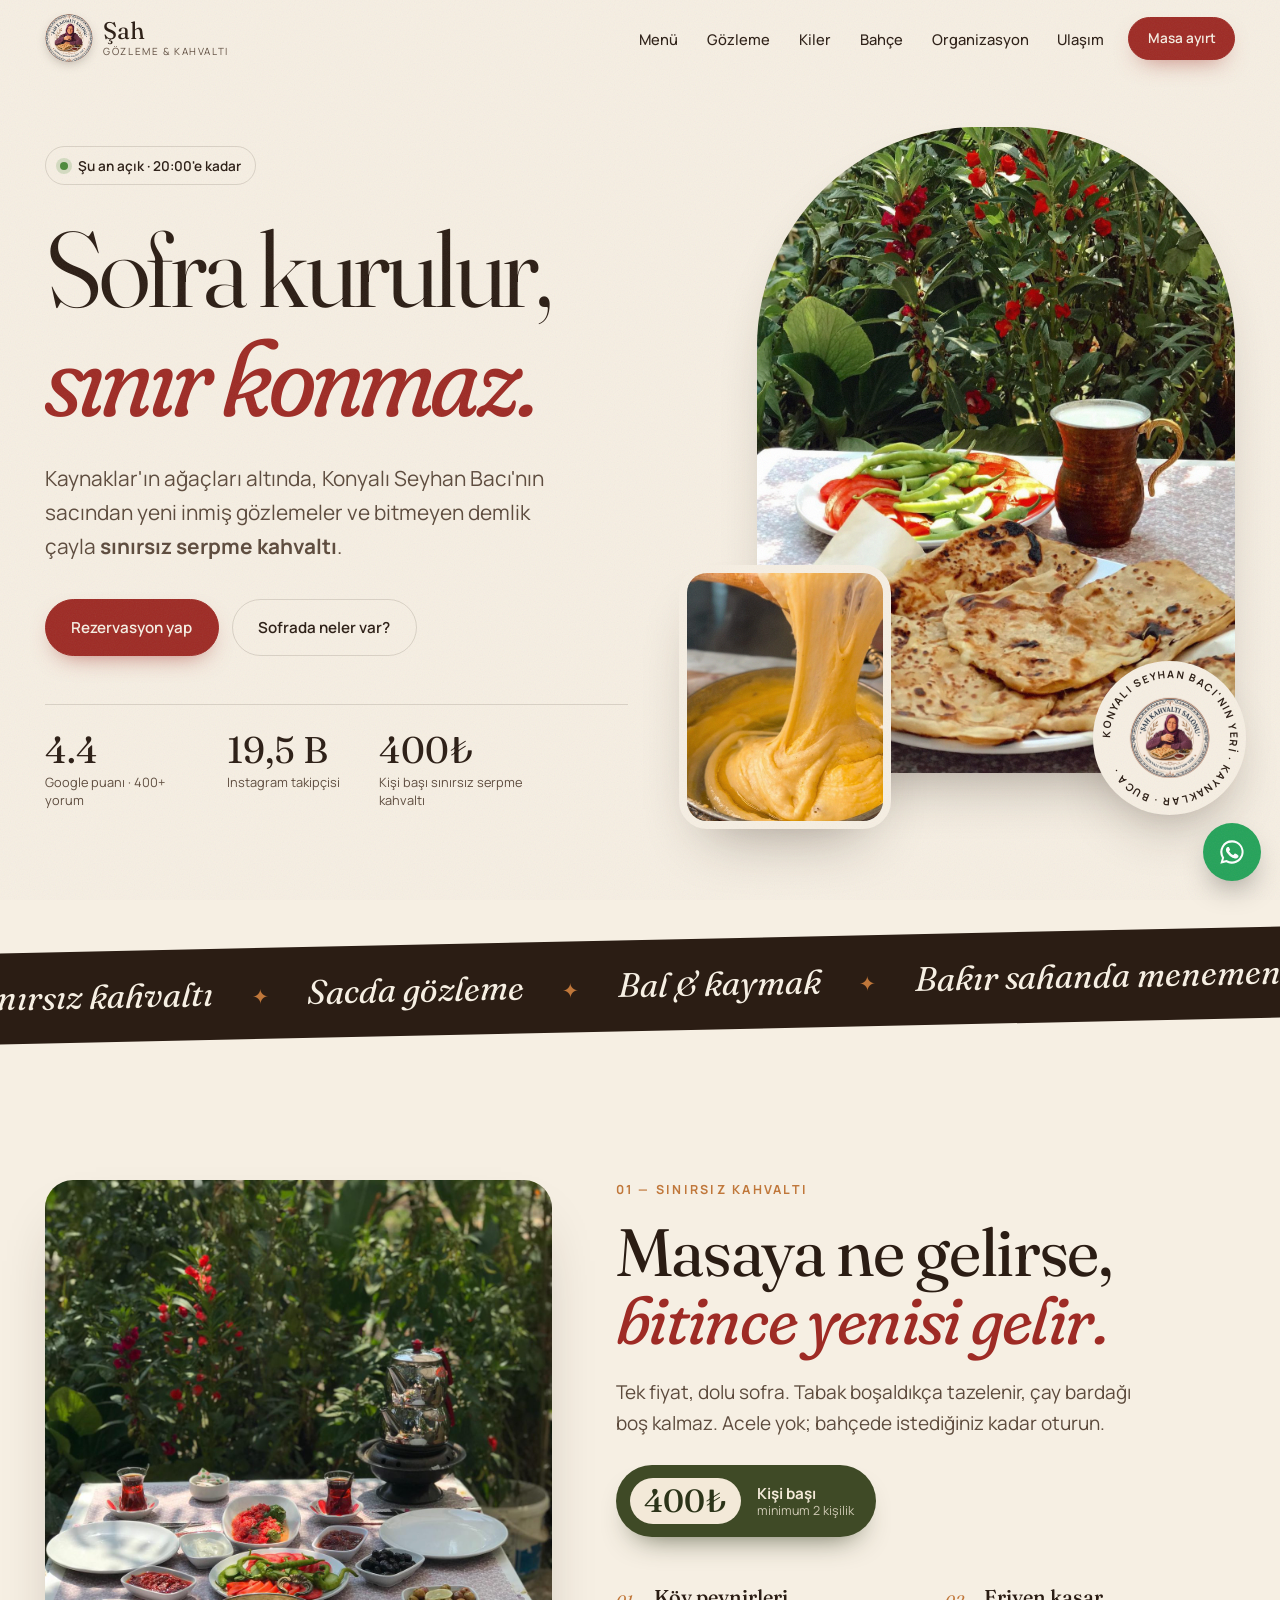
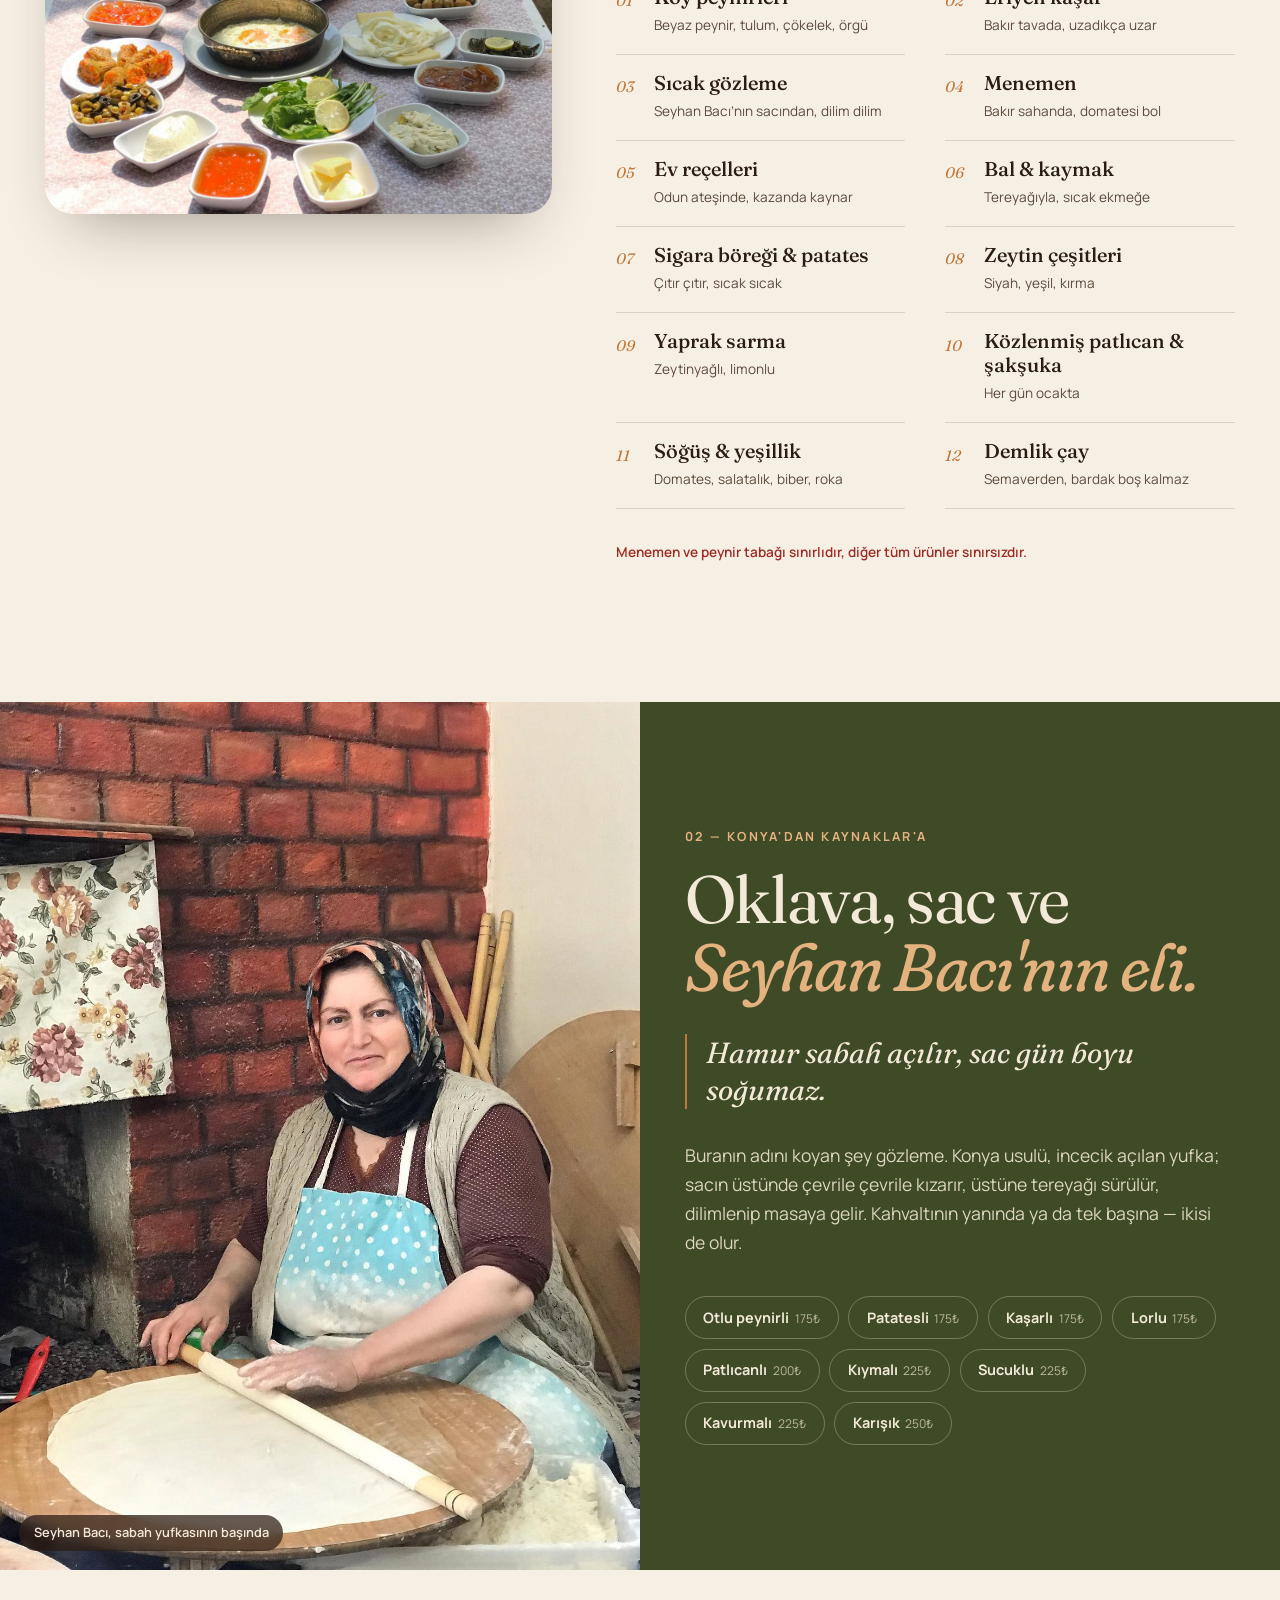
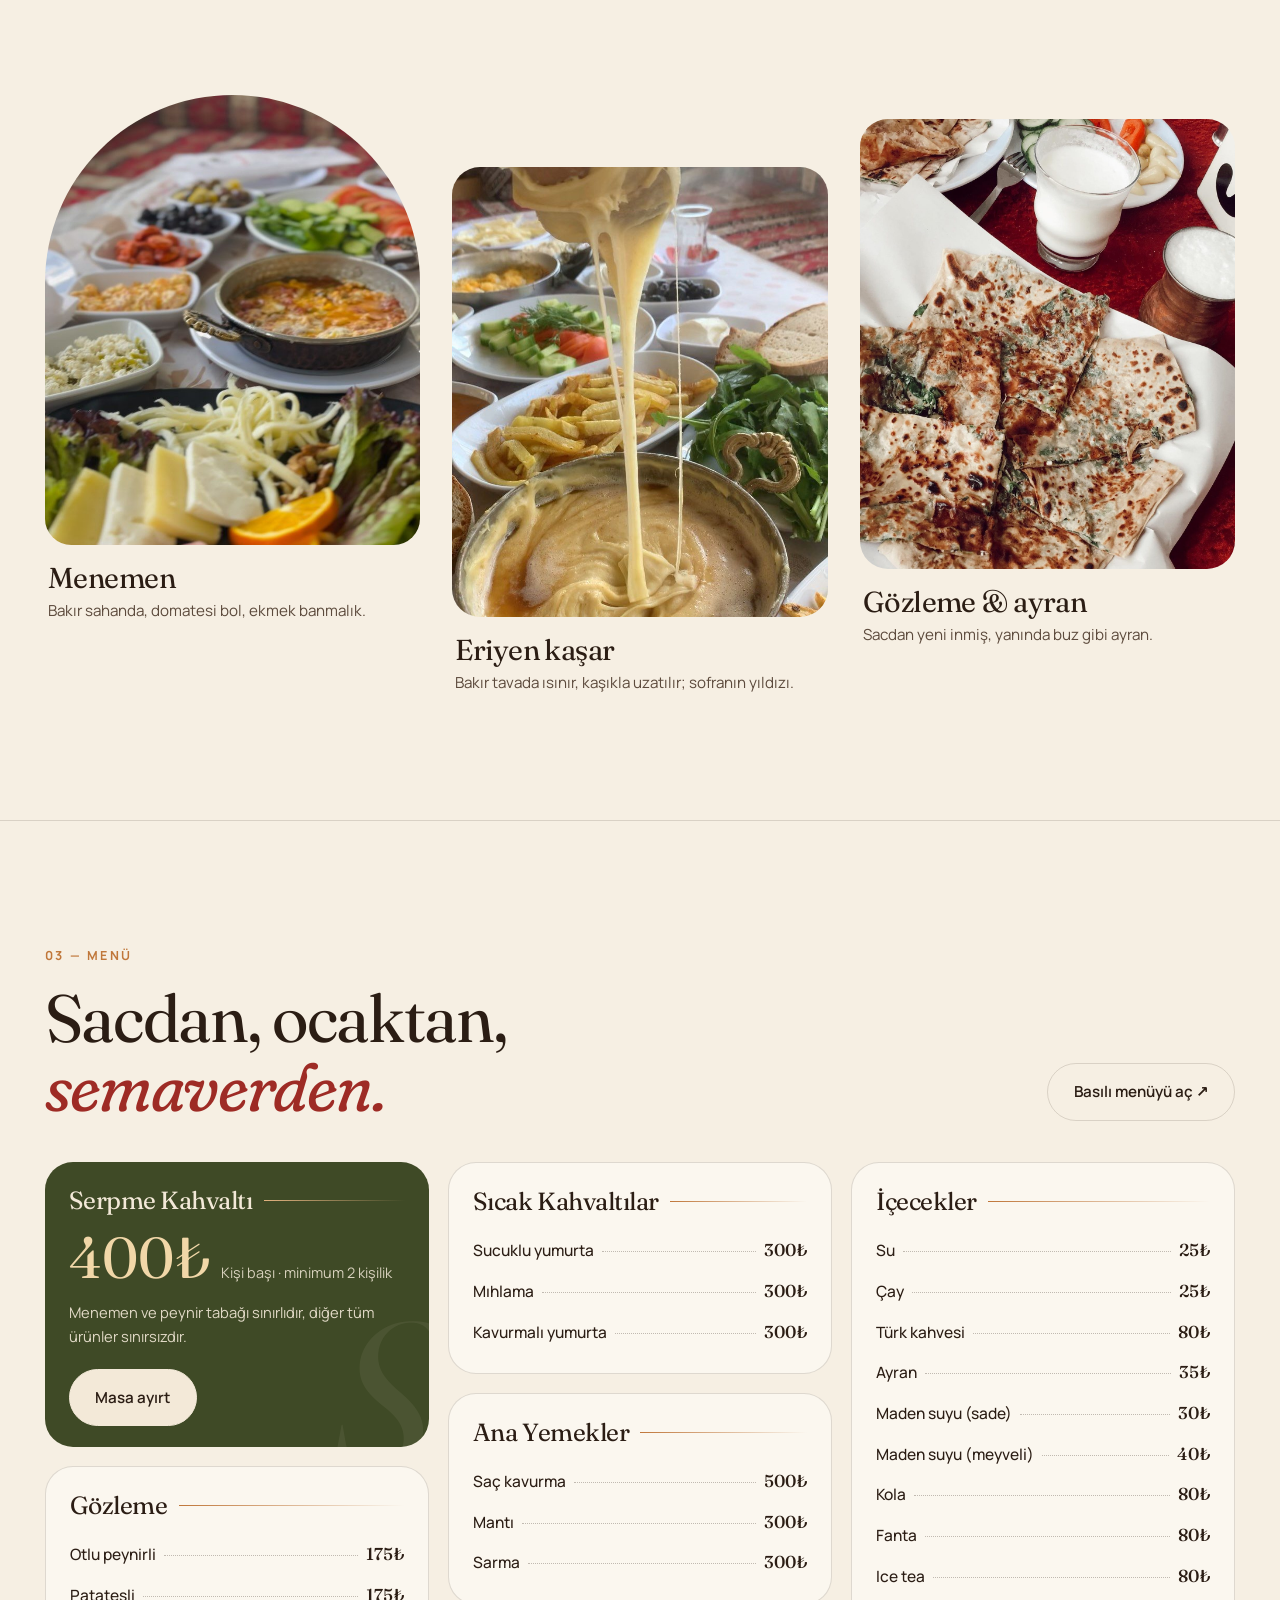
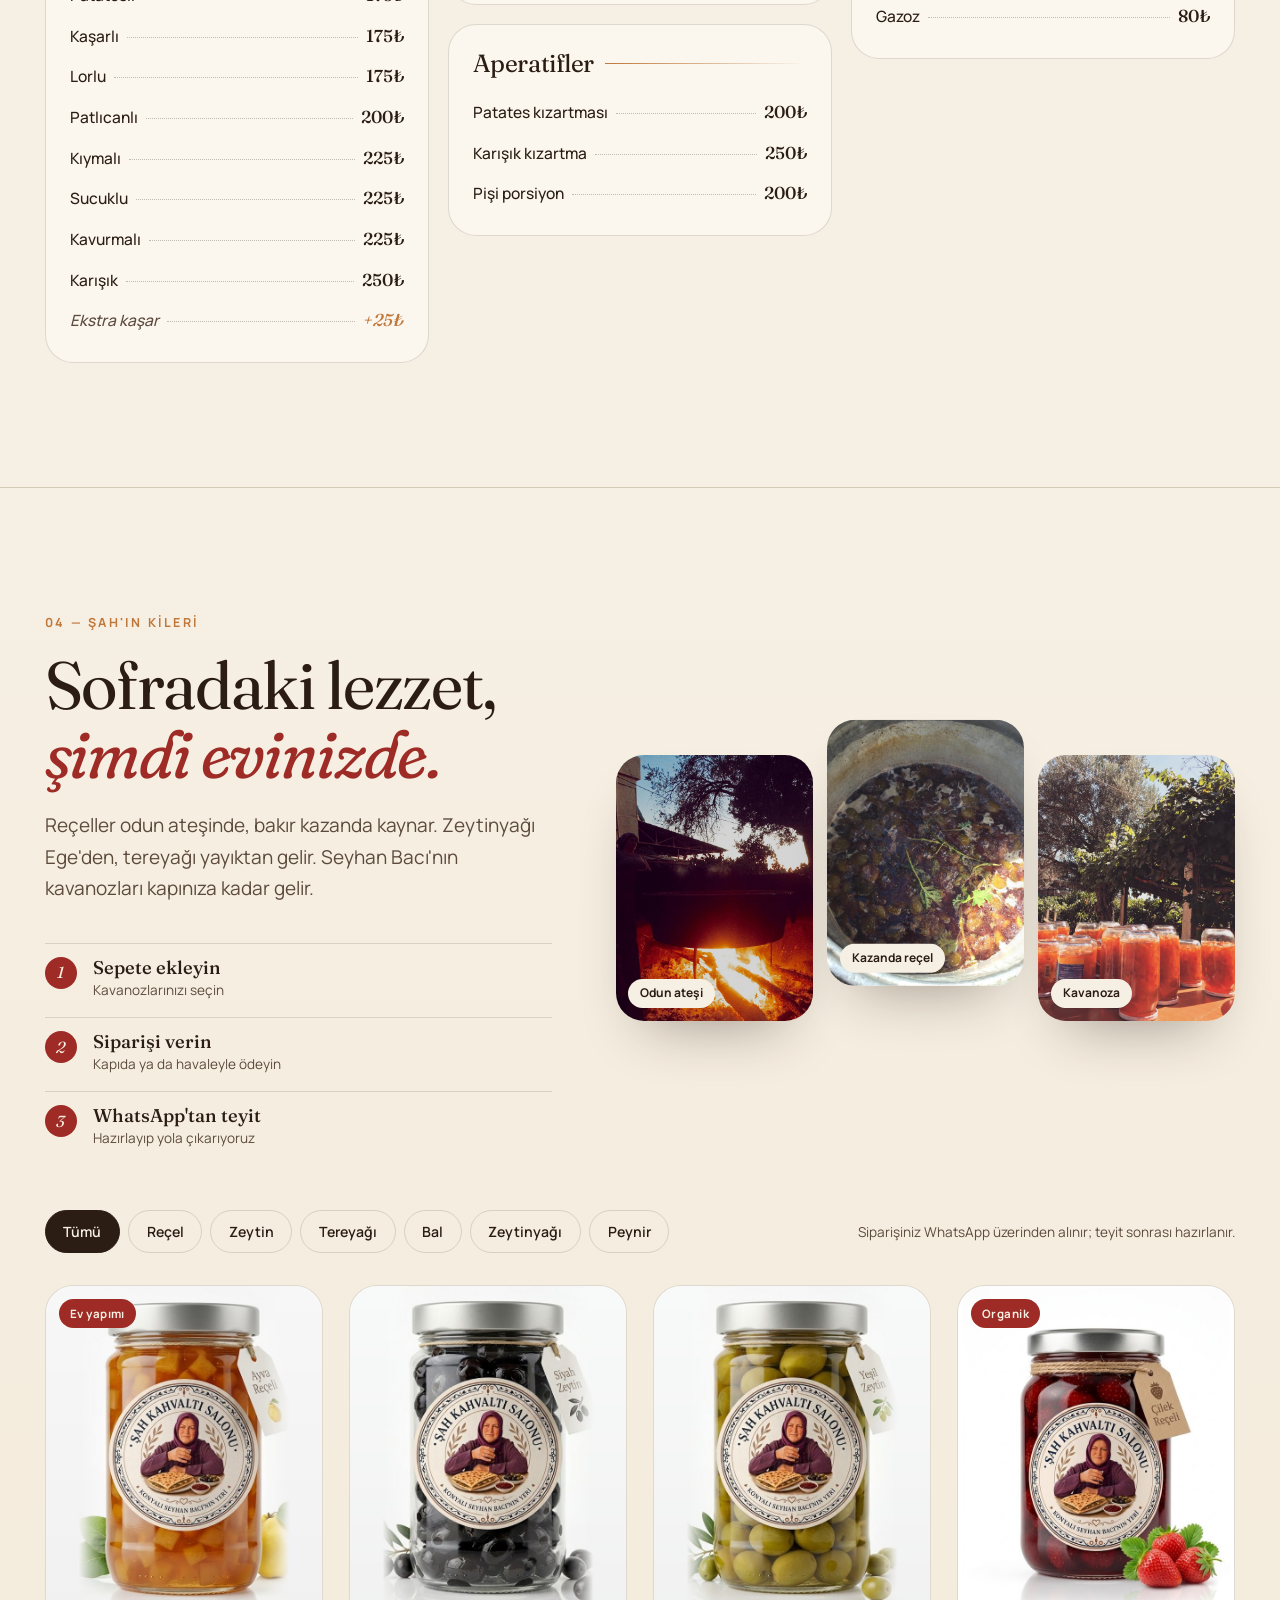
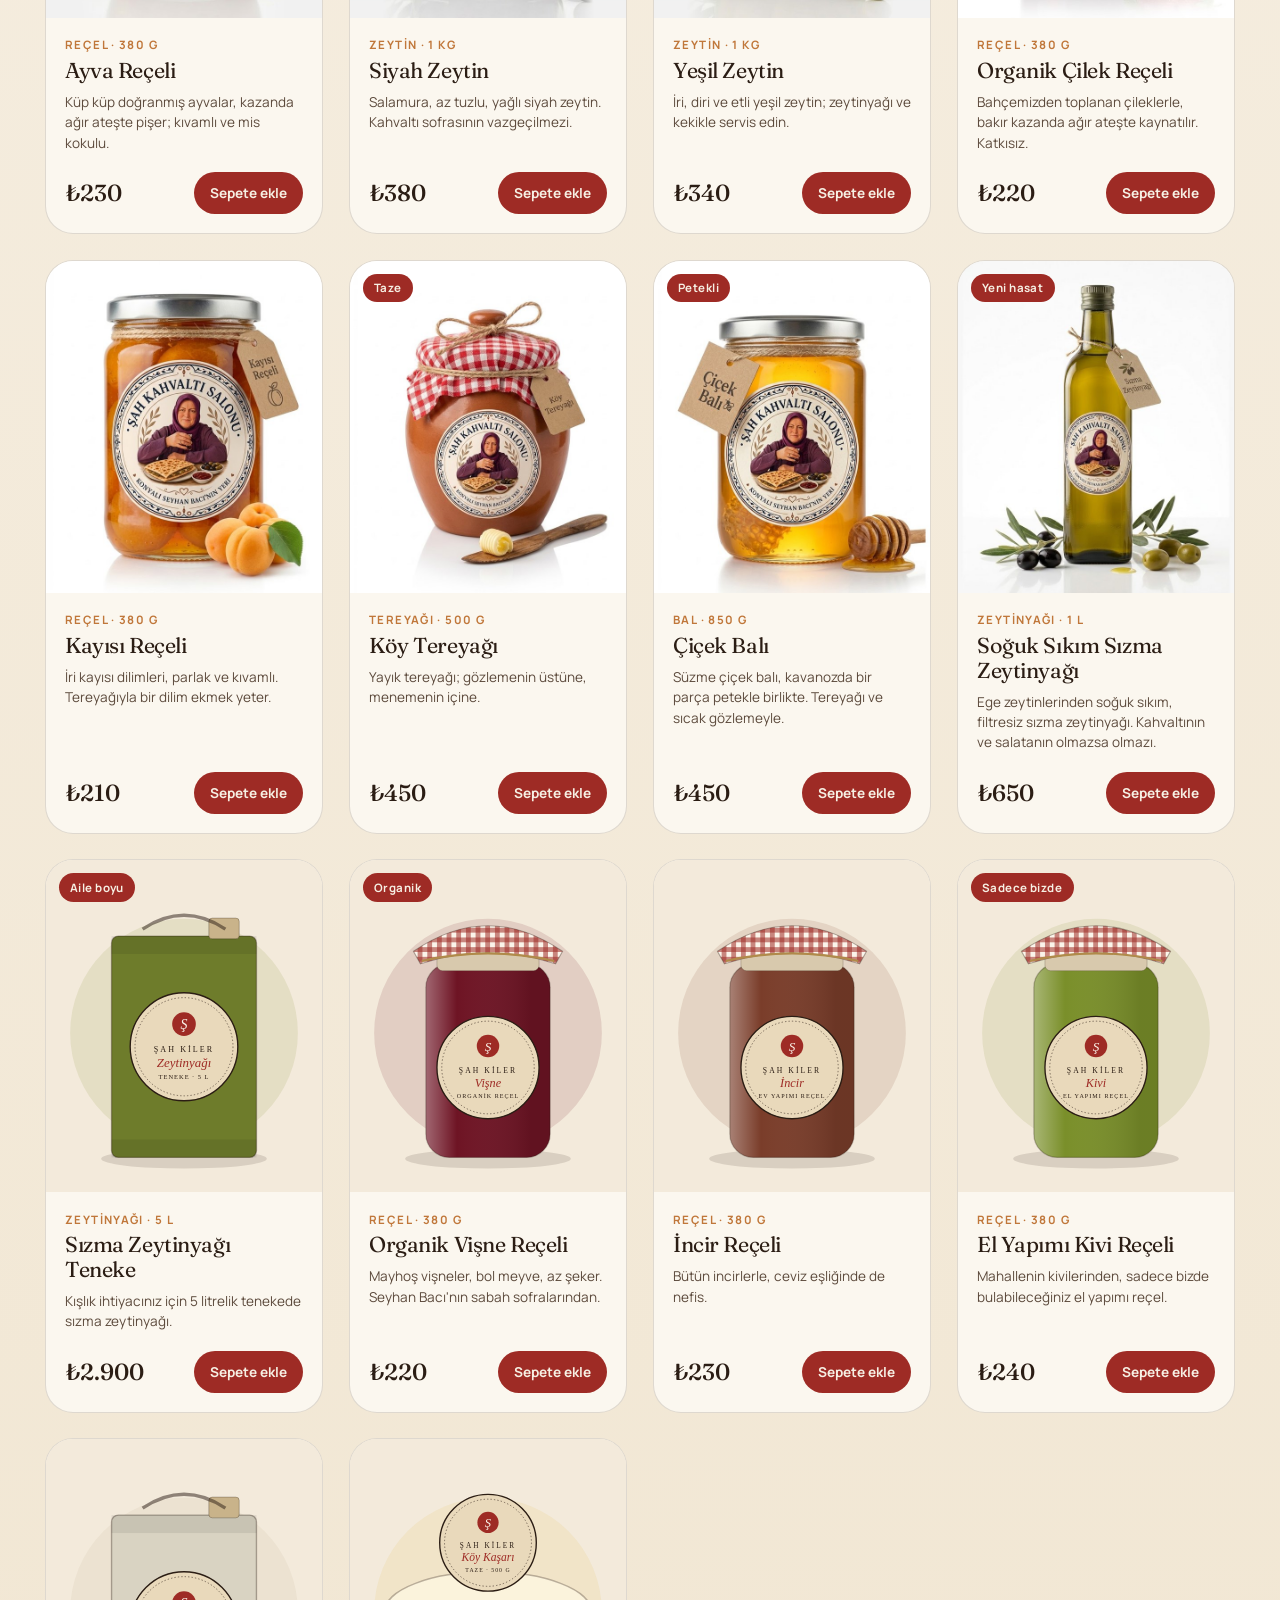
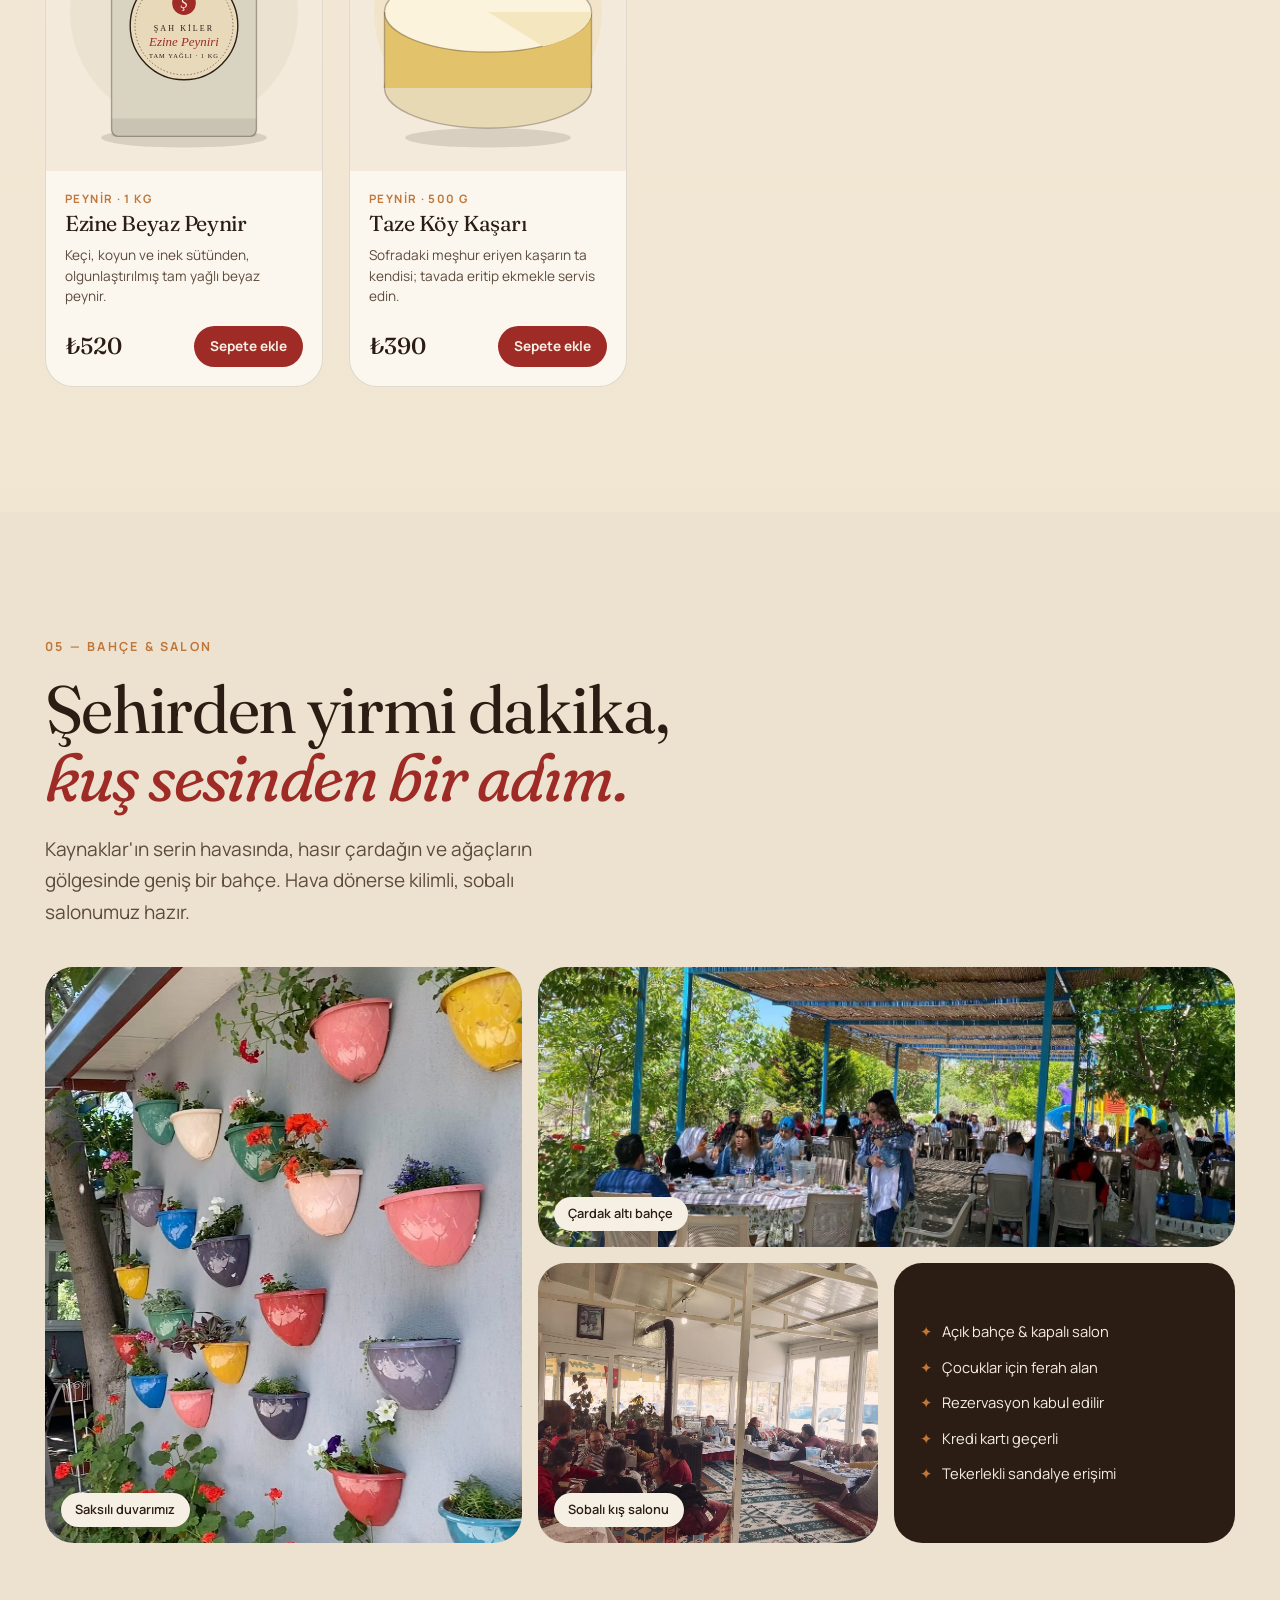
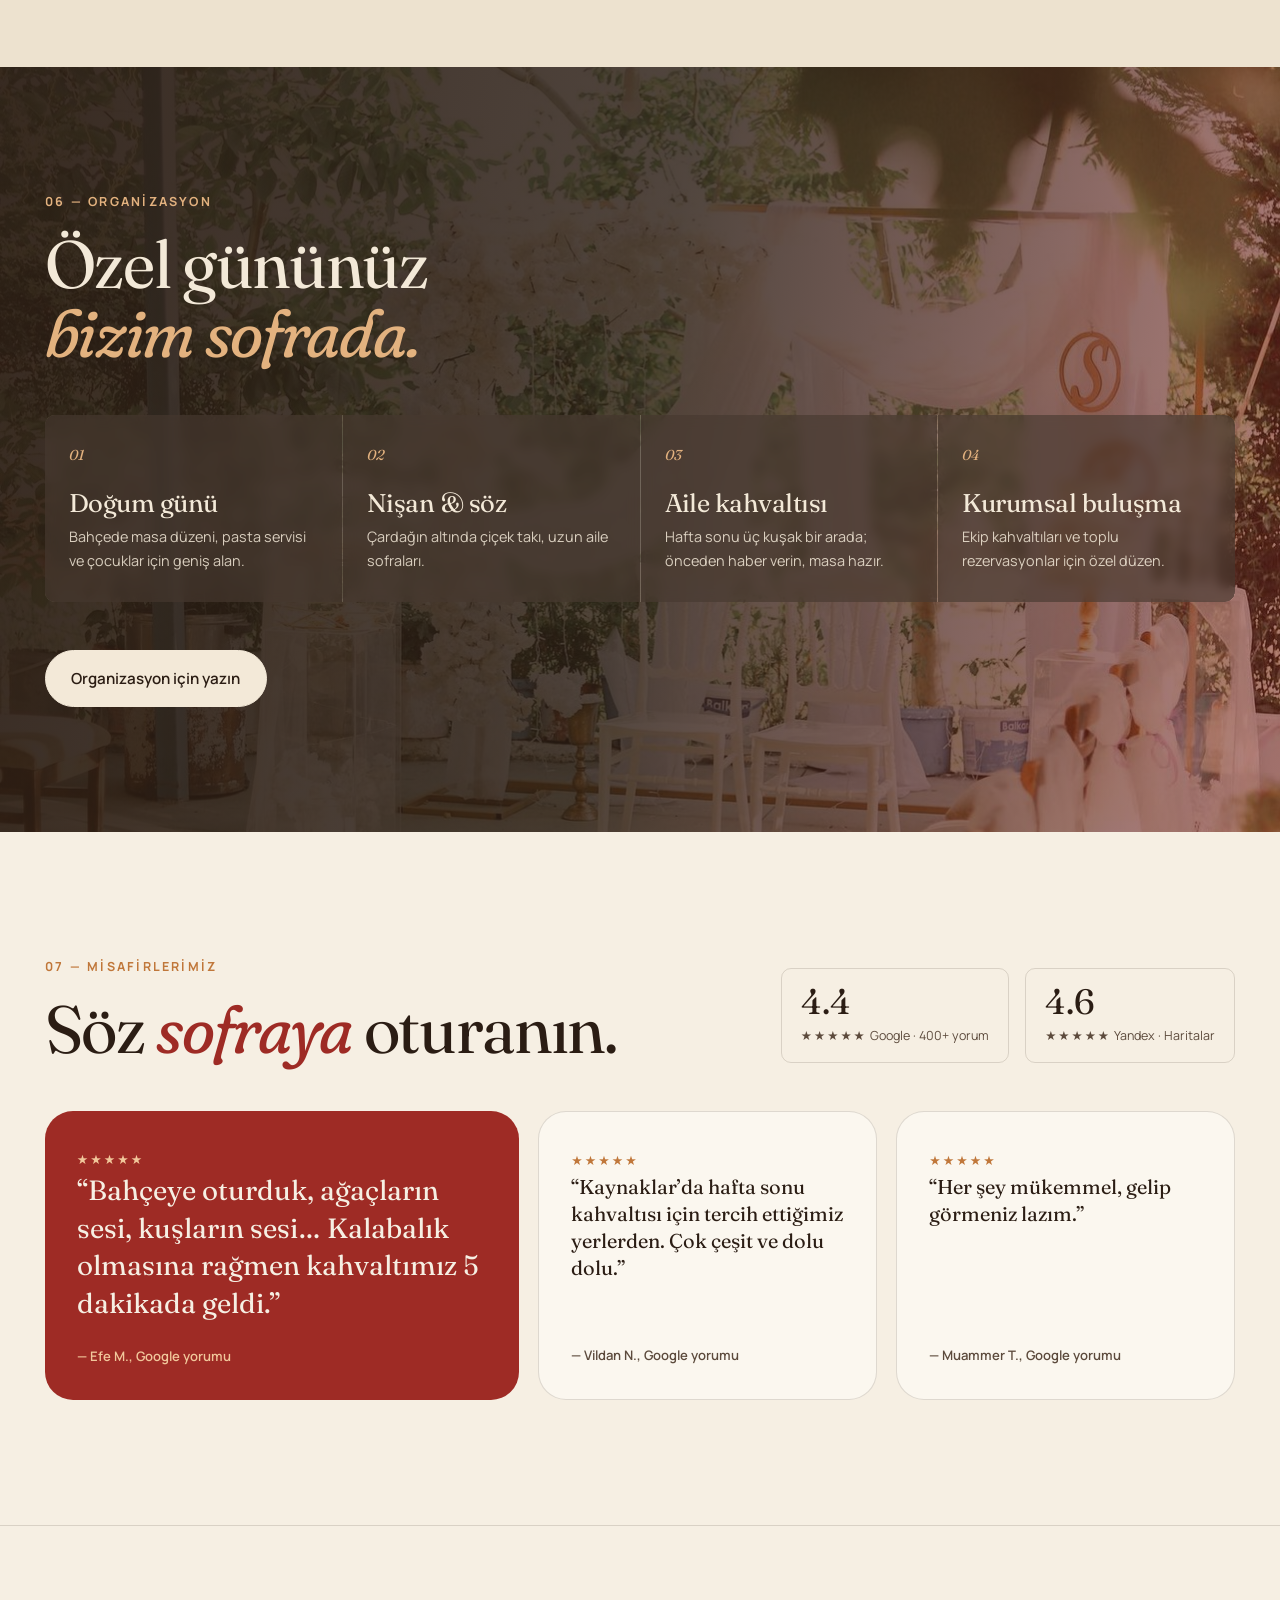
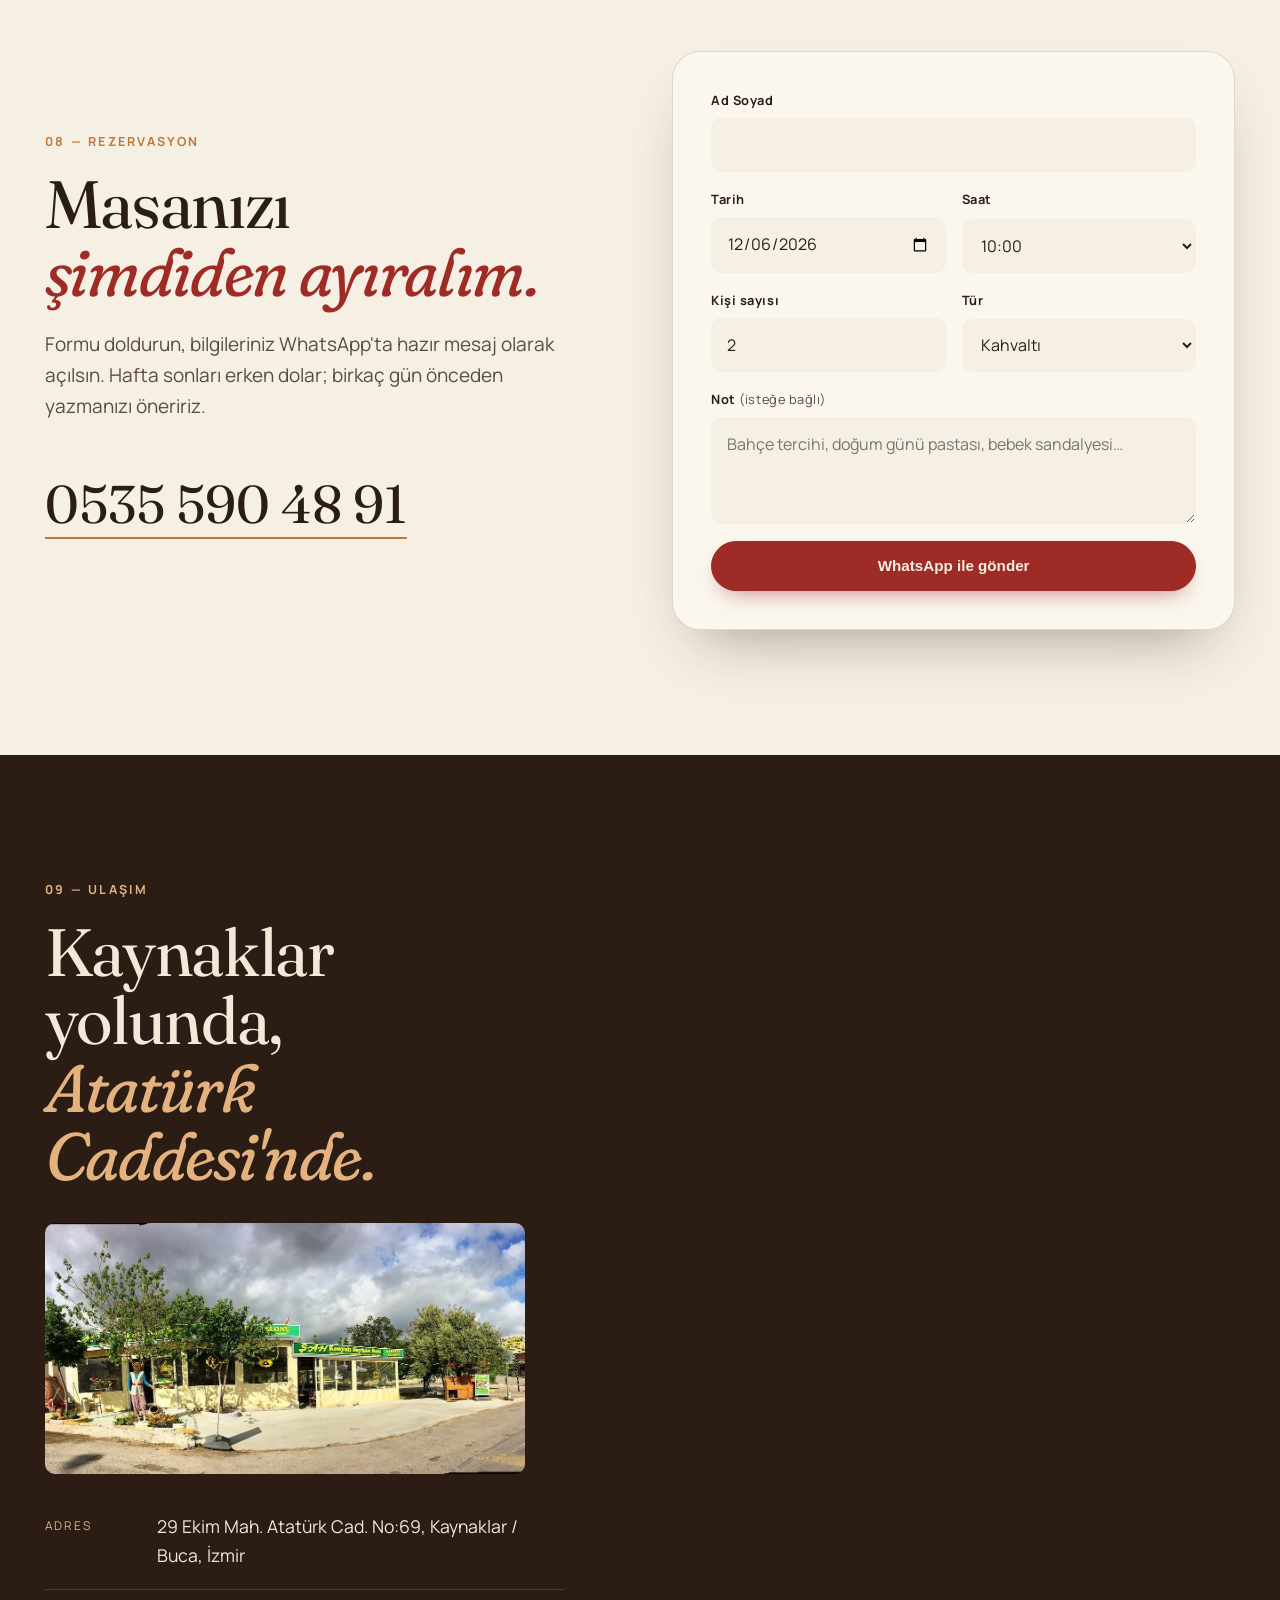
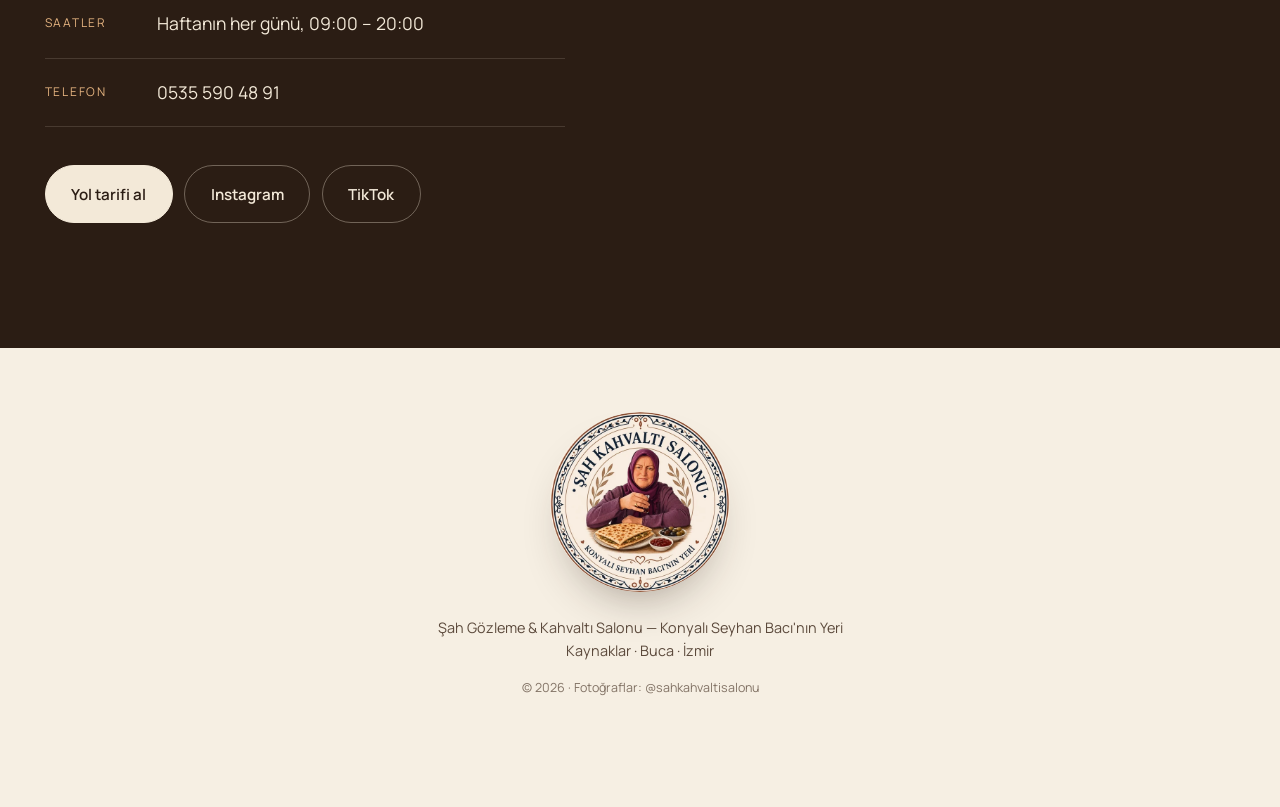
==== index.html @ fd02ea4e "feat: Şah Kahvaltı sitesi, Kiler mağazası ve yönetim paneli - Instagram'dan seçilmiş gerçek fotoğraf" ====
<!doctype html>
<html lang="tr">
<head>
  <meta charset="utf-8">
  <meta name="viewport" content="width=device-width, initial-scale=1">
  <title>Şah Gözleme & Kahvaltı Salonu — Konyalı Seyhan Bacı'nın Yeri | Kaynaklar, Buca</title>
  <meta name="description" content="Kaynaklar'da ağaçların gölgesinde sınırsız serpme kahvaltı ve Konyalı Seyhan Bacı'nın sacından sıcak gözleme. Her gün 09.00–20.00. Rezervasyon: 0535 590 48 91.">
  <meta name="theme-color" content="#2b1d14">
  <meta property="og:title" content="Şah Gözleme & Kahvaltı Salonu">
  <meta property="og:description" content="Sınırsız kahvaltı · Sacda gözleme · Bahçe · Organizasyon — Kaynaklar, Buca / İzmir">
  <meta property="og:type" content="restaurant">
  <meta property="og:url" content="https://emirhanerdgn.github.io/sah-kahvalti/">
  <meta property="og:image" content="https://emirhanerdgn.github.io/sah-kahvalti/assets/brand/og-image.jpg">
  <meta property="og:locale" content="tr_TR">
  <meta name="twitter:card" content="summary_large_image">
  <link rel="icon" type="image/png" sizes="64x64" href="assets/brand/favicon-64.png">
  <link rel="apple-touch-icon" href="assets/brand/apple-touch-icon.png">
  <link rel="preconnect" href="https://fonts.googleapis.com">
  <link rel="preconnect" href="https://fonts.gstatic.com" crossorigin>
  <link href="https://fonts.googleapis.com/css2?family=Fraunces:ital,opsz,wght,SOFT@0,9..144,300..800,50;1,9..144,300..800,50&family=Manrope:wght@400;500;600;700&display=swap" rel="stylesheet">
  <link rel="stylesheet" href="css/style.css">
  <link rel="stylesheet" href="css/shop.css">
  <link rel="stylesheet" href="css/menu.css">
  <script type="application/ld+json">
  {
    "@context": "https://schema.org",
    "@type": "Restaurant",
    "name": "Şah Gözleme ve Kahvaltı Salonu — Konyalı Seyhan Bacı'nın Yeri",
    "servesCuisine": ["Türk kahvaltısı", "Gözleme"],
    "logo": "https://emirhanerdgn.github.io/sah-kahvalti/assets/brand/logo-512.png",
    "image": "https://emirhanerdgn.github.io/sah-kahvalti/assets/brand/og-image.jpg",
    "priceRange": "₺₺",
    "telephone": "+905355904891",
    "address": {
      "@type": "PostalAddress",
      "streetAddress": "29 Ekim Mah. Atatürk Cad. No:69",
      "addressLocality": "Buca",
      "addressRegion": "İzmir",
      "addressCountry": "TR"
    },
    "openingHours": "Mo-Su 09:00-20:00",
    "acceptsReservations": true,
    "sameAs": ["https://www.instagram.com/sahkahvaltisalonu/", "https://www.tiktok.com/@sahkahvaltisalonu"]
  }
  </script>
</head>
<body>
  <a class="skip" href="#main">İçeriğe geç</a>

  <header class="nav" id="nav">
    <a class="brand" href="#top" aria-label="Şah Kahvaltı ana sayfa">
      <img class="brand-logo" src="assets/brand/logo-160.png" alt="" width="48" height="48">
      <span class="brand-text">Şah<small>Gözleme &amp; Kahvaltı</small></span>
    </a>
    <nav aria-label="Ana menü">
      <ul class="nav-links" id="navLinks">
        <li><a href="#menu">Menü</a></li>
        <li><a href="#gozleme">Gözleme</a></li>
        <li><a href="#kiler">Kiler</a></li>
        <li><a href="#bahce">Bahçe</a></li>
        <li><a href="#organizasyon">Organizasyon</a></li>
        <li><a href="#ulasim">Ulaşım</a></li>
      </ul>
    </nav>
    <a class="btn btn-small" href="#rezervasyon">Masa ayırt</a>
    <button class="burger" id="burger" aria-label="Menüyü aç" aria-expanded="false" aria-controls="navLinks"><span></span><span></span></button>
  </header>

  <main id="main">
    <!-- HERO -->
    <section class="hero" id="top" aria-labelledby="hero-title">
      <div class="hero-copy">
        <p class="eyebrow"><span class="dot" id="openDot"></span><span id="openStatus">Her gün 09.00 – 20.00</span></p>
        <h1 id="hero-title" class="reveal">Sofra kurulur,<br><em>sınır konmaz.</em></h1>
        <p class="lead reveal">Kaynaklar'ın ağaçları altında, Konyalı Seyhan Bacı'nın sacından yeni inmiş gözlemeler ve bitmeyen demlik çayla <strong>sınırsız serpme kahvaltı</strong>.</p>
        <div class="hero-cta reveal">
          <a class="btn" href="#rezervasyon">Rezervasyon yap</a>
          <a class="btn btn-ghost" href="#sofra">Sofrada neler var?</a>
        </div>
        <dl class="hero-facts reveal">
          <div><dt>4.4</dt><dd>Google puanı · 400+ yorum</dd></div>
          <div><dt>19,5 B</dt><dd>Instagram takipçisi</dd></div>
          <div><dt id="heroPrice">400₺</dt><dd>Kişi başı sınırsız serpme kahvaltı</dd></div>
        </dl>
      </div>

      <div class="hero-visual">
        <figure class="hero-img hero-img-main"><img data-img="hero" alt="Çiçeklerin önünde gözleme, domates, biber ve bakır maşrapada ayran" width="900" height="1100" fetchpriority="high"></figure>
        <figure class="hero-img hero-img-small"><img data-img="heroSmall" alt="Bakır tavada uzayan eritilmiş kaşar" width="360" height="440" loading="lazy"></figure>
        <svg class="stamp" viewBox="0 0 200 200" aria-hidden="true">
          <defs><path id="circ" d="M100,100 m-78,0 a78,78 0 1,1 156,0 a78,78 0 1,1 -156,0"/></defs>
          <text><textPath href="#circ">KONYALI SEYHAN BACI'NIN YERİ · KAYNAKLAR · BUCA · </textPath></text>
          <image href="assets/brand/logo-160.png" x="48" y="48" width="104" height="104"/>
        </svg>
      </div>
    </section>

    <!-- MARQUEE -->
    <div class="marquee-wrap" aria-hidden="true">
      <div class="marquee">
        <div class="marquee-track" id="marquee"></div>
      </div>
    </div>

    <!-- SOFRA -->
    <section class="sofra section" id="sofra" aria-labelledby="sofra-title">
      <div class="sofra-media">
        <figure class="sticky-img"><img data-img="tray" alt="Bahçede semaverli, çeşit çeşit kahvaltı sofrası" width="800" height="1000" loading="lazy"></figure>
      </div>
      <div class="sofra-body">
        <p class="kicker">01 — Sınırsız kahvaltı</p>
        <h2 id="sofra-title">Masaya ne gelirse,<br><em>bitince yenisi gelir.</em></h2>
        <p class="section-lead">Tek fiyat, dolu sofra. Tabak boşaldıkça tazelenir, çay bardağı boş kalmaz. Acele yok; bahçede istediğiniz kadar oturun.</p>
        <div class="serpme-price">
          <b id="serpmePrice">400₺</b>
          <span><strong>Kişi başı</strong><small id="serpmeNote">Minimum 2 kişilik</small></span>
        </div>
        <ol class="spread-list" id="spreadList"></ol>
        <p class="fine" id="serpmeDetail">Menemen ve peynir tabağı sınırlıdır, diğer tüm ürünler sınırsızdır.</p>
      </div>
    </section>

    <!-- GÖZLEME / HİKAYE -->
    <section class="story" id="gozleme" aria-labelledby="story-title">
      <figure class="story-img"><img data-img="gozleme" alt="Seyhan Bacı taş fırının önünde oklavayla yufka açıyor" width="1280" height="1600" loading="lazy"><figcaption>Seyhan Bacı, sabah yufkasının başında</figcaption></figure>
      <div class="story-body">
        <p class="kicker kicker-light">02 — Konya'dan Kaynaklar'a</p>
        <h2 id="story-title">Oklava, sac ve<br><em>Seyhan Bacı'nın eli.</em></h2>
        <p class="motto">Hamur sabah açılır, sac gün boyu soğumaz.</p>
        <p>Buranın adını koyan şey gözleme. Konya usulü, incecik açılan yufka; sacın üstünde çevrile çevrile kızarır, üstüne tereyağı sürülür, dilimlenip masaya gelir. Kahvaltının yanında ya da tek başına — ikisi de olur.</p>
        <ul class="gozleme-list" id="gozlemeList"></ul>
      </div>
    </section>

    <!-- LEZZETLER BANDI -->
    <section class="plates section" aria-label="Öne çıkan lezzetler">
      <article class="plate plate-a">
        <img data-img="menemen" alt="Salonda menemen, peynir, zeytin ve reçellerle kurulmuş sofra" width="720" height="1280" loading="lazy">
        <div><h3>Menemen</h3><p>Bakır sahanda, domatesi bol, ekmek banmalık.</p></div>
      </article>
      <article class="plate plate-b">
        <img data-img="kasar" alt="Eritilmiş kaşar patates kızartmasının üstüne dökülüyor" width="720" height="1280" loading="lazy">
        <div><h3>Eriyen kaşar</h3><p>Bakır tavada ısınır, kaşıkla uzatılır; sofranın yıldızı.</p></div>
      </article>
      <article class="plate plate-c">
        <img data-img="gozleme2" alt="Ispanaklı gözleme dilimleri ve ayran" width="1280" height="1600" loading="lazy">
        <div><h3>Gözleme &amp; ayran</h3><p>Sacdan yeni inmiş, yanında buz gibi ayran.</p></div>
      </article>
    </section>

    <!-- MENÜ -->
    <section class="menu section" id="menu" aria-labelledby="menu-title">
      <header class="menu-head">
        <div>
          <p class="kicker">03 — Menü</p>
          <h2 id="menu-title">Sacdan, ocaktan,<br><em>semaverden.</em></h2>
        </div>
        <a class="btn btn-ghost" href="assets/img/menu.jpg" target="_blank" rel="noopener">Basılı menüyü aç ↗</a>
      </header>
      <div class="menu-board" id="menuBoard"></div>
      <p class="shop-state" id="menuState">Menü yükleniyor…</p>
    </section>

    <!-- KİLER -->
    <section class="kiler" id="kiler" aria-labelledby="kiler-title">
      <div class="kiler-intro section">
        <div class="kiler-copy">
          <p class="kicker">04 — Şah'ın Kileri</p>
          <h2 id="kiler-title">Sofradaki lezzet,<br><em>şimdi evinizde.</em></h2>
          <p class="section-lead">Reçeller odun ateşinde, bakır kazanda kaynar. Zeytinyağı Ege'den, tereyağı yayıktan gelir. Seyhan Bacı'nın kavanozları kapınıza kadar gelir.</p>
          <ol class="kiler-steps">
            <li><b>Sepete ekleyin</b><span>Kavanozlarınızı seçin</span></li>
            <li><b>Siparişi verin</b><span>Kapıda ya da havaleyle ödeyin</span></li>
            <li><b>WhatsApp'tan teyit</b><span>Hazırlayıp yola çıkarıyoruz</span></li>
          </ol>
        </div>
        <div class="fire-strip">
          <figure><img data-img="ates" alt="Gün batımında kazanın altında yanan odun ateşi" width="1280" height="1600" loading="lazy"><figcaption>Odun ateşi</figcaption></figure>
          <figure><img data-img="recelKazan" alt="Kazanda kaynayan ev reçeli" width="1280" height="1600" loading="lazy"><figcaption>Kazanda reçel</figcaption></figure>
          <figure><img data-img="kavanozlar" alt="Bahçede güneşte dizilmiş dolu kavanozlar" width="1280" height="1600" loading="lazy"><figcaption>Kavanoza</figcaption></figure>
        </div>
      </div>

      <div class="shop section" aria-label="Kiler ürünleri">
        <div class="shop-bar">
          <div class="chips" id="shopFilters" aria-label="Kategoriler"></div>
          <p class="shop-notice" id="shopNotice"></p>
        </div>
        <div class="product-grid" id="productGrid" aria-live="polite"></div>
        <p class="shop-state" id="shopState">Ürünler yükleniyor…</p>
      </div>
    </section>

    <!-- BAHÇE -->
    <section class="garden section" id="bahce" aria-labelledby="garden-title">
      <header class="garden-head">
        <p class="kicker">05 — Bahçe &amp; salon</p>
        <h2 id="garden-title">Şehirden yirmi dakika,<br><em>kuş sesinden bir adım.</em></h2>
        <p class="section-lead">Kaynaklar'ın serin havasında, hasır çardağın ve ağaçların gölgesinde geniş bir bahçe. Hava dönerse kilimli, sobalı salonumuz hazır.</p>
      </header>
      <div class="bento">
        <figure class="b1"><img data-img="saksilar" alt="Duvarda rengarenk saksılarda sardunyalar" width="900" height="1600" loading="lazy"><figcaption>Saksılı duvarımız</figcaption></figure>
        <figure class="b2"><img data-img="cardak" alt="Hasır çardak altında ağaçların gölgesindeki bahçe masaları" width="1440" height="1080" loading="lazy"><figcaption>Çardak altı bahçe</figcaption></figure>
        <figure class="b3"><img data-img="salon" alt="Kilimli, sobalı kapalı salon" width="1440" height="1080" loading="lazy"><figcaption>Sobalı kış salonu</figcaption></figure>
        <ul class="b4 amenities">
          <li><span aria-hidden="true">✦</span>Açık bahçe &amp; kapalı salon</li>
          <li><span aria-hidden="true">✦</span>Çocuklar için ferah alan</li>
          <li><span aria-hidden="true">✦</span>Rezervasyon kabul edilir</li>
          <li><span aria-hidden="true">✦</span>Kredi kartı geçerli</li>
          <li><span aria-hidden="true">✦</span>Tekerlekli sandalye erişimi</li>
        </ul>
      </div>
    </section>

    <!-- ORGANİZASYON -->
    <section class="events" id="organizasyon" aria-labelledby="events-title">
      <div class="events-bg"><img data-img="event" alt="" width="1280" height="1600" loading="lazy"></div>
      <div class="events-inner">
        <p class="kicker kicker-light">06 — Organizasyon</p>
        <h2 id="events-title">Özel gününüz<br><em>bizim sofrada.</em></h2>
        <div class="event-grid" id="eventGrid"></div>
        <a class="btn btn-light" href="#rezervasyon" data-type="Organizasyon">Organizasyon için yazın</a>
      </div>
    </section>

    <!-- YORUMLAR -->
    <section class="reviews section" aria-labelledby="reviews-title">
      <div class="reviews-head">
        <div>
          <p class="kicker">07 — Misafirlerimiz</p>
          <h2 id="reviews-title">Söz <em>sofraya</em> oturanın.</h2>
        </div>
        <div class="scores" id="scores"></div>
      </div>
      <div class="review-list" id="reviewList"></div>
    </section>

    <!-- REZERVASYON -->
    <section class="reserve section" id="rezervasyon" aria-labelledby="reserve-title">
      <div class="reserve-copy">
        <p class="kicker">08 — Rezervasyon</p>
        <h2 id="reserve-title">Masanızı<br><em>şimdiden ayıralım.</em></h2>
        <p class="section-lead">Formu doldurun, bilgileriniz WhatsApp'ta hazır mesaj olarak açılsın. Hafta sonları erken dolar; birkaç gün önceden yazmanızı öneririz.</p>
        <a class="phone-big" href="tel:+905355904891">0535 590 48 91</a>
      </div>
      <form class="reserve-form" id="reserveForm" novalidate>
        <div class="field">
          <label for="fName">Ad Soyad</label>
          <input id="fName" name="name" type="text" autocomplete="name" maxlength="60" required>
        </div>
        <div class="field-row">
          <div class="field">
            <label for="fDate">Tarih</label>
            <input id="fDate" name="date" type="date" required>
          </div>
          <div class="field">
            <label for="fTime">Saat</label>
            <select id="fTime" name="time" required></select>
          </div>
        </div>
        <div class="field-row">
          <div class="field">
            <label for="fPeople">Kişi sayısı</label>
            <input id="fPeople" name="people" type="number" min="1" max="200" value="2" inputmode="numeric" required>
          </div>
          <div class="field">
            <label for="fType">Tür</label>
            <select id="fType" name="type">
              <option>Kahvaltı</option>
              <option>Gözleme</option>
              <option>Organizasyon</option>
            </select>
          </div>
        </div>
        <div class="field">
          <label for="fNote">Not <span class="opt">(isteğe bağlı)</span></label>
          <textarea id="fNote" name="note" rows="3" maxlength="300" placeholder="Bahçe tercihi, doğum günü pastası, bebek sandalyesi…"></textarea>
        </div>
        <p class="form-error" id="formError" role="alert" hidden></p>
        <button class="btn btn-wide" type="submit">WhatsApp ile gönder</button>
      </form>
    </section>

    <!-- ULAŞIM -->
    <section class="visit" id="ulasim" aria-labelledby="visit-title">
      <div class="visit-info">
        <p class="kicker kicker-light">09 — Ulaşım</p>
        <h2 id="visit-title">Kaynaklar yolunda,<br><em>Atatürk Caddesi'nde.</em></h2>
        <figure class="shopfront"><img data-img="dukkan" alt="Şah Kahvaltı Salonu'nun yeşil tabelalı dış cephesi" width="1080" height="565" loading="lazy"></figure>
        <dl class="visit-list">
          <div><dt>Adres</dt><dd id="addr"></dd></div>
          <div><dt>Saatler</dt><dd id="hours"></dd></div>
          <div><dt>Telefon</dt><dd><a href="tel:+905355904891">0535 590 48 91</a></dd></div>
        </dl>
        <div class="visit-cta">
          <a class="btn btn-light" id="directions" target="_blank" rel="noopener">Yol tarifi al</a>
          <a class="btn btn-ghost-light" href="https://www.instagram.com/sahkahvaltisalonu/" target="_blank" rel="noopener">Instagram</a>
          <a class="btn btn-ghost-light" href="https://www.tiktok.com/@sahkahvaltisalonu" target="_blank" rel="noopener">TikTok</a>
        </div>
      </div>
      <div class="map-wrap">
        <iframe id="map" title="Şah Kahvaltı Salonu harita konumu" loading="lazy" referrerpolicy="no-referrer-when-downgrade"></iframe>
      </div>
    </section>
  </main>

  <footer class="footer">
    <img class="footer-logo" src="assets/brand/logo-512.webp" alt="Şah Kahvaltı Salonu — Konyalı Seyhan Bacı'nın Yeri logosu" width="220" height="220" loading="lazy">
    <p>Şah Gözleme &amp; Kahvaltı Salonu — Konyalı Seyhan Bacı'nın Yeri<br>Kaynaklar · Buca · İzmir</p>
    <p class="footer-small">© <span id="year"></span> · Fotoğraflar: @sahkahvaltisalonu</p>
  </footer>

  <button class="cart-fab" id="cartFab" type="button" aria-controls="cart" aria-expanded="false" hidden>
    <svg viewBox="0 0 24 24" aria-hidden="true"><path fill="none" stroke="currentColor" stroke-width="1.8" stroke-linecap="round" stroke-linejoin="round" d="M6 7h12l-1 13H7L6 7Zm3 0a3 3 0 0 1 6 0"/></svg>
    <span>Sepet</span><b id="cartCount">0</b>
  </button>

  <div class="cart-scrim" id="cartScrim" hidden></div>
  <aside class="cart" id="cart" aria-label="Sepet" aria-hidden="true" inert>
    <header class="cart-head">
      <h2>Sepetiniz</h2>
      <button class="icon-btn" id="cartClose" type="button" aria-label="Sepeti kapat">✕</button>
    </header>
    <ul class="cart-lines" id="cartLines"></ul>
    <p class="cart-empty" id="cartEmpty">Sepetiniz boş. Kilerden bir kavanoz seçin.</p>
    <footer class="cart-foot">
      <p class="free-ship" id="freeShip"></p>
      <dl class="totals" id="cartTotals"></dl>
      <button class="btn btn-wide" id="checkoutBtn" type="button">Siparişi tamamla</button>
    </footer>
  </aside>

  <dialog class="checkout" id="checkout" aria-labelledby="checkout-title">
    <form id="checkoutForm" novalidate>
      <header class="checkout-head">
        <h2 id="checkout-title">Teslimat bilgileri</h2>
        <button class="icon-btn" type="button" data-close aria-label="Kapat">✕</button>
      </header>
      <div class="checkout-body">
        <div class="field"><label for="cName">Ad Soyad</label><input id="cName" name="name" autocomplete="name" maxlength="60" required></div>
        <div class="field"><label for="cPhone">Cep telefonu</label><input id="cPhone" name="phone" type="tel" autocomplete="tel" inputmode="tel" placeholder="05xx xxx xx xx" maxlength="20" required></div>
        <div class="field"><label for="cCity">İl / İlçe</label><input id="cCity" name="city" autocomplete="address-level2" maxlength="60" required></div>
        <div class="field"><label for="cAddress">Açık adres</label><textarea id="cAddress" name="address" rows="3" autocomplete="street-address" maxlength="300" required></textarea></div>
        <fieldset class="pay">
          <legend>Ödeme</legend>
          <label class="radio"><input type="radio" name="payment" value="kapida" checked><span>Kapıda ödeme</span></label>
          <label class="radio"><input type="radio" name="payment" value="havale"><span>Havale / EFT</span></label>
        </fieldset>
        <div class="field"><label for="cNote">Not <span class="opt">(isteğe bağlı)</span></label><input id="cNote" name="note" maxlength="300"></div>
        <label class="consent"><input type="checkbox" name="consent"><span>Siparişimin hazırlanması ve teslimi için bilgilerimin işlenmesini ve WhatsApp'tan benimle iletişime geçilmesini kabul ediyorum.</span></label>
        <dl class="totals" id="checkoutTotals"></dl>
        <p class="form-error" id="checkoutError" role="alert" hidden></p>
      </div>
      <footer class="checkout-foot">
        <button class="btn btn-wide" type="submit" id="placeOrder">Siparişi gönder</button>
      </footer>
    </form>
    <div class="checkout-done" id="checkoutDone" hidden>
      <p class="kicker">Siparişiniz alındı</p>
      <h2 id="doneId"></h2>
      <p id="doneText"></p>
      <pre class="bank" id="doneBank" hidden></pre>
      <a class="btn btn-wide" id="doneWa" href="https://wa.me/905355904891" target="_blank" rel="noopener">WhatsApp'tan teyit et</a>
      <button class="btn btn-ghost btn-wide" type="button" data-close>Kapat</button>
    </div>
  </dialog>

  <a class="fab" id="fab" href="https://wa.me/905355904891" target="_blank" rel="noopener" aria-label="WhatsApp ile yazın">
    <svg viewBox="0 0 24 24" aria-hidden="true"><path fill="currentColor" d="M12 2a10 10 0 0 0-8.6 15.1L2 22l5-1.3A10 10 0 1 0 12 2Zm0 18.2a8.2 8.2 0 0 1-4.2-1.2l-.3-.2-3 .8.8-2.9-.2-.3A8.2 8.2 0 1 1 12 20.2Zm4.5-6.1c-.2-.1-1.5-.7-1.7-.8-.2-.1-.4-.1-.6.1l-.8 1c-.1.2-.3.2-.5.1a6.7 6.7 0 0 1-3.3-2.9c-.3-.4.3-.4.7-1.3.1-.2 0-.3 0-.4l-.8-1.8c-.2-.5-.4-.4-.6-.4h-.5a1 1 0 0 0-.7.3 3 3 0 0 0-.9 2.2 5.2 5.2 0 0 0 1.1 2.7 11.8 11.8 0 0 0 4.5 4c1.7.7 2.3.8 3.2.6a2.7 2.7 0 0 0 1.8-1.2 2.2 2.2 0 0 0 .1-1.3c0-.1-.2-.2-.5-.3Z"/></svg>
  </a>

  <script src="js/config.js"></script>
  <script src="js/main.js"></script>
  <script src="js/shop.js"></script>
  <script src="js/menu.js"></script>
</body>
</html>
---- css/style.css ----
/* Şah Kahvaltı — "Anadolu sofrası" editoryal tema */
:root {
  --paper: #f6efe3;
  --paper-2: #ede2cf;
  --ink: #2b1d14;
  --ink-soft: #5c4a3c;
  --pomegranate: #9e2b25;
  --pomegranate-deep: #7a1f1a;
  --copper: #c0773a;
  --olive: #3f4a26;
  --olive-deep: #2c3419;
  --cream-on-dark: #f3e9d8;
  --line: rgba(43, 29, 20, 0.14);

  --font-display: 'Fraunces', Georgia, serif;
  --font-body: 'Manrope', system-ui, sans-serif;

  --text-base: clamp(1rem, 0.95rem + 0.25vw, 1.1rem);
  --text-hero: clamp(3rem, 1.4rem + 6.6vw, 7.4rem);
  --text-h2: clamp(2.2rem, 1.3rem + 3.6vw, 4.6rem);
  --space-section: clamp(4.5rem, 3rem + 6vw, 9rem);
  --gutter: clamp(1rem, 0.4rem + 3vw, 3.5rem);

  --radius-lg: 28px;
  --radius-sm: 10px;
  --ease: cubic-bezier(0.16, 1, 0.3, 1);
  --shadow: 0 30px 60px -30px rgba(43, 29, 20, 0.45);
}

*, *::before, *::after { box-sizing: border-box; }
html { scroll-behavior: smooth; -webkit-text-size-adjust: 100%; overflow-x: clip; }
body {
  margin: 0;
  font-family: var(--font-body);
  font-size: var(--text-base);
  line-height: 1.65;
  color: var(--ink);
  background: var(--paper);
  overflow-x: clip;
}
/* kağıt dokusu */
body::before {
  content: '';
  position: fixed; inset: 0;
  pointer-events: none; z-index: 100;
  opacity: 0.07;
  background-image: url("data:image/svg+xml,%3Csvg xmlns='http://www.w3.org/2000/svg' width='160' height='160'%3E%3Cfilter id='n'%3E%3CfeTurbulence type='fractalNoise' baseFrequency='.85' numOctaves='3' stitchTiles='stitch'/%3E%3C/filter%3E%3Crect width='100%25' height='100%25' filter='url(%23n)'/%3E%3C/svg%3E");
}
img { display: block; max-width: 100%; height: auto; }
a { color: inherit; }
h1, h2, h3 { font-family: var(--font-display); font-weight: 400; line-height: 1.02; margin: 0; letter-spacing: -0.02em; }
h2 { font-size: var(--text-h2); }
em { font-style: italic; color: var(--pomegranate); font-variation-settings: 'SOFT' 100; }
:focus-visible { outline: 2px solid var(--copper); outline-offset: 3px; border-radius: 4px; }

.skip { position: absolute; left: -999px; top: 8px; background: var(--ink); color: var(--paper); padding: 8px 14px; z-index: 200; }
.skip:focus { left: 8px; }

.section { padding: var(--space-section) var(--gutter); }
.kicker { font-size: 0.78rem; letter-spacing: 0.18em; text-transform: uppercase; font-weight: 700; color: var(--copper); margin: 0 0 1.1rem; }
.kicker-light { color: #e3b27f; }
.section-lead { max-width: 34rem; color: var(--ink-soft); font-size: 1.08em; margin: 1.4rem 0 2.4rem; }
.fine { font-size: 0.85rem; color: var(--ink-soft); margin-top: 2rem; }

/* Buttons */
.btn {
  display: inline-flex; align-items: center; justify-content: center; gap: 0.5rem;
  padding: 0.95rem 1.6rem;
  border-radius: 999px;
  background: var(--pomegranate); color: var(--paper);
  font-weight: 600; font-size: 0.95rem; text-decoration: none;
  border: 1.5px solid var(--pomegranate);
  cursor: pointer;
  transition: transform 300ms var(--ease), background 200ms, box-shadow 300ms var(--ease);
  box-shadow: 0 10px 24px -12px rgba(158, 43, 37, 0.7);
}
.btn:hover { transform: translateY(-2px); background: var(--pomegranate-deep); }
.btn:active { transform: translateY(0) scale(0.98); }
.btn-small { padding: 0.6rem 1.15rem; font-size: 0.85rem; }
.btn-ghost { background: transparent; color: var(--ink); border-color: var(--line); box-shadow: none; }
.btn-ghost:hover { background: var(--paper-2); border-color: var(--ink); }
.btn-light { background: var(--cream-on-dark); color: var(--ink); border-color: var(--cream-on-dark); box-shadow: none; }
.btn-light:hover { background: #fff; }
.btn-ghost-light { background: transparent; color: var(--cream-on-dark); border-color: rgba(243, 233, 216, 0.35); box-shadow: none; }
.btn-ghost-light:hover { background: rgba(243, 233, 216, 0.1); border-color: var(--cream-on-dark); }
.btn-wide { width: 100%; }

/* NAV */
.nav {
  position: fixed; inset: 0 0 auto; z-index: 50;
  display: flex; align-items: center; gap: 1.5rem;
  padding: 0.9rem var(--gutter);
  transition: background 300ms, box-shadow 300ms, padding 300ms var(--ease);
}
.nav.scrolled { background: rgba(246, 239, 227, 0.88); backdrop-filter: blur(14px); -webkit-backdrop-filter: blur(14px); box-shadow: 0 1px 0 var(--line); padding-block: 0.6rem; }
.brand { display: flex; align-items: center; gap: 0.65rem; text-decoration: none; margin-right: auto; }
.brand-mark {
  width: 42px; height: 42px; border-radius: 50%;
  display: grid; place-items: center;
  background: var(--pomegranate); color: var(--paper);
  font-family: var(--font-display); font-size: 1.45rem; font-style: italic;
}
.brand-logo { width: 48px; height: 48px; border-radius: 50%; flex: none; box-shadow: 0 4px 12px -4px rgba(43, 29, 20, 0.35); transition: transform 400ms var(--ease); }
.brand:hover .brand-logo { transform: rotate(-8deg) scale(1.05); }
.footer-logo { width: 180px; height: 180px; border-radius: 50%; margin: 0 auto 1.5rem; box-shadow: 0 24px 48px -24px rgba(43, 29, 20, 0.45); }
.brand-text { font-family: var(--font-display); font-size: 1.5rem; line-height: 1; display: flex; flex-direction: column; }
.brand-text small { font-family: var(--font-body); font-size: 0.62rem; letter-spacing: 0.16em; text-transform: uppercase; color: var(--ink-soft); margin-top: 4px; }
.nav-links { list-style: none; display: flex; gap: 1.8rem; margin: 0; padding: 0; }
.nav-links a { text-decoration: none; font-weight: 500; font-size: 0.92rem; position: relative; }
.nav-links a::after { content: ''; position: absolute; left: 0; bottom: -4px; height: 1.5px; width: 100%; background: var(--pomegranate); transform: scaleX(0); transform-origin: right; transition: transform 350ms var(--ease); }
.nav-links a:hover::after { transform: scaleX(1); transform-origin: left; }
.burger { display: none; background: none; border: 0; width: 42px; height: 42px; cursor: pointer; position: relative; }
.burger span { position: absolute; left: 10px; right: 10px; height: 2px; background: var(--ink); transition: transform 300ms var(--ease); }
.burger span:first-child { top: 16px; }
.burger span:last-child { top: 25px; }
.burger[aria-expanded='true'] span:first-child { transform: translateY(4.5px) rotate(45deg); }
.burger[aria-expanded='true'] span:last-child { transform: translateY(-4.5px) rotate(-45deg); }

/* HERO */
.hero {
  min-height: 100svh;
  display: grid; grid-template-columns: 1.05fr 1fr; gap: clamp(2rem, 4vw, 5rem);
  align-items: center;
  padding: 7.5rem var(--gutter) 4rem;
}
.eyebrow { display: inline-flex; align-items: center; gap: 0.6rem; font-size: 0.85rem; font-weight: 600; padding: 0.45rem 0.9rem; border: 1px solid var(--line); border-radius: 999px; margin: 0 0 1.8rem; }
.dot { width: 8px; height: 8px; border-radius: 50%; background: var(--copper); }
.dot.open { background: #4c8a3a; box-shadow: 0 0 0 4px rgba(76, 138, 58, 0.2); animation: pulse 2s infinite; }
@keyframes pulse { 50% { box-shadow: 0 0 0 8px rgba(76, 138, 58, 0); } }
.hero h1 { font-size: var(--text-hero); font-weight: 350; letter-spacing: -0.035em; }
.hero h1 em { display: inline-block; font-weight: 400; }
.lead { font-size: clamp(1.05rem, 1rem + 0.4vw, 1.3rem); max-width: 32rem; color: var(--ink-soft); margin: 1.8rem 0 2.2rem; }
.hero-cta { display: flex; flex-wrap: wrap; gap: 0.8rem; }
.hero-facts { display: flex; gap: clamp(1.2rem, 3vw, 2.8rem); margin: 3rem 0 0; padding-top: 1.6rem; border-top: 1px solid var(--line); }
.hero-facts dt { font-family: var(--font-display); font-size: clamp(1.7rem, 1.2rem + 1.4vw, 2.5rem); line-height: 1; }
.hero-facts dd { margin: 0.35rem 0 0; font-size: 0.8rem; color: var(--ink-soft); max-width: 9rem; line-height: 1.4; }

.hero-visual { position: relative; height: min(78vh, 720px); }
.hero-img { margin: 0; position: absolute; overflow: hidden; border-radius: var(--radius-lg); box-shadow: var(--shadow); background: var(--paper-2); }
.hero-img img { width: 100%; height: 100%; object-fit: cover; }
.hero-img-main { inset: 0 0 8% 14%; border-radius: 220px 220px var(--radius-lg) var(--radius-lg); }
.hero-img-small { width: 38%; aspect-ratio: 4 / 5; left: 0; bottom: 0; border: 8px solid var(--paper); border-radius: var(--radius-lg); }
.stamp { position: absolute; width: clamp(110px, 12vw, 160px); right: -2%; bottom: 2%; animation: spin 28s linear infinite; }
.stamp text { font-family: var(--font-body); font-size: 13.5px; font-weight: 700; letter-spacing: 0.16em; fill: var(--ink); }
.stamp circle { fill: var(--paper); }
.stamp { background: var(--paper); border-radius: 50%; box-shadow: var(--shadow); }
.stamp image { transform-origin: 100px 100px; animation: spin 28s linear infinite reverse; }
.stamp .stamp-mid { font-family: var(--font-display); font-size: 44px; font-style: italic; fill: var(--pomegranate); letter-spacing: 0; }
@keyframes spin { to { transform: rotate(360deg); } }

/* MARQUEE */
.marquee-wrap { overflow: hidden; padding: 1.5rem 0; }
.marquee { background: var(--ink); color: var(--paper); overflow: hidden; padding: 1.1rem 0; transform: rotate(-1.2deg); margin: 1rem -2rem 0; }
.marquee-track { display: flex; gap: 2.4rem; width: max-content; animation: slide 40s linear infinite; font-family: var(--font-display); font-size: clamp(1.4rem, 1rem + 1.4vw, 2.2rem); font-style: italic; white-space: nowrap; }
.marquee-track span::after { content: '✦'; font-style: normal; color: var(--copper); margin-left: 2.4rem; font-size: 0.6em; vertical-align: middle; }
@keyframes slide { to { transform: translateX(-50%); } }

/* SOFRA */
.sofra { display: grid; grid-template-columns: 0.9fr 1.1fr; gap: clamp(2rem, 5vw, 6rem); align-items: start; }
.sticky-img { position: sticky; top: 6rem; margin: 0; border-radius: var(--radius-lg); overflow: hidden; aspect-ratio: 4 / 5; box-shadow: var(--shadow); }
.sticky-img img { width: 100%; height: 100%; object-fit: cover; }
.spread-list { list-style: none; counter-reset: s; padding: 0; margin: 0; display: grid; grid-template-columns: 1fr 1fr; column-gap: 2.5rem; }
.spread-list li { counter-increment: s; display: grid; grid-template-columns: 2.4rem 1fr; padding: 1rem 0; border-bottom: 1px solid var(--line); transition: padding 300ms var(--ease); }
.spread-list li::before { content: counter(s, decimal-leading-zero); font-family: var(--font-display); font-style: italic; color: var(--copper); font-size: 0.95rem; padding-top: 0.2rem; }
.spread-list li:hover { padding-left: 0.4rem; }
.spread-list b { font-family: var(--font-display); font-weight: 500; font-size: 1.25rem; display: block; line-height: 1.2; }
.spread-list small { color: var(--ink-soft); font-size: 0.85rem; }

/* STORY */
.story { display: grid; grid-template-columns: 1fr 1fr; background: var(--olive); color: var(--cream-on-dark); }
.story-img { margin: 0; min-height: 520px; position: relative; overflow: hidden; }
.story-img img { position: absolute; inset: 0; width: 100%; height: 100%; object-fit: cover; }
.story-body { padding: var(--space-section) var(--gutter); }
.story em, .events em, .visit em { color: #e3b27f; }
.motto { font-family: var(--font-display); font-style: italic; font-size: clamp(1.35rem, 1.1rem + 0.9vw, 1.9rem); line-height: 1.3; margin: 2rem 0; padding-left: 1.2rem; border-left: 2px solid var(--copper); }
.story-body > p:not(.kicker):not(.motto) { max-width: 34rem; opacity: 0.88; }
.gozleme-list { list-style: none; padding: 0; margin: 2.4rem 0 0; display: flex; flex-wrap: wrap; gap: 0.6rem; }
.gozleme-list li { border: 1px solid rgba(243, 233, 216, 0.3); border-radius: 999px; padding: 0.55rem 1.1rem; font-size: 0.9rem; transition: background 250ms, color 250ms; cursor: default; }
.gozleme-list li:hover { background: var(--cream-on-dark); color: var(--olive-deep); }
.gozleme-list b { font-weight: 700; }
.gozleme-list small { opacity: 0.7; margin-left: 0.35rem; }

/* PLATES */
.plates { display: grid; grid-template-columns: repeat(3, 1fr); gap: clamp(1rem, 2.5vw, 2.2rem); align-items: start; }
.plate { position: relative; }
.plate img { width: 100%; aspect-ratio: 5 / 6; object-fit: cover; border-radius: var(--radius-lg); transition: transform 600ms var(--ease); }
.plate:hover img { transform: scale(1.02) rotate(-0.6deg); }
.plate div { padding: 1.1rem 0.2rem 0; }
.plate h3 { font-size: 1.8rem; }
.plate p { margin: 0.4rem 0 0; color: var(--ink-soft); font-size: 0.95rem; }
.plate-b { margin-top: 4.5rem; }
.plate-c { margin-top: 1.5rem; }
.plate-a img { border-radius: 200px 200px var(--radius-lg) var(--radius-lg); }

/* GARDEN */
.garden { background: var(--paper-2); }
.garden-head { max-width: 46rem; }
.bento { display: grid; grid-template-columns: 1.4fr 1fr 1fr; grid-template-rows: 280px 280px; gap: 1rem; }
.bento figure { margin: 0; position: relative; overflow: hidden; border-radius: var(--radius-lg); }
.bento img { width: 100%; height: 100%; object-fit: cover; transition: transform 800ms var(--ease); }
.bento figure:hover img { transform: scale(1.05); }
.bento figcaption { position: absolute; left: 1rem; bottom: 1rem; background: var(--paper); padding: 0.4rem 0.9rem; border-radius: 999px; font-size: 0.8rem; font-weight: 600; }
.b1 { grid-row: 1 / 3; }
.b2 { grid-column: 2 / 4; }
.b4 { list-style: none; margin: 0; padding: 1.6rem; background: var(--ink); color: var(--paper); border-radius: var(--radius-lg); display: flex; flex-direction: column; justify-content: center; gap: 0.7rem; font-size: 0.92rem; }
.amenities span { color: var(--copper); margin-right: 0.6rem; }

/* EVENTS */
.events { position: relative; color: var(--cream-on-dark); overflow: hidden; }
.events-bg { position: absolute; inset: 0; }
.events-bg img { width: 100%; height: 100%; object-fit: cover; }
.events-bg::after { content: ''; position: absolute; inset: 0; background: linear-gradient(100deg, rgba(43, 29, 20, 0.94) 0%, rgba(43, 29, 20, 0.82) 50%, rgba(122, 31, 26, 0.55) 100%); }
.events-inner { position: relative; padding: var(--space-section) var(--gutter); }
.event-grid { display: grid; grid-template-columns: repeat(4, 1fr); gap: 1px; background: rgba(243, 233, 216, 0.2); margin: 3rem 0; border-radius: var(--radius-sm); overflow: hidden; }
.event { background: rgba(43, 29, 20, 0.55); backdrop-filter: blur(6px); -webkit-backdrop-filter: blur(6px); padding: 1.8rem 1.5rem; transition: background 300ms; }
.event:hover { background: rgba(158, 43, 37, 0.55); }
.event h3 { font-size: 1.6rem; margin-bottom: 0.6rem; }
.event p { margin: 0; font-size: 0.9rem; opacity: 0.85; }
.event-num { font-family: var(--font-display); font-style: italic; color: #e3b27f; font-size: 0.9rem; display: block; margin-bottom: 1.4rem; }

/* REVIEWS */
.reviews-head { display: grid; grid-template-columns: 1fr auto; align-items: end; gap: 2rem; margin-bottom: 3rem; }
.scores { display: flex; gap: 1rem; }
.score { border: 1px solid var(--line); border-radius: var(--radius-sm); padding: 0.9rem 1.2rem; min-width: 170px; }
.score b { font-family: var(--font-display); font-size: 2.2rem; font-weight: 400; line-height: 1; display: block; }
.score span { font-size: 0.78rem; color: var(--ink-soft); }
.stars { color: var(--copper); letter-spacing: 2px; font-size: 0.8rem; }
.review-list { display: grid; grid-template-columns: 1.4fr 1fr 1fr; gap: 1.2rem; }
.review { margin: 0; padding: 2rem; background: #fbf7ef; border-radius: var(--radius-lg); border: 1px solid var(--line); display: flex; flex-direction: column; justify-content: space-between; gap: 1.5rem; transition: transform 400ms var(--ease), box-shadow 400ms var(--ease); }
.review:hover { transform: translateY(-4px); box-shadow: var(--shadow); }
.review:first-child { background: var(--pomegranate); color: var(--paper); border: 0; }
.review:first-child .stars, .review:first-child figcaption { color: #f1c79b; }
.review blockquote { margin: 0; font-family: var(--font-display); font-size: 1.25rem; line-height: 1.35; }
.review:first-child blockquote { font-size: clamp(1.4rem, 1.1rem + 0.8vw, 1.85rem); }
.review figcaption { font-size: 0.82rem; color: var(--ink-soft); font-weight: 600; }

/* RESERVE */
.reserve { display: grid; grid-template-columns: 1fr 1fr; gap: clamp(2rem, 5vw, 6rem); align-items: center; border-top: 1px solid var(--line); }
.phone-big { font-family: var(--font-display); font-size: clamp(2rem, 1.4rem + 2.4vw, 3.4rem); text-decoration: none; border-bottom: 2px solid var(--copper); transition: color 200ms; }
.phone-big:hover { color: var(--pomegranate); }
.reserve-form { background: #fbf7ef; border: 1px solid var(--line); border-radius: var(--radius-lg); padding: clamp(1.4rem, 3vw, 2.6rem); box-shadow: var(--shadow); display: grid; gap: 1.1rem; }
.field { display: grid; gap: 0.4rem; min-width: 0; }
.field-row { display: grid; grid-template-columns: 1fr 1fr; gap: 1rem; }
.field label { font-size: 0.8rem; font-weight: 700; letter-spacing: 0.04em; }
.opt { font-weight: 400; color: var(--ink-soft); }
.field input, .field select, .field textarea {
  font: inherit; font-size: 1rem; color: var(--ink);
  background: var(--paper); border: 1.5px solid transparent; border-radius: var(--radius-sm);
  padding: 0.8rem 0.9rem; width: 100%; min-width: 0;
  transition: border-color 200ms, background 200ms;
}
.field input:focus, .field select:focus, .field textarea:focus { outline: none; border-color: var(--copper); background: #fff; }
.field [aria-invalid='true'] { border-color: var(--pomegranate); }
.form-error { margin: 0; color: var(--pomegranate); font-size: 0.88rem; font-weight: 600; }

/* VISIT */
.visit { display: grid; grid-template-columns: 1fr 1.1fr; background: var(--ink); color: var(--cream-on-dark); }
.visit-info { padding: var(--space-section) var(--gutter); }
.visit-list { margin: 2.4rem 0; display: grid; gap: 1.2rem; }
.visit-list div { display: grid; grid-template-columns: 6rem 1fr; gap: 1rem; padding-bottom: 1.2rem; border-bottom: 1px solid rgba(243, 233, 216, 0.14); }
.visit-list dt { font-size: 0.75rem; letter-spacing: 0.14em; text-transform: uppercase; color: #e3b27f; padding-top: 0.25rem; }
.visit-list dd { margin: 0; }
.visit-list a { text-decoration: none; }
.visit-cta { display: flex; flex-wrap: wrap; gap: 0.7rem; }
.map-wrap { min-height: 420px; position: relative; }
.map-wrap iframe { position: absolute; inset: 0; width: 100%; height: 100%; border: 0; filter: sepia(0.35) saturate(0.85) contrast(1.02); }

/* FOOTER */
.footer { padding: 4rem var(--gutter) 6rem; text-align: center; color: var(--ink-soft); font-size: 0.9rem; }
.footer-big { font-family: var(--font-display); font-size: clamp(5rem, 3rem + 10vw, 12rem); color: var(--ink); line-height: 0.9; margin: 0 0 1.5rem; letter-spacing: -0.04em; }
.footer-small { font-size: 0.78rem; opacity: 0.75; }

/* FAB */
.fab { position: fixed; right: 1.2rem; bottom: 1.2rem; z-index: 60; width: 58px; height: 58px; border-radius: 50%; background: #25a35a; color: #fff; display: grid; place-items: center; box-shadow: 0 14px 30px -10px rgba(0, 0, 0, 0.45); transition: transform 300ms var(--ease); }
.fab:hover { transform: scale(1.08) rotate(-6deg); }
.fab svg { width: 28px; height: 28px; }

/* Reveal */
.reveal { opacity: 0; transform: translateY(24px); transition: opacity 900ms var(--ease), transform 900ms var(--ease); }
.reveal.in { opacity: 1; transform: none; }
.hero .reveal:nth-child(2) { transition-delay: 60ms; }
.hero .reveal:nth-child(3) { transition-delay: 160ms; }
.hero .reveal:nth-child(4) { transition-delay: 260ms; }
.hero .reveal:nth-child(5) { transition-delay: 360ms; }

/* RESPONSIVE */
@media (max-width: 1024px) {
  .event-grid { grid-template-columns: 1fr 1fr; }
  .review-list { grid-template-columns: 1fr 1fr; }
  .review:first-child { grid-column: 1 / -1; }
}
@media (max-width: 860px) {
  .nav { gap: 0.8rem; }
  .nav .btn-small { display: none; }
  .burger { display: block; }
  .nav-links {
    position: fixed; inset: 0; z-index: -1;
    flex-direction: column; justify-content: center; align-items: center; gap: 1.6rem;
    background: var(--paper);
    clip-path: circle(0 at calc(100% - 40px) 40px);
    transition: clip-path 600ms var(--ease);
  }
  .nav.menu-open { backdrop-filter: none; -webkit-backdrop-filter: none; background: transparent; box-shadow: none; }
  .nav-links.open { clip-path: circle(150% at calc(100% - 40px) 40px); }
  .nav-links a { font-family: var(--font-display); font-size: 2.2rem; }

  .hero { grid-template-columns: 1fr; padding-top: 6.5rem; min-height: auto; }
  .hero-visual { height: 480px; }
  .sofra, .story, .reserve, .visit { grid-template-columns: 1fr; }
  .sticky-img { position: relative; top: 0; aspect-ratio: 16 / 11; }
  .story-img { min-height: 340px; }
  .plates { grid-template-columns: 1fr 1fr; }
  .plate-b { margin-top: 3rem; }
  .plate-c { grid-column: 1 / -1; margin-top: 0; }
  .plate-c img { aspect-ratio: 16 / 9; }
  .bento { grid-template-columns: 1fr 1fr; grid-template-rows: 300px 200px auto; }
  .b1 { grid-row: auto; grid-column: 1 / -1; }
  .b2 { grid-column: auto; }
  .b4 { grid-column: 1 / -1; }
  .reviews-head { grid-template-columns: 1fr; }
  .map-wrap { min-height: 360px; }
}
@media (max-width: 560px) {
  .hero-facts { gap: 1rem; }
  .hero-facts dd { font-size: 0.72rem; }
  .hero-visual { height: 400px; }
  .stamp { right: 0; }
  .spread-list { grid-template-columns: 1fr; }
  .event-grid { grid-template-columns: 1fr; }
  .review-list { grid-template-columns: 1fr; }
  .scores { flex-wrap: wrap; }
  .field-row { grid-template-columns: 1fr; }
  .plates { grid-template-columns: 1fr; }
  .plate-b { margin-top: 0; }
  .visit-list div { grid-template-columns: 1fr; gap: 0.3rem; }
}

@media (prefers-reduced-motion: reduce) {
  *, *::before, *::after { animation: none !important; transition: none !important; }
  .reveal { opacity: 1; transform: none; }
  html { scroll-behavior: auto; }
}
---- css/shop.css ----
/* Şah Kiler — mağaza bölümü, sepet ve ödeme */

/* gerçek fotoğraf ayarları */
.story-img img { object-position: 50% 30%; }
.story-img figcaption {
  position: absolute; left: 1.2rem; bottom: 1.2rem;
  background: rgba(43, 29, 20, 0.72); color: var(--cream-on-dark);
  backdrop-filter: blur(6px); -webkit-backdrop-filter: blur(6px);
  padding: 0.45rem 0.9rem; border-radius: 999px; font-size: 0.8rem; font-weight: 600;
}
.hero-img-main img { object-position: 50% 60%; }
.plate img { object-position: 50% 45%; }
.events-bg img { object-position: 50% 40%; }
.shopfront { margin: 2rem 0 0; border-radius: var(--radius-sm); overflow: hidden; aspect-ratio: 1080 / 565; max-width: 30rem; }
.shopfront img { width: 100%; height: 100%; object-fit: cover; }

/* KİLER GİRİŞ */
.kiler { background: linear-gradient(180deg, var(--paper) 0%, #f1e6d2 100%); border-top: 1px solid var(--line); }
.kiler-intro { display: grid; grid-template-columns: 0.9fr 1.1fr; gap: clamp(2rem, 5vw, 5rem); align-items: center; padding-bottom: 2rem; }
.kiler-steps { list-style: none; counter-reset: k; margin: 0; padding: 0; display: grid; gap: 0.2rem; }
.kiler-steps li { counter-increment: k; display: grid; grid-template-columns: 2.6rem 1fr; grid-template-rows: auto auto; column-gap: 0.4rem; padding: 0.8rem 0; border-top: 1px solid var(--line); }
.kiler-steps li::before {
  content: counter(k); grid-row: 1 / 3; width: 2rem; height: 2rem; border-radius: 50%;
  display: grid; place-items: center; background: var(--pomegranate); color: var(--paper);
  font-family: var(--font-display); font-style: italic; font-size: 1rem;
}
.kiler-steps b { font-family: var(--font-display); font-weight: 500; font-size: 1.15rem; line-height: 1.2; }
.kiler-steps span { font-size: 0.85rem; color: var(--ink-soft); }

.fire-strip { display: grid; grid-template-columns: repeat(3, 1fr); gap: 0.9rem; align-items: end; }
.fire-strip figure { margin: 0; position: relative; border-radius: var(--radius-lg); overflow: hidden; aspect-ratio: 4 / 5.4; box-shadow: var(--shadow); }
.fire-strip figure:nth-child(2) { transform: translateY(-2.2rem); }
.fire-strip img { width: 100%; height: 100%; object-fit: cover; transition: transform 800ms var(--ease); }
.fire-strip figure:hover img { transform: scale(1.05); }
.fire-strip figcaption { position: absolute; left: 0.8rem; bottom: 0.8rem; background: var(--paper); padding: 0.3rem 0.75rem; border-radius: 999px; font-size: 0.75rem; font-weight: 700; }

/* MAĞAZA */
.shop { padding-top: 1rem; }
.shop-bar { display: flex; flex-wrap: wrap; align-items: center; justify-content: space-between; gap: 1rem; margin-bottom: 2rem; }
.chips { display: flex; flex-wrap: wrap; gap: 0.5rem; }
.chip {
  font: inherit; font-size: 0.88rem; font-weight: 600; cursor: pointer;
  padding: 0.55rem 1.1rem; border-radius: 999px; border: 1.5px solid var(--line);
  background: transparent; color: var(--ink); transition: background 200ms, border-color 200ms, color 200ms;
}
.chip:hover { border-color: var(--ink); }
.chip[aria-pressed='true'] { background: var(--ink); color: var(--paper); border-color: var(--ink); }
.shop-notice { margin: 0; font-size: 0.85rem; color: var(--ink-soft); max-width: 28rem; }
.shop-state { text-align: center; color: var(--ink-soft); padding: 2rem 0; margin: 0; }
.shop-state a { color: var(--pomegranate); font-weight: 700; }

.product-grid { display: grid; grid-template-columns: repeat(auto-fill, minmax(min(100%, 250px), 1fr)); gap: clamp(1rem, 2vw, 1.6rem); }
.product {
  background: #fbf7ef; border: 1px solid var(--line); border-radius: var(--radius-lg); overflow: hidden;
  display: flex; flex-direction: column;
  transition: transform 400ms var(--ease), box-shadow 400ms var(--ease);
}
.product:hover { transform: translateY(-4px); box-shadow: var(--shadow); }
.product-media { position: relative; aspect-ratio: 5 / 6; background: #f3eadb; overflow: hidden; }
.product-media img { width: 100%; height: 100%; object-fit: cover; transition: transform 700ms var(--ease); }
.product:hover .product-media img { transform: scale(1.04) rotate(-1deg); }
.badge { position: absolute; top: 0.8rem; left: 0.8rem; background: var(--pomegranate); color: var(--paper); font-size: 0.72rem; font-weight: 700; letter-spacing: 0.04em; padding: 0.3rem 0.7rem; border-radius: 999px; }
.product-body { padding: 1.1rem 1.2rem 1.2rem; display: flex; flex-direction: column; gap: 0.3rem; flex: 1; }
.product-cat { margin: 0; font-size: 0.72rem; letter-spacing: 0.12em; text-transform: uppercase; font-weight: 700; color: var(--copper); }
.product h3 { font-size: 1.35rem; line-height: 1.15; }
.product-desc { margin: 0.2rem 0 0; font-size: 0.85rem; color: var(--ink-soft); line-height: 1.5; display: -webkit-box; -webkit-line-clamp: 3; -webkit-box-orient: vertical; overflow: hidden; }
.product-foot { margin-top: auto; padding-top: 0.9rem; display: flex; align-items: center; justify-content: space-between; gap: 0.6rem; }
.price { font-family: var(--font-display); font-size: 1.45rem; font-weight: 500; }
.product.is-out .product-media img { filter: grayscale(0.7); opacity: 0.7; }

.add-btn {
  font: inherit; font-size: 0.85rem; font-weight: 700; cursor: pointer;
  padding: 0.6rem 1rem; border-radius: 999px; border: 0;
  background: var(--pomegranate); color: var(--paper);
  transition: background 200ms, transform 200ms var(--ease);
}
.add-btn:hover { background: var(--pomegranate-deep); transform: translateY(-1px); }
.add-btn:active { transform: scale(0.96); }
.sold-out { font-size: 0.8rem; font-weight: 700; color: var(--ink-soft); padding: 0.4rem 0.8rem; border: 1px dashed var(--line); border-radius: 999px; }

.stepper { display: inline-flex; align-items: center; border: 1.5px solid var(--ink); border-radius: 999px; overflow: hidden; }
.stepper button { font: inherit; font-size: 1.1rem; width: 2.2rem; height: 2.2rem; border: 0; background: transparent; cursor: pointer; color: var(--ink); }
.stepper button:hover:not(:disabled) { background: var(--paper-2); }
.stepper button:disabled { opacity: 0.3; cursor: not-allowed; }
.stepper output { min-width: 1.6rem; text-align: center; font-weight: 700; font-size: 0.95rem; }

/* SEPET BUTONU & ÇEKMECE */
.cart-fab[hidden], .cart-scrim[hidden] { display: none; }
.cart-fab {
  position: fixed; right: 1.2rem; bottom: 5.4rem; z-index: 60;
  display: inline-flex; align-items: center; gap: 0.5rem;
  font: inherit; font-weight: 700; font-size: 0.9rem; cursor: pointer;
  padding: 0.75rem 1rem 0.75rem 1.1rem; border-radius: 999px; border: 0;
  background: var(--ink); color: var(--paper); box-shadow: 0 14px 30px -10px rgba(0, 0, 0, 0.5);
}
.cart-fab svg { width: 20px; height: 20px; }
.cart-fab b { background: var(--pomegranate); border-radius: 999px; min-width: 1.5rem; height: 1.5rem; display: grid; place-items: center; font-size: 0.78rem; padding: 0 0.4rem; }
.cart-fab.bump { animation: bump 500ms var(--ease); }
@keyframes bump { 30% { transform: scale(1.12); } }

.cart-scrim { position: fixed; inset: 0; z-index: 70; background: rgba(43, 29, 20, 0.45); backdrop-filter: blur(3px); -webkit-backdrop-filter: blur(3px); }
.cart {
  position: fixed; top: 0; right: 0; bottom: 0; z-index: 80;
  width: min(420px, 100%); background: var(--paper);
  display: flex; flex-direction: column;
  transform: translateX(100%); transition: transform 450ms var(--ease);
  box-shadow: -30px 0 60px -30px rgba(43, 29, 20, 0.5);
}
.cart:not(.open) { visibility: hidden; box-shadow: none; transition: transform 450ms var(--ease), visibility 0s 450ms, box-shadow 0s 450ms; }
.cart.open { transform: none; }
body.no-scroll { overflow: hidden; }
.cart-head { display: flex; align-items: center; justify-content: space-between; padding: 1.2rem 1.4rem; border-bottom: 1px solid var(--line); }
.cart-head h2 { font-size: 1.8rem; }
.icon-btn { font: inherit; width: 2.4rem; height: 2.4rem; border-radius: 50%; border: 1px solid var(--line); background: transparent; cursor: pointer; color: var(--ink); }
.icon-btn:hover { background: var(--paper-2); }
.cart-lines { list-style: none; margin: 0; padding: 0.4rem 1.4rem; overflow-y: auto; flex: 1; }
.cart-line { display: grid; grid-template-columns: 64px 1fr auto; gap: 0.9rem; align-items: center; padding: 0.9rem 0; border-bottom: 1px solid var(--line); }
.cart-line img { width: 64px; height: 77px; object-fit: cover; border-radius: 10px; background: #f3eadb; }
.cart-line b { display: block; font-family: var(--font-display); font-weight: 500; font-size: 1.05rem; line-height: 1.2; }
.cart-line small { display: block; color: var(--ink-soft); font-size: 0.8rem; margin: 0.15rem 0 0.45rem; }
.cart-line .stepper button { width: 1.9rem; height: 1.9rem; }
.remove { width: 2rem; height: 2rem; font-size: 0.8rem; }
.cart-empty { padding: 2rem 1.4rem; color: var(--ink-soft); margin: 0; flex: 1; }
.cart-foot { padding: 1.2rem 1.4rem 1.5rem; border-top: 1px solid var(--line); background: #fbf7ef; }
.free-ship { margin: 0 0 0.6rem; font-size: 0.82rem; color: var(--olive); font-weight: 600; }
.free-ship:empty { display: none; }
.totals { display: grid; grid-template-columns: 1fr auto; gap: 0.35rem 1rem; margin: 0 0 1rem; font-size: 0.92rem; }
.totals dd { margin: 0; text-align: right; font-weight: 600; }
.totals .grand { font-family: var(--font-display); font-size: 1.3rem; padding-top: 0.4rem; border-top: 1px solid var(--line); }
.btn:disabled { opacity: 0.45; cursor: not-allowed; transform: none; }

/* ÖDEME PENCERESİ */
.checkout {
  width: min(520px, calc(100% - 2rem)); max-height: calc(100dvh - 2rem);
  padding: 0; border: 0; border-radius: var(--radius-lg);
  background: var(--paper); color: var(--ink); box-shadow: 0 40px 80px -30px rgba(0, 0, 0, 0.6);
}
.checkout::backdrop { background: rgba(43, 29, 20, 0.55); backdrop-filter: blur(4px); }
.checkout form { display: flex; flex-direction: column; max-height: calc(100dvh - 2rem); }
.checkout-head { display: flex; align-items: center; justify-content: space-between; padding: 1.2rem 1.4rem; border-bottom: 1px solid var(--line); }
.checkout-head h2 { font-size: 1.7rem; }
.checkout-body { padding: 1.2rem 1.4rem; overflow-y: auto; display: grid; gap: 0.9rem; }
.checkout .field input, .checkout .field textarea { background: #fff; border: 1.5px solid var(--line); }
.checkout .field input:focus, .checkout .field textarea:focus { border-color: var(--copper); }
.checkout-foot { padding: 1rem 1.4rem 1.4rem; border-top: 1px solid var(--line); }
.pay { border: 0; margin: 0; padding: 0; display: flex; flex-wrap: wrap; gap: 0.6rem; }
.pay legend { font-size: 0.8rem; font-weight: 700; letter-spacing: 0.04em; margin-bottom: 0.4rem; padding: 0; }
.radio { flex: 1 1 10rem; display: flex; align-items: center; gap: 0.6rem; padding: 0.75rem 0.9rem; border: 1.5px solid var(--line); border-radius: var(--radius-sm); cursor: pointer; font-weight: 600; font-size: 0.92rem; background: #fbf7ef; }
.radio:has(input:checked) { border-color: var(--pomegranate); background: #fff; }
.radio input { accent-color: var(--pomegranate); }
.consent { display: flex; gap: 0.6rem; align-items: flex-start; font-size: 0.8rem; color: var(--ink-soft); line-height: 1.45; cursor: pointer; }
.consent input { margin-top: 0.2rem; accent-color: var(--pomegranate); }
.checkout-done { padding: 2rem 1.6rem; display: grid; gap: 0.8rem; text-align: center; }
.checkout-done h2 { font-size: 1.9rem; }
.checkout-done p { margin: 0; color: var(--ink-soft); }
.bank { white-space: pre-wrap; text-align: left; font-family: var(--font-body); font-size: 0.88rem; background: #fbf7ef; border: 1px dashed var(--copper); border-radius: var(--radius-sm); padding: 0.9rem; margin: 0; }

@media (max-width: 860px) {
  .kiler-intro { grid-template-columns: 1fr; }
  .fire-strip figure:nth-child(2) { transform: translateY(-1.2rem); }
}
@media (max-width: 560px) {
  .fire-strip { gap: 0.5rem; }
  .fire-strip figcaption { font-size: 0.65rem; left: 0.4rem; bottom: 0.4rem; padding: 0.2rem 0.5rem; }
  .product-grid { grid-template-columns: 1fr 1fr; gap: 0.7rem; }
  .product-body { padding: 0.8rem; }
  .product h3 { font-size: 1.05rem; }
  .product-desc { display: none; }
  .product-foot { flex-direction: column; align-items: stretch; }
  .price { font-size: 1.2rem; }
  .add-btn { width: 100%; }
  .stepper { justify-content: space-between; }
  .cart-fab span { display: none; }
}
@media (prefers-reduced-motion: reduce) {
  .fire-strip figure:nth-child(2) { transform: none; }
}
---- css/menu.css ----
/* Menü bölümü ve serpme fiyat rozeti */

.serpme-price {
  display: inline-flex; align-items: center; gap: 1rem;
  margin: -0.8rem 0 2rem; padding: 0.8rem 1.4rem 0.8rem 0.9rem;
  background: var(--olive); color: var(--cream-on-dark); border-radius: 999px;
  box-shadow: 0 16px 30px -18px rgba(44, 52, 25, 0.8);
}
.serpme-price b {
  font-family: var(--font-display); font-weight: 500; font-size: 2rem; line-height: 1;
  background: var(--cream-on-dark); color: var(--olive-deep); border-radius: 999px; padding: 0.45rem 0.9rem;
}
.serpme-price span { display: grid; line-height: 1.25; }
.serpme-price strong { font-size: 0.95rem; }
.serpme-price small { font-size: 0.78rem; opacity: 0.8; }
#serpmeDetail { font-weight: 600; color: var(--pomegranate); }

.menu { background: var(--paper); border-top: 1px solid var(--line); }
.menu-head { display: flex; align-items: end; justify-content: space-between; gap: 1.5rem; flex-wrap: wrap; margin-bottom: 2.6rem; }

.menu-board { columns: 3 300px; column-gap: 1.2rem; }
.m-card {
  break-inside: avoid; margin: 0 0 1.2rem;
  background: #fbf7ef; border: 1px solid var(--line); border-radius: var(--radius-lg);
  padding: 1.6rem 1.5rem 1.3rem;
}
.m-card h3 {
  font-size: 1.55rem; display: flex; align-items: center; gap: 0.7rem; margin-bottom: 1rem;
}
.m-card h3::after { content: ''; flex: 1; height: 1px; background: linear-gradient(90deg, var(--copper), transparent); }
.m-list { list-style: none; margin: 0; padding: 0; }
.m-list li { display: flex; align-items: baseline; gap: 0.5rem; padding: 0.38rem 0; font-size: 0.97rem; }
.m-name { font-weight: 500; }
.m-dots { flex: 1; border-bottom: 1.5px dotted rgba(43, 29, 20, 0.28); transform: translateY(-0.25rem); min-width: 1rem; }
.m-price { font-family: var(--font-display); font-weight: 500; font-size: 1.08rem; white-space: nowrap; }
.is-addon { font-style: italic; color: var(--ink-soft); }
.is-addon .m-price { color: var(--copper); }

.m-serpme { background: var(--olive); color: var(--cream-on-dark); border: 0; position: relative; overflow: hidden; }
.m-serpme::before {
  content: 'Ş'; position: absolute; right: -0.6rem; bottom: -3.2rem;
  font-family: var(--font-display); font-style: italic; font-size: 13rem; line-height: 1;
  color: rgba(243, 233, 216, 0.07); pointer-events: none;
}
.m-serpme h3::after { background: linear-gradient(90deg, #e3b27f, transparent); }
.m-big { margin: 0.2rem 0 0.8rem; display: flex; align-items: baseline; gap: 0.7rem; flex-wrap: wrap; }
.m-big b { font-family: var(--font-display); font-weight: 400; font-size: 3.6rem; line-height: 1; color: #f1d7a8; }
.m-big span { font-size: 0.9rem; opacity: 0.85; }
.m-detail { margin: 0 0 1.3rem; font-size: 0.92rem; opacity: 0.9; max-width: 22rem; }

@media (max-width: 560px) {
  .serpme-price { margin-top: -0.4rem; }
  .serpme-price b { font-size: 1.6rem; }
  .m-card { padding: 1.3rem 1.1rem 1rem; }
  .m-big b { font-size: 3rem; }
}
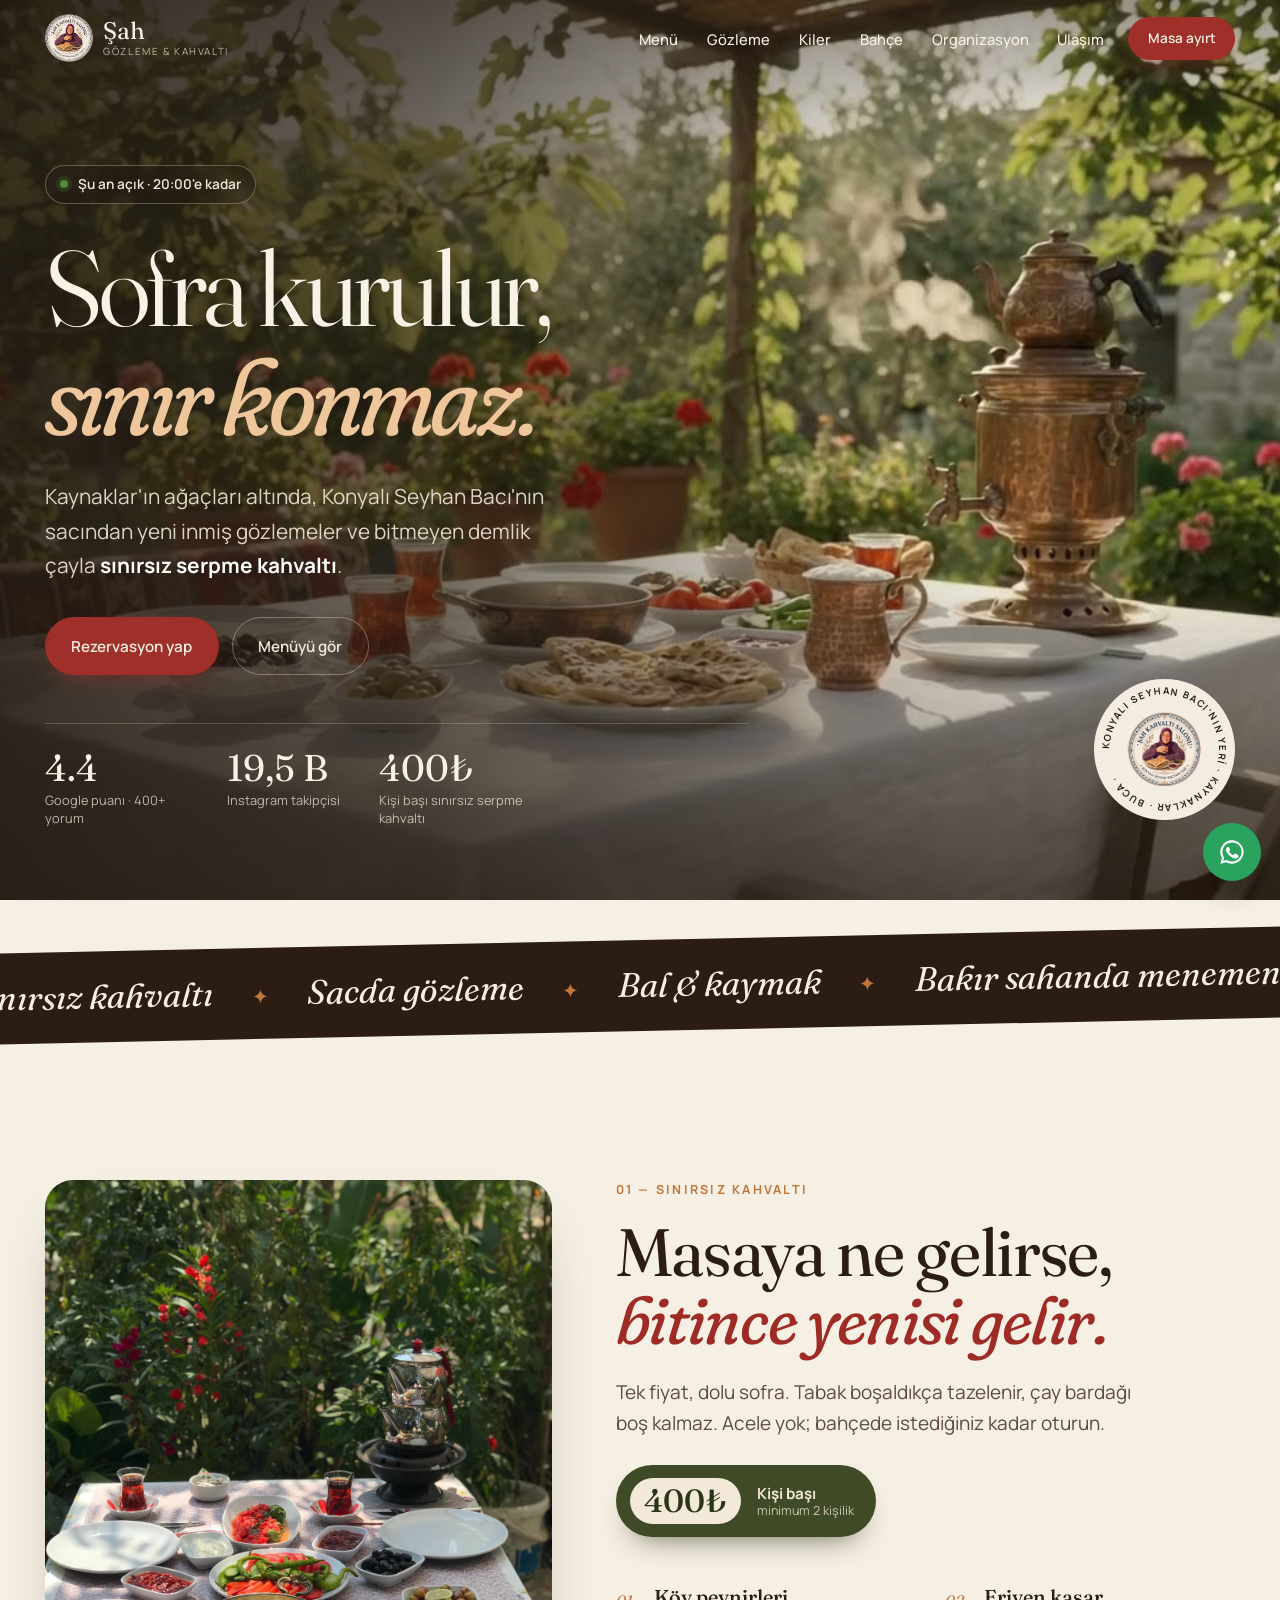
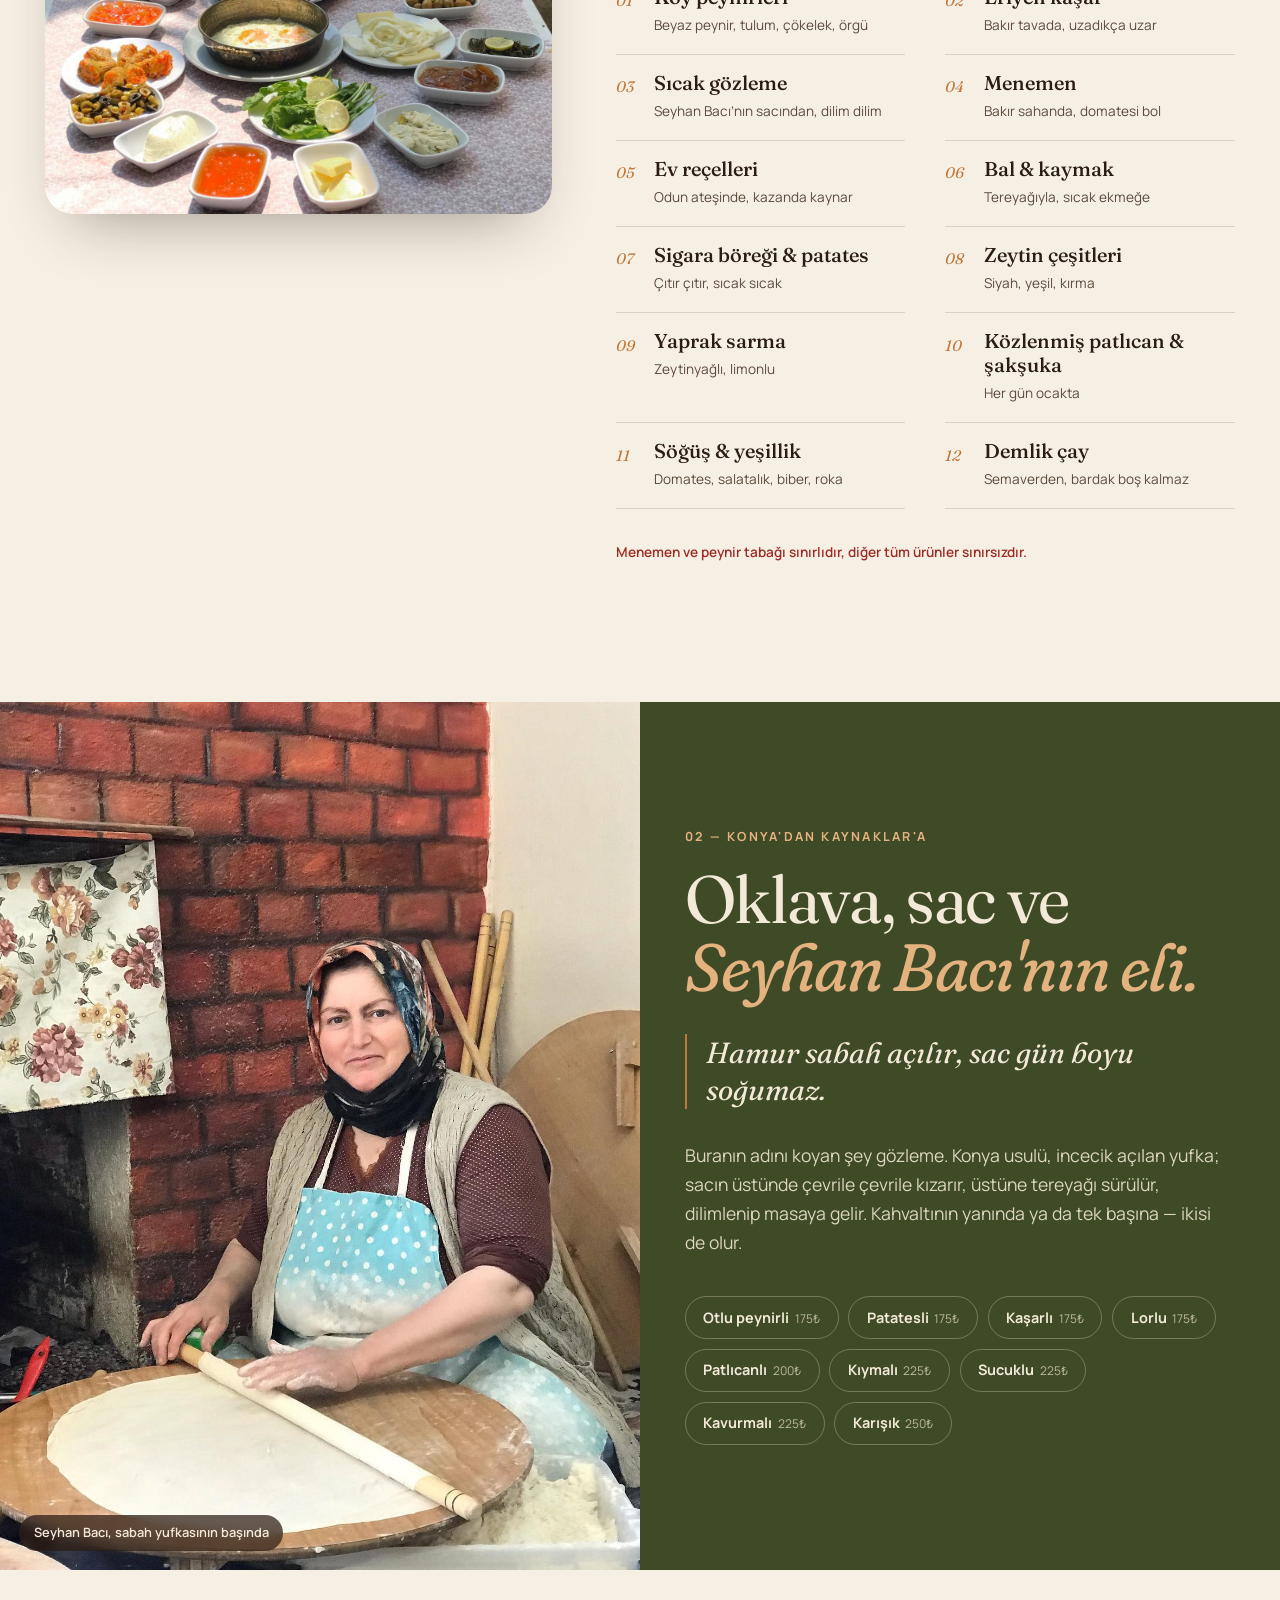
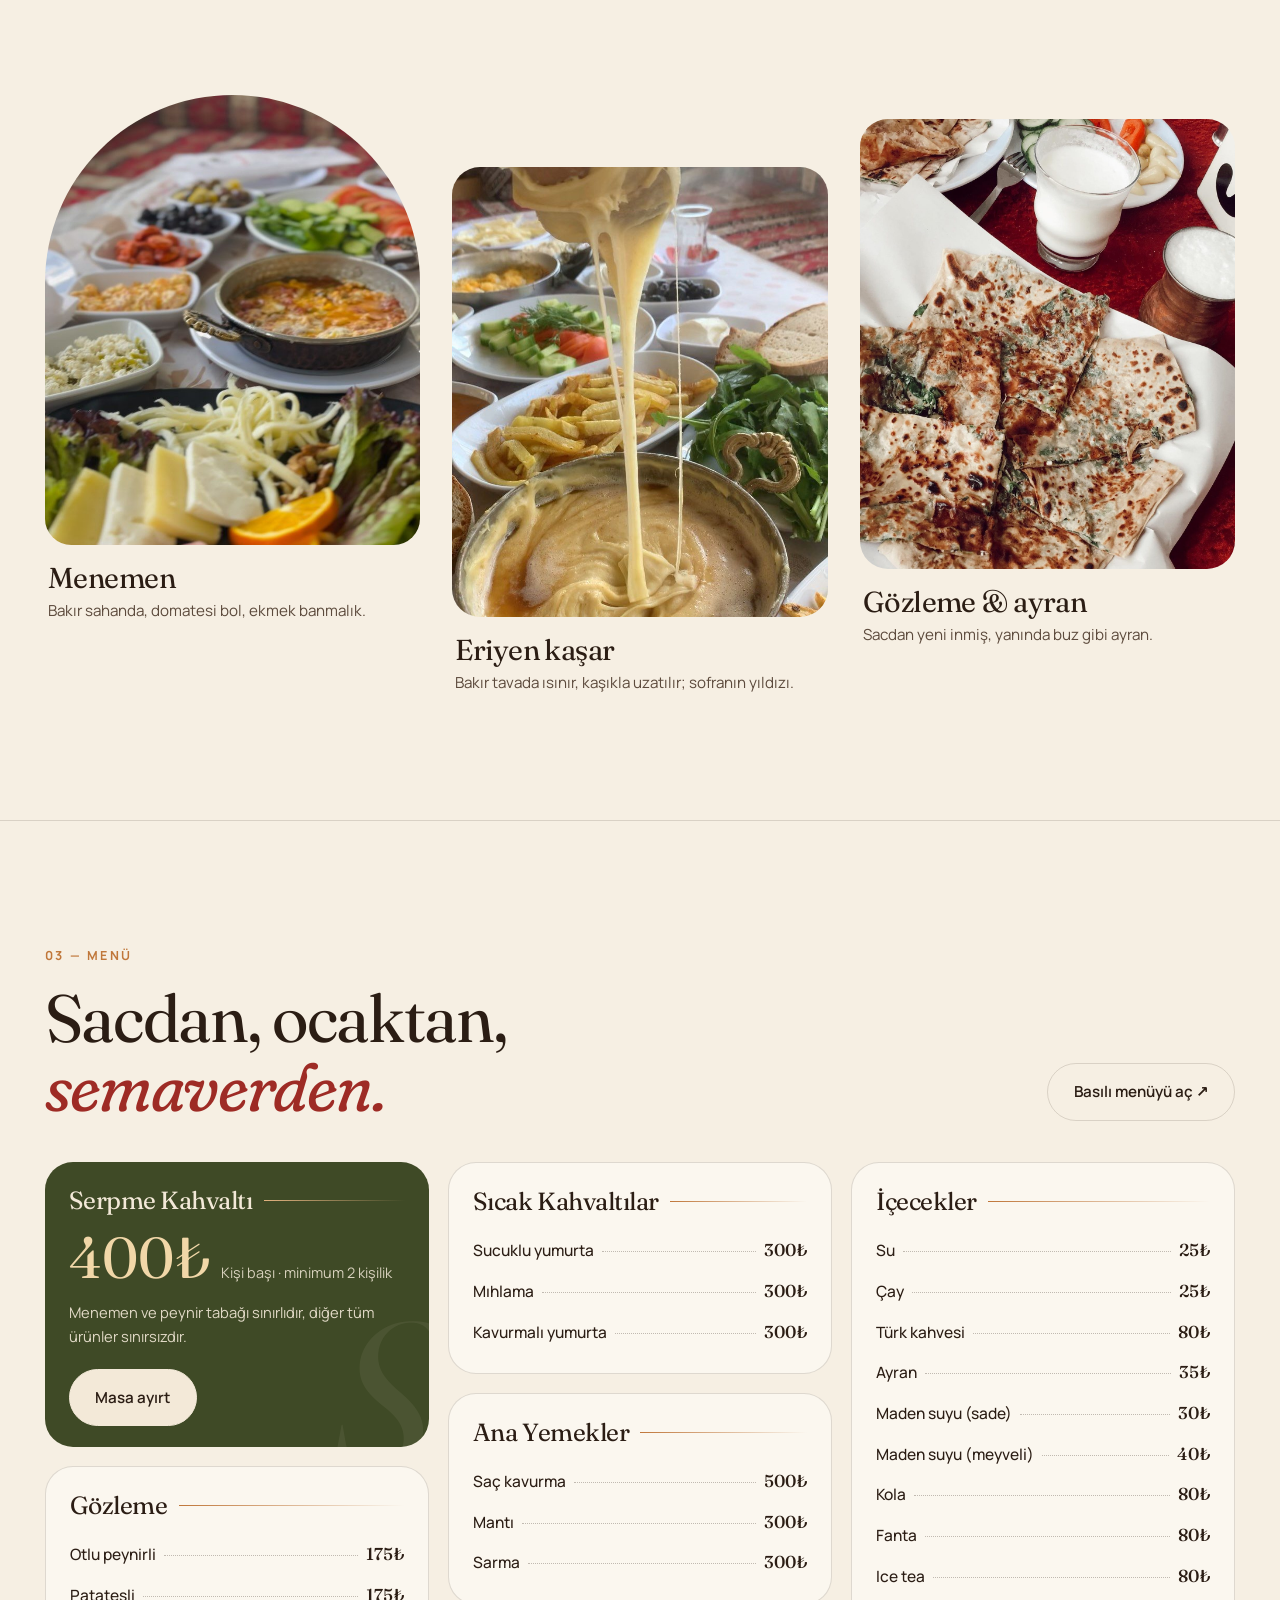
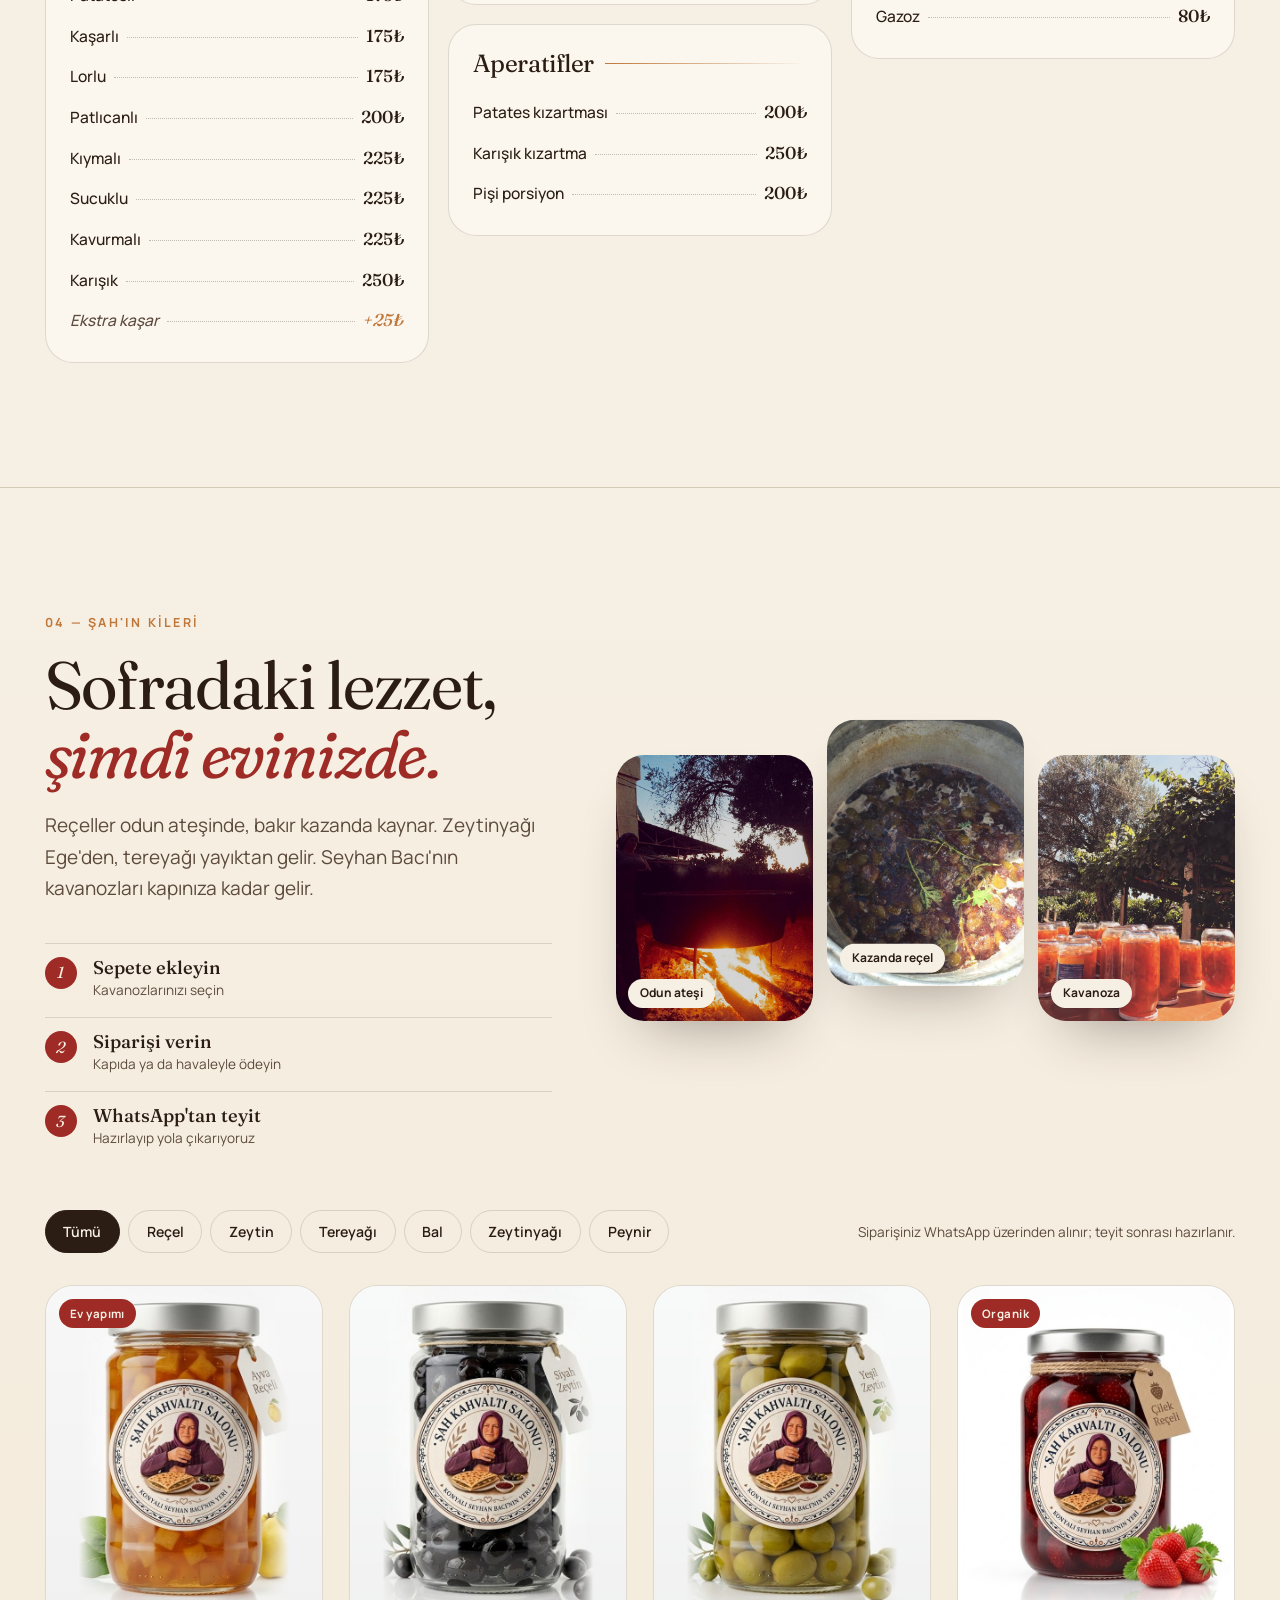
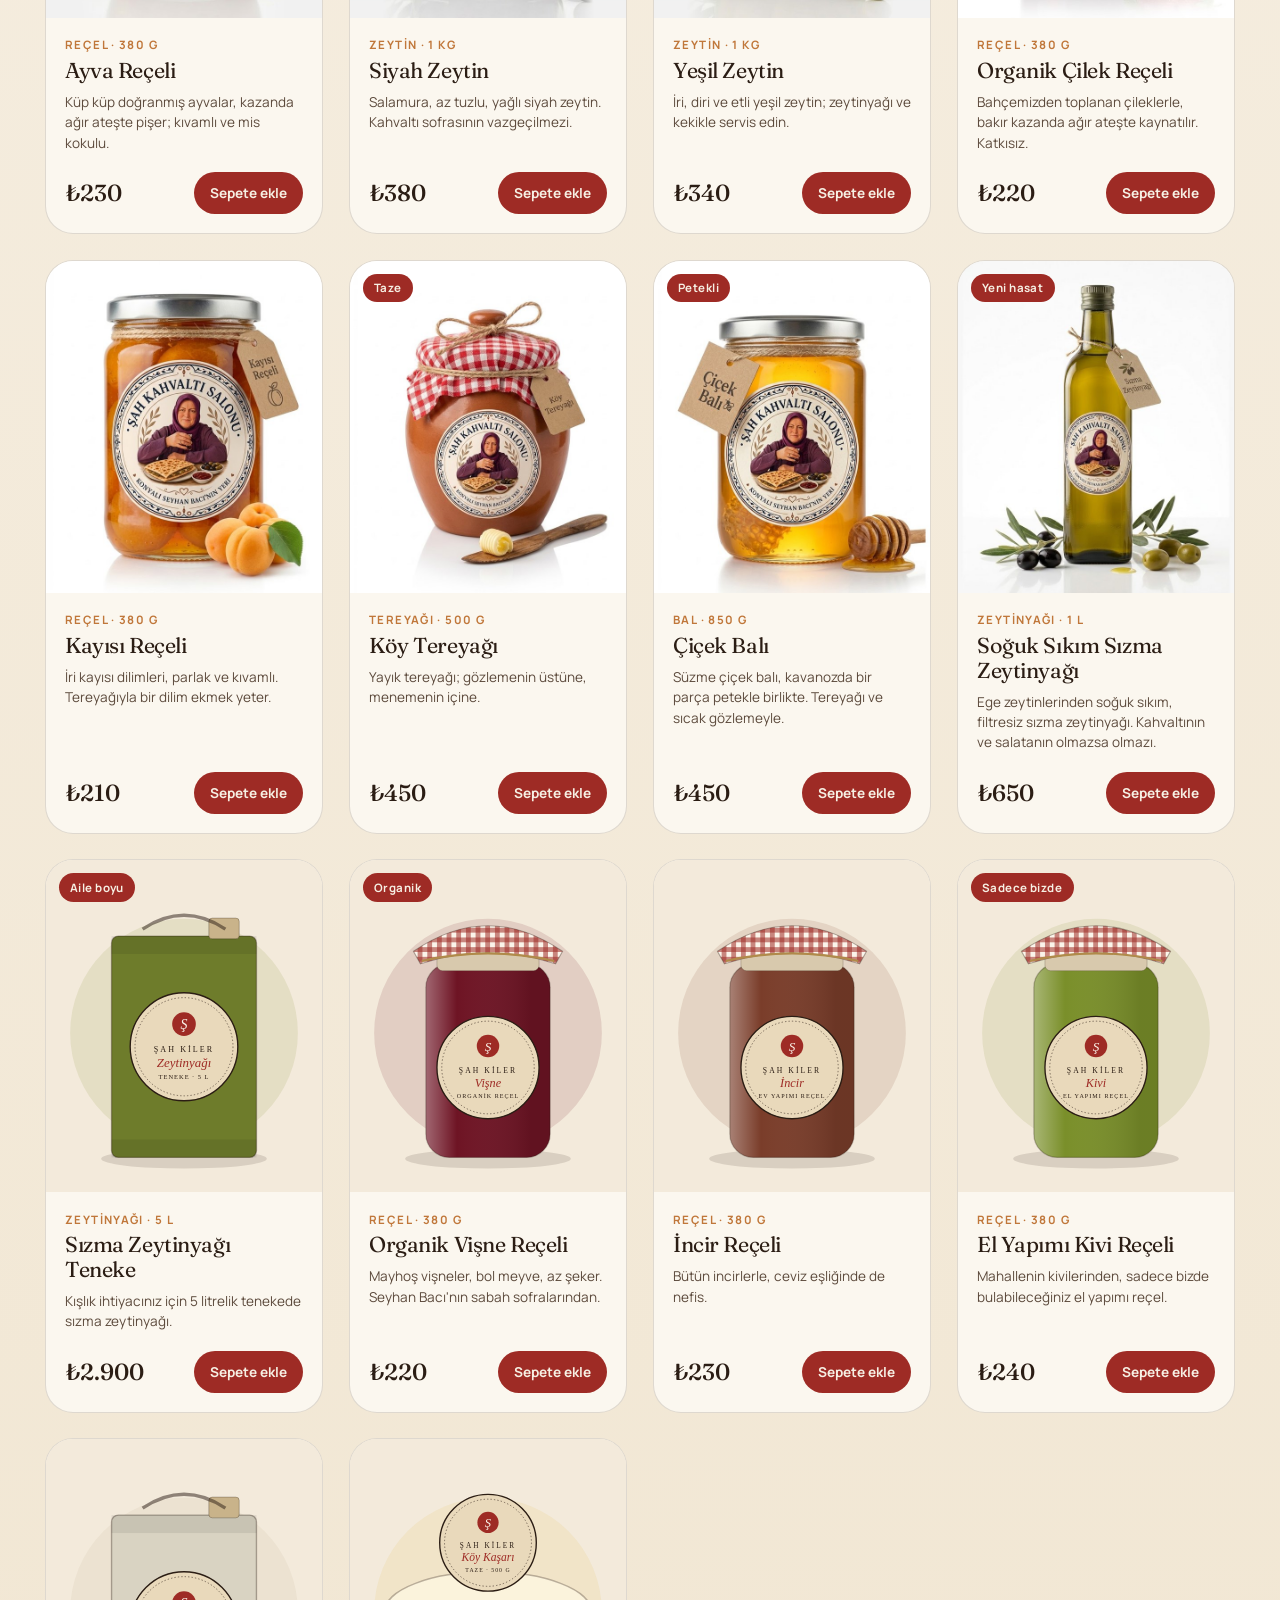
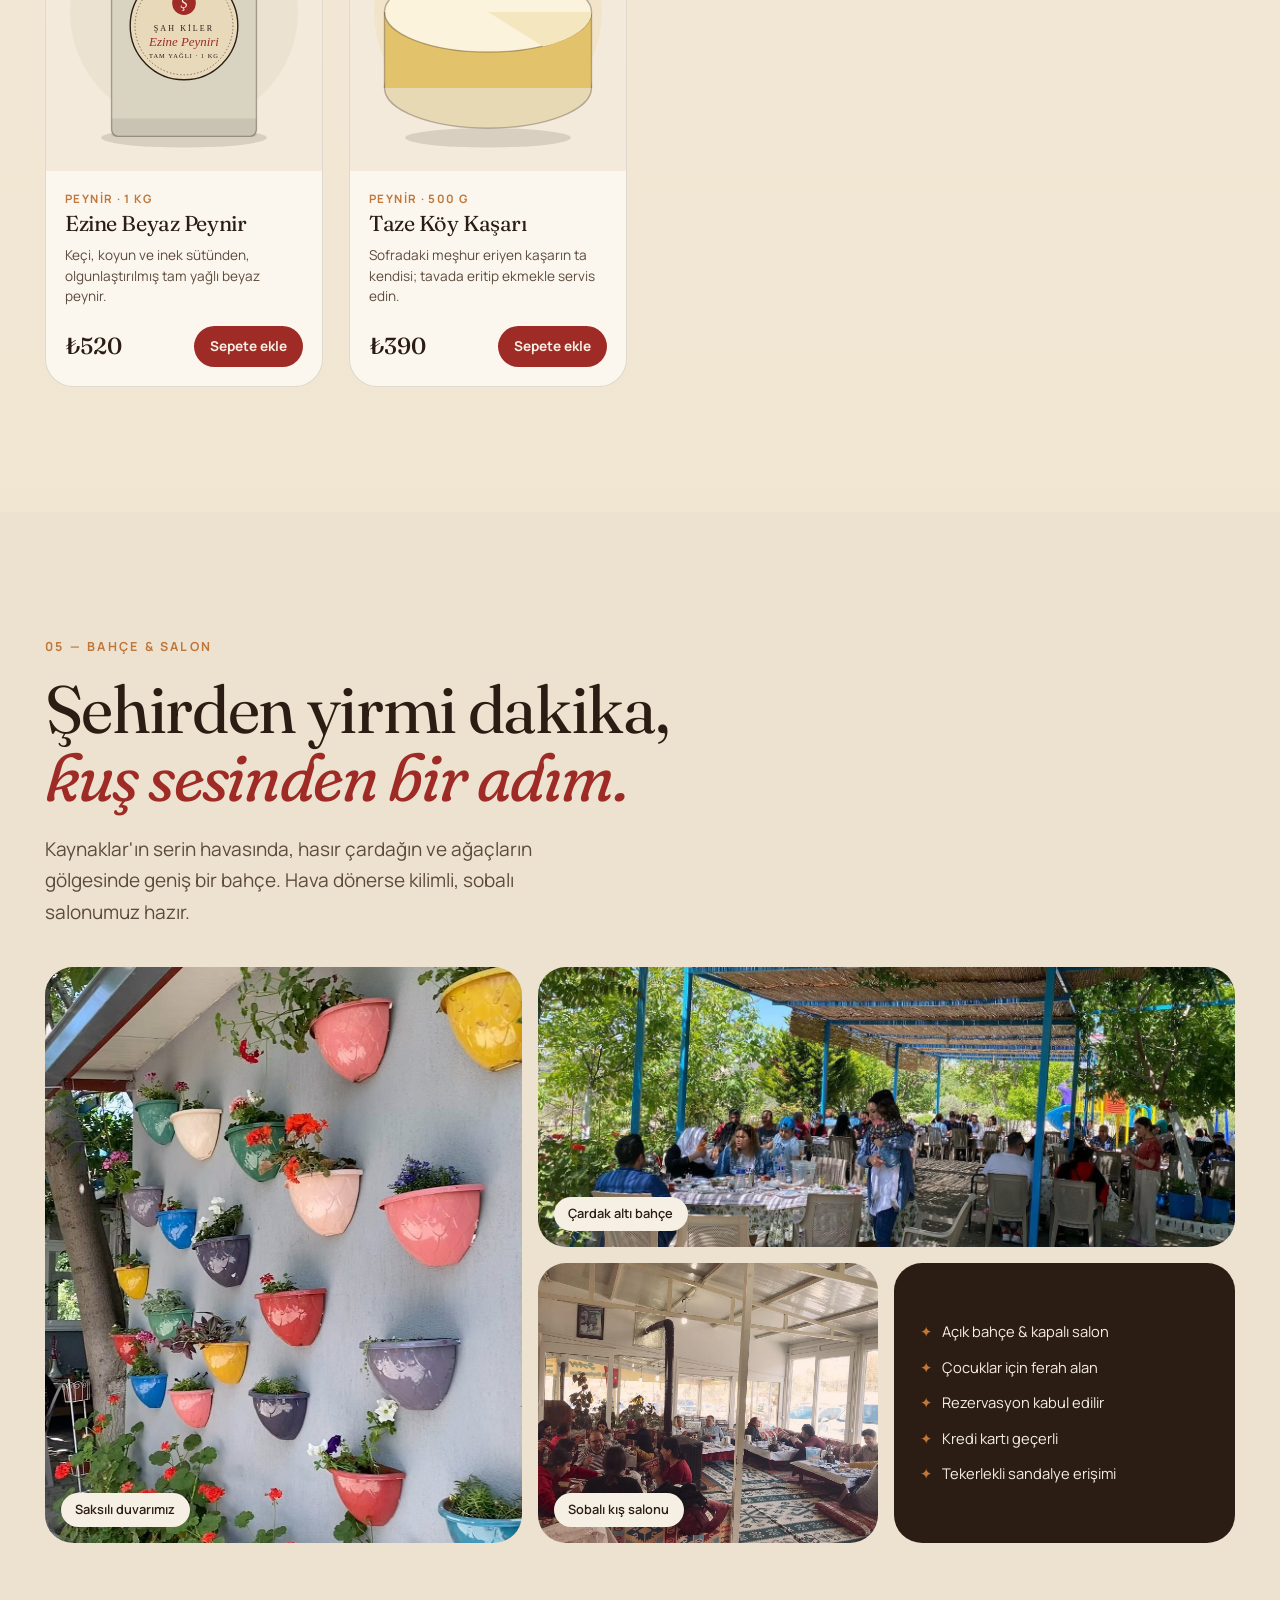
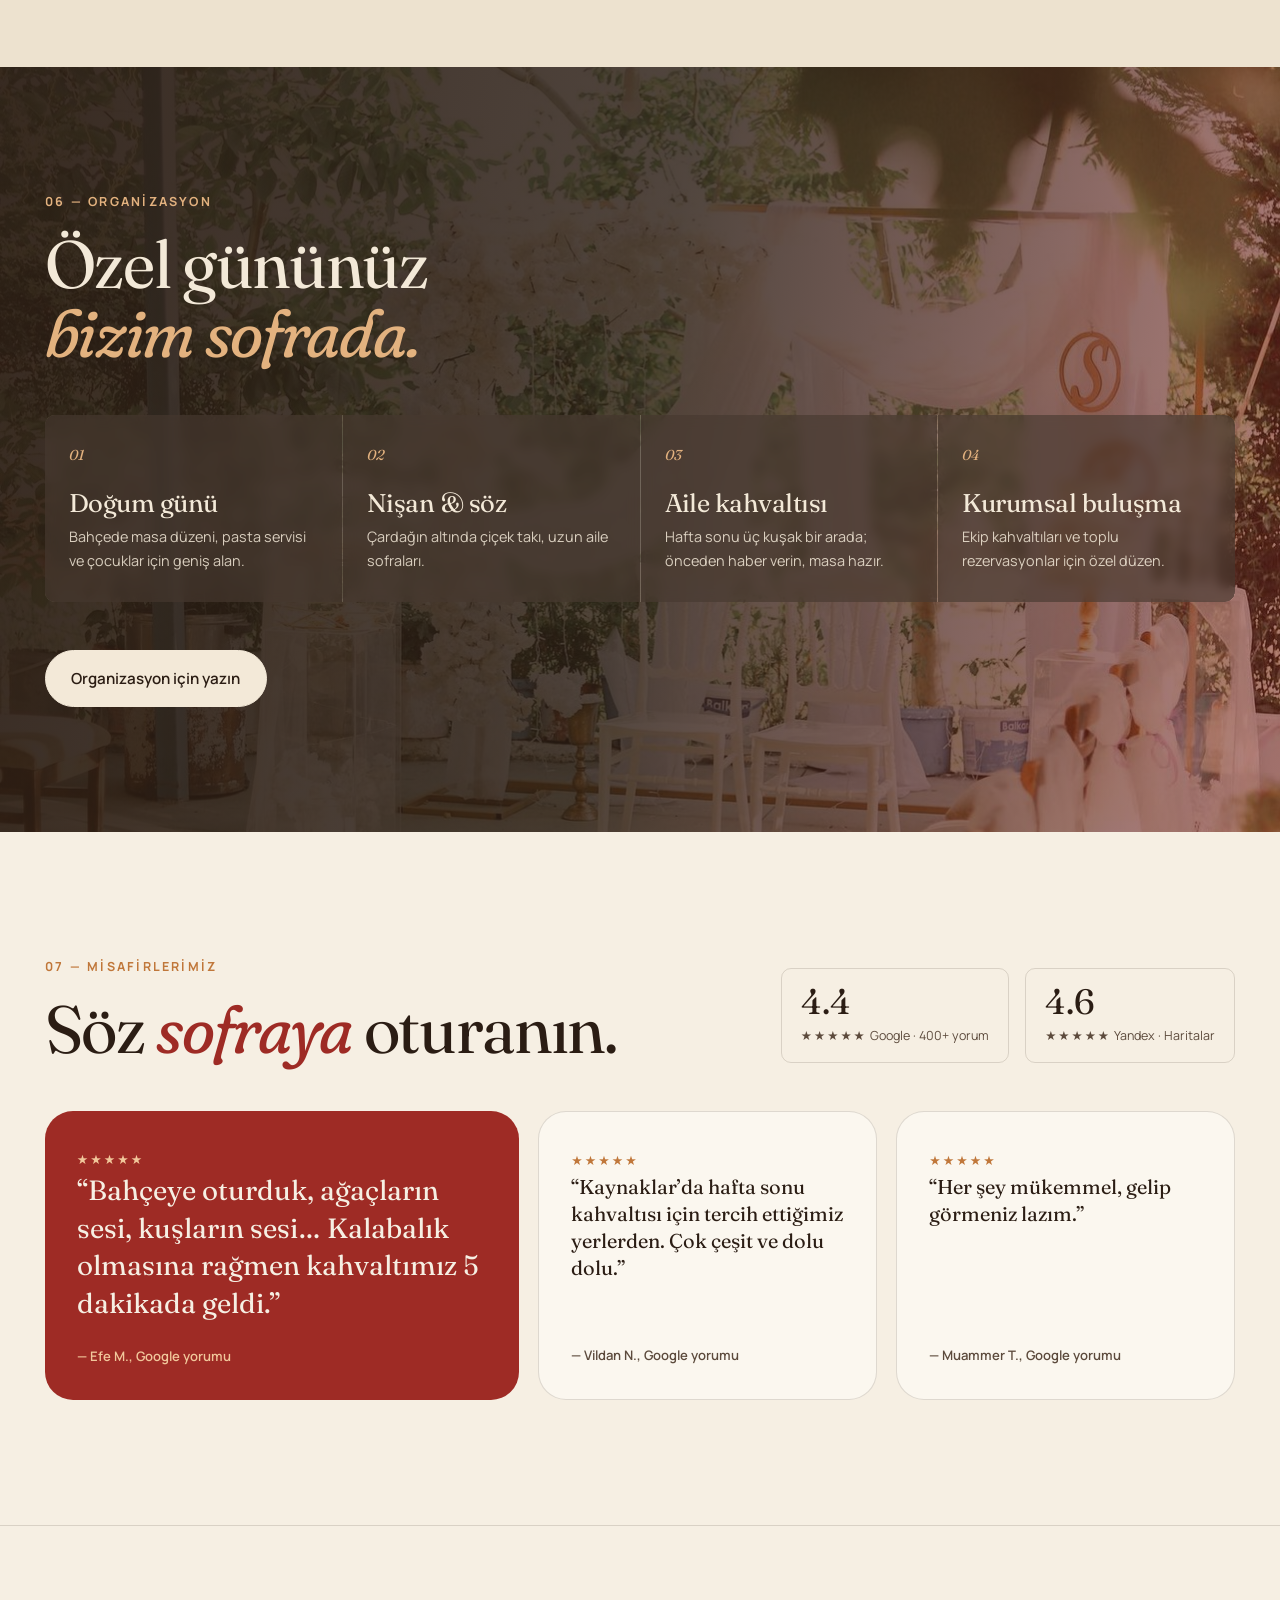
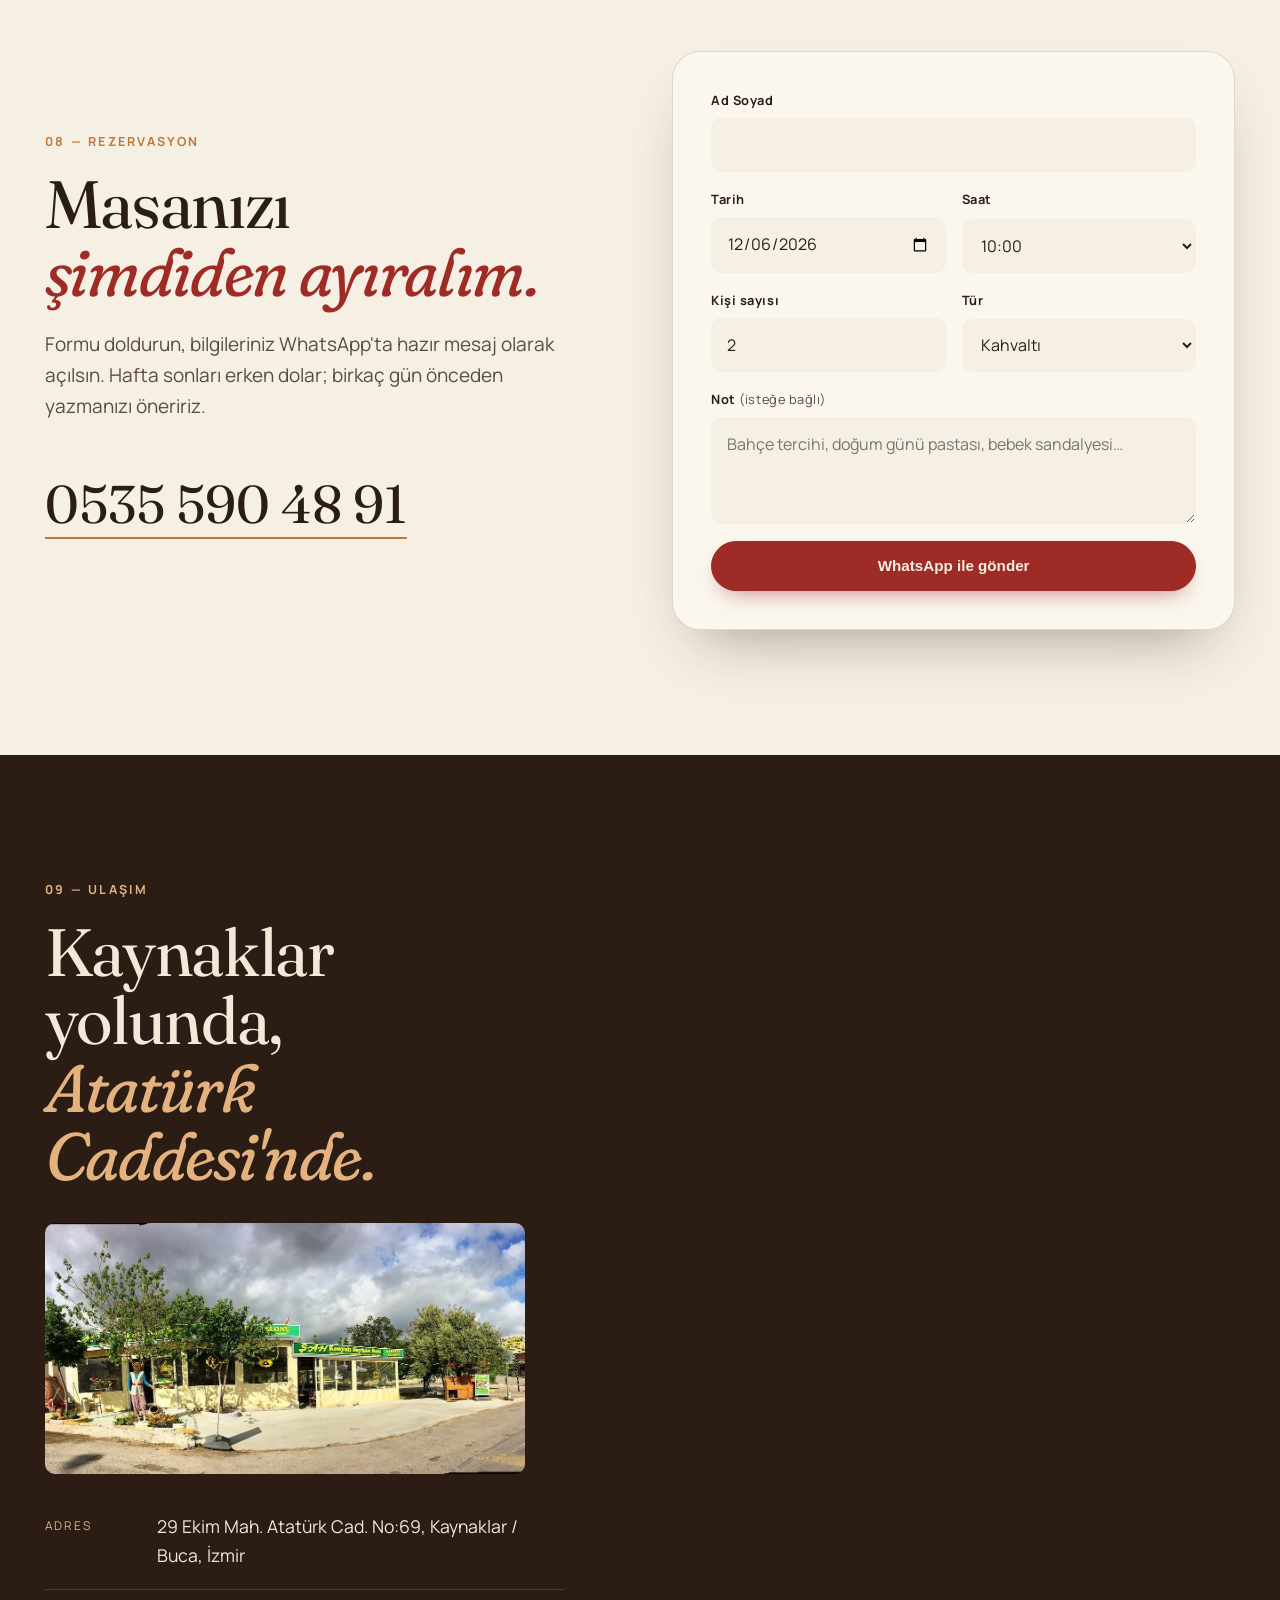
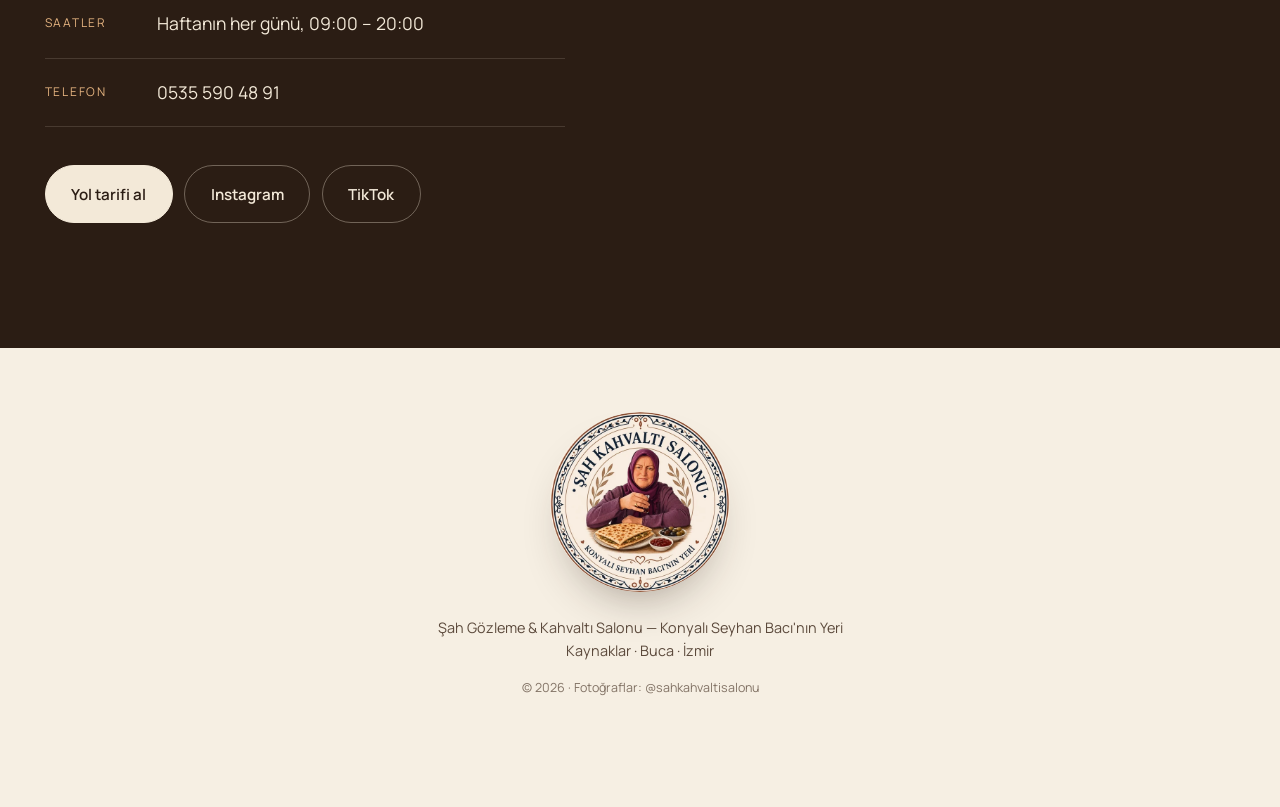
==== commit 1d90f354: "feat: ana sayfaya tam ekran video giriş - Gemini videosu kesintisiz döngü olarak kırpıldı (1280 ve t" ====
--- a/index.html
+++ b/index.html
@@ -15,12 +15,14 @@
   <meta name="twitter:card" content="summary_large_image">
   <link rel="icon" type="image/png" sizes="64x64" href="assets/brand/favicon-64.png">
   <link rel="apple-touch-icon" href="assets/brand/apple-touch-icon.png">
+  <link rel="preload" as="image" href="assets/video/hero-poster.jpg">
   <link rel="preconnect" href="https://fonts.googleapis.com">
   <link rel="preconnect" href="https://fonts.gstatic.com" crossorigin>
   <link href="https://fonts.googleapis.com/css2?family=Fraunces:ital,opsz,wght,SOFT@0,9..144,300..800,50;1,9..144,300..800,50&family=Manrope:wght@400;500;600;700&display=swap" rel="stylesheet">
   <link rel="stylesheet" href="css/style.css">
   <link rel="stylesheet" href="css/shop.css">
   <link rel="stylesheet" href="css/menu.css">
+  <link rel="stylesheet" href="css/hero-video.css">
   <script type="application/ld+json">
   {
     "@context": "https://schema.org",
@@ -68,14 +70,20 @@
 
   <main id="main">
     <!-- HERO -->
-    <section class="hero" id="top" aria-labelledby="hero-title">
+    <section class="hero hero--video" id="top" aria-labelledby="hero-title">
+      <div class="hero-media" aria-hidden="true">
+        <video id="heroVideo" autoplay muted loop playsinline preload="auto" poster="assets/video/hero-poster.jpg" disablepictureinpicture>
+          <source src="assets/video/hero-960.mp4" type="video/mp4" media="(max-width: 760px)">
+          <source src="assets/video/hero-1280.mp4" type="video/mp4">
+        </video>
+      </div>
       <div class="hero-copy">
         <p class="eyebrow"><span class="dot" id="openDot"></span><span id="openStatus">Her gün 09.00 – 20.00</span></p>
         <h1 id="hero-title" class="reveal">Sofra kurulur,<br><em>sınır konmaz.</em></h1>
         <p class="lead reveal">Kaynaklar'ın ağaçları altında, Konyalı Seyhan Bacı'nın sacından yeni inmiş gözlemeler ve bitmeyen demlik çayla <strong>sınırsız serpme kahvaltı</strong>.</p>
         <div class="hero-cta reveal">
           <a class="btn" href="#rezervasyon">Rezervasyon yap</a>
-          <a class="btn btn-ghost" href="#sofra">Sofrada neler var?</a>
+          <a class="btn btn-ghost-light" href="#menu">Menüyü gör</a>
         </div>
         <dl class="hero-facts reveal">
           <div><dt>4.4</dt><dd>Google puanı · 400+ yorum</dd></div>
@@ -85,8 +93,6 @@
       </div>
 
       <div class="hero-visual">
-        <figure class="hero-img hero-img-main"><img data-img="hero" alt="Çiçeklerin önünde gözleme, domates, biber ve bakır maşrapada ayran" width="900" height="1100" fetchpriority="high"></figure>
-        <figure class="hero-img hero-img-small"><img data-img="heroSmall" alt="Bakır tavada uzayan eritilmiş kaşar" width="360" height="440" loading="lazy"></figure>
         <svg class="stamp" viewBox="0 0 200 200" aria-hidden="true">
           <defs><path id="circ" d="M100,100 m-78,0 a78,78 0 1,1 156,0 a78,78 0 1,1 -156,0"/></defs>
           <text><textPath href="#circ">KONYALI SEYHAN BACI'NIN YERİ · KAYNAKLAR · BUCA · </textPath></text>
--- a/css/hero-video.css
+++ b/css/hero-video.css
@@ -0,0 +1,63 @@
+/* Tam ekran video giriş (ana sayfa) */
+
+.hero--video {
+  position: relative; isolation: isolate; overflow: hidden;
+  min-height: 100svh;
+  grid-template-columns: minmax(0, 44rem) 1fr;
+  align-items: end;
+  padding-bottom: clamp(3rem, 8vh, 6rem);
+  color: var(--cream-on-dark);
+  background: #2b1d14;
+}
+.hero-media { position: absolute; inset: 0; z-index: -1; }
+.hero-media video {
+  width: 100%; height: 100%; object-fit: cover; object-position: 62% 55%;
+  display: block;
+}
+/* okunabilirlik: soldan koyu geçiş + alttan hafif karartma */
+.hero-media::after {
+  content: ''; position: absolute; inset: 0;
+  background:
+    linear-gradient(90deg, rgba(28, 19, 12, 0.86) 0%, rgba(28, 19, 12, 0.62) 34%, rgba(28, 19, 12, 0.12) 64%, rgba(28, 19, 12, 0) 80%),
+    linear-gradient(0deg, rgba(28, 19, 12, 0.55) 0%, rgba(28, 19, 12, 0) 38%),
+    linear-gradient(180deg, rgba(28, 19, 12, 0.45) 0%, rgba(28, 19, 12, 0) 18%);
+}
+
+.hero--video h1 { color: #fbf4e8; text-shadow: 0 2px 30px rgba(0, 0, 0, 0.25); }
+.hero--video h1 em { color: #f1c79b; }
+.hero--video .lead { color: rgba(243, 233, 216, 0.9); }
+.hero--video .lead strong { color: #fff; }
+.hero--video .eyebrow { border-color: rgba(243, 233, 216, 0.3); background: rgba(28, 19, 12, 0.35); backdrop-filter: blur(6px); -webkit-backdrop-filter: blur(6px); }
+.hero--video .hero-facts { border-top-color: rgba(243, 233, 216, 0.22); }
+.hero--video .hero-facts dt { color: #fbf4e8; }
+.hero--video .hero-facts dd { color: rgba(243, 233, 216, 0.75); }
+
+.hero--video .hero-visual { height: auto; align-self: end; justify-self: end; }
+.hero--video .stamp { position: relative; right: 0; bottom: 0; width: clamp(120px, 11vw, 160px); }
+
+/* menü çubuğu video üzerindeyken açık renk (sayfa kayınca eski haline döner) */
+@media (min-width: 861px) {
+  .nav:not(.scrolled) .nav-links a,
+  .nav:not(.scrolled) .brand-text { color: #fbf4e8; }
+  .nav:not(.scrolled) .brand-text small { color: rgba(243, 233, 216, 0.75); }
+  .nav:not(.scrolled) .nav-links a::after { background: #f1c79b; }
+}
+@media (max-width: 860px) {
+  .nav:not(.scrolled):not(.menu-open) .brand-text { color: #fbf4e8; }
+  .nav:not(.scrolled):not(.menu-open) .brand-text small { color: rgba(243, 233, 216, 0.75); }
+  .nav:not(.scrolled):not(.menu-open) .burger span { background: #fbf4e8; }
+
+  .hero--video { grid-template-columns: 1fr; min-height: 100svh; padding-top: 7rem; }
+  .hero-media video { object-position: 64% 50%; }
+  .hero-media::after {
+    background:
+      linear-gradient(0deg, rgba(28, 19, 12, 0.9) 0%, rgba(28, 19, 12, 0.62) 42%, rgba(28, 19, 12, 0.12) 72%, rgba(28, 19, 12, 0.4) 100%);
+  }
+  .hero--video .hero-visual { position: absolute; top: 5.5rem; right: 1rem; }
+  .hero--video .stamp { width: 96px; }
+}
+
+@media (prefers-reduced-motion: reduce) {
+  .hero-media video { display: none; }
+  .hero-media { background: url('../assets/video/hero-poster.jpg') 62% 55% / cover no-repeat; }
+}
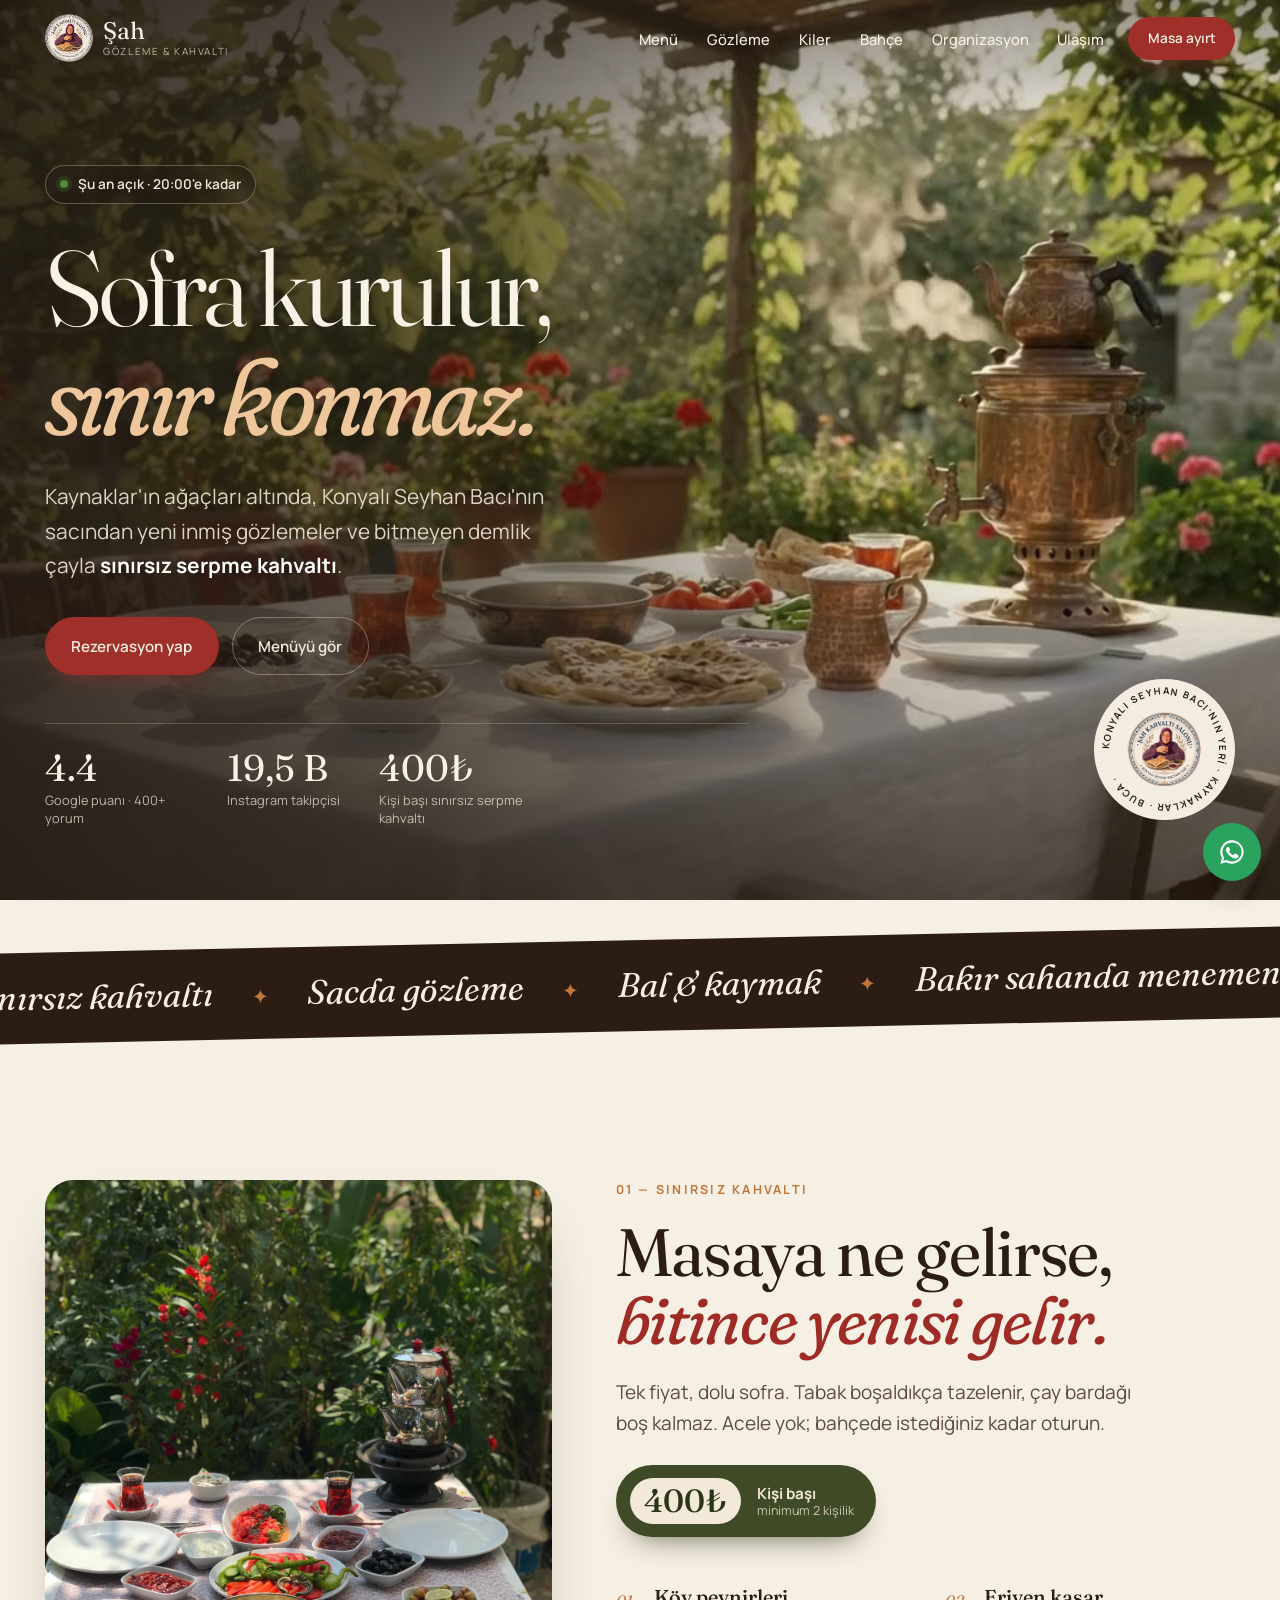
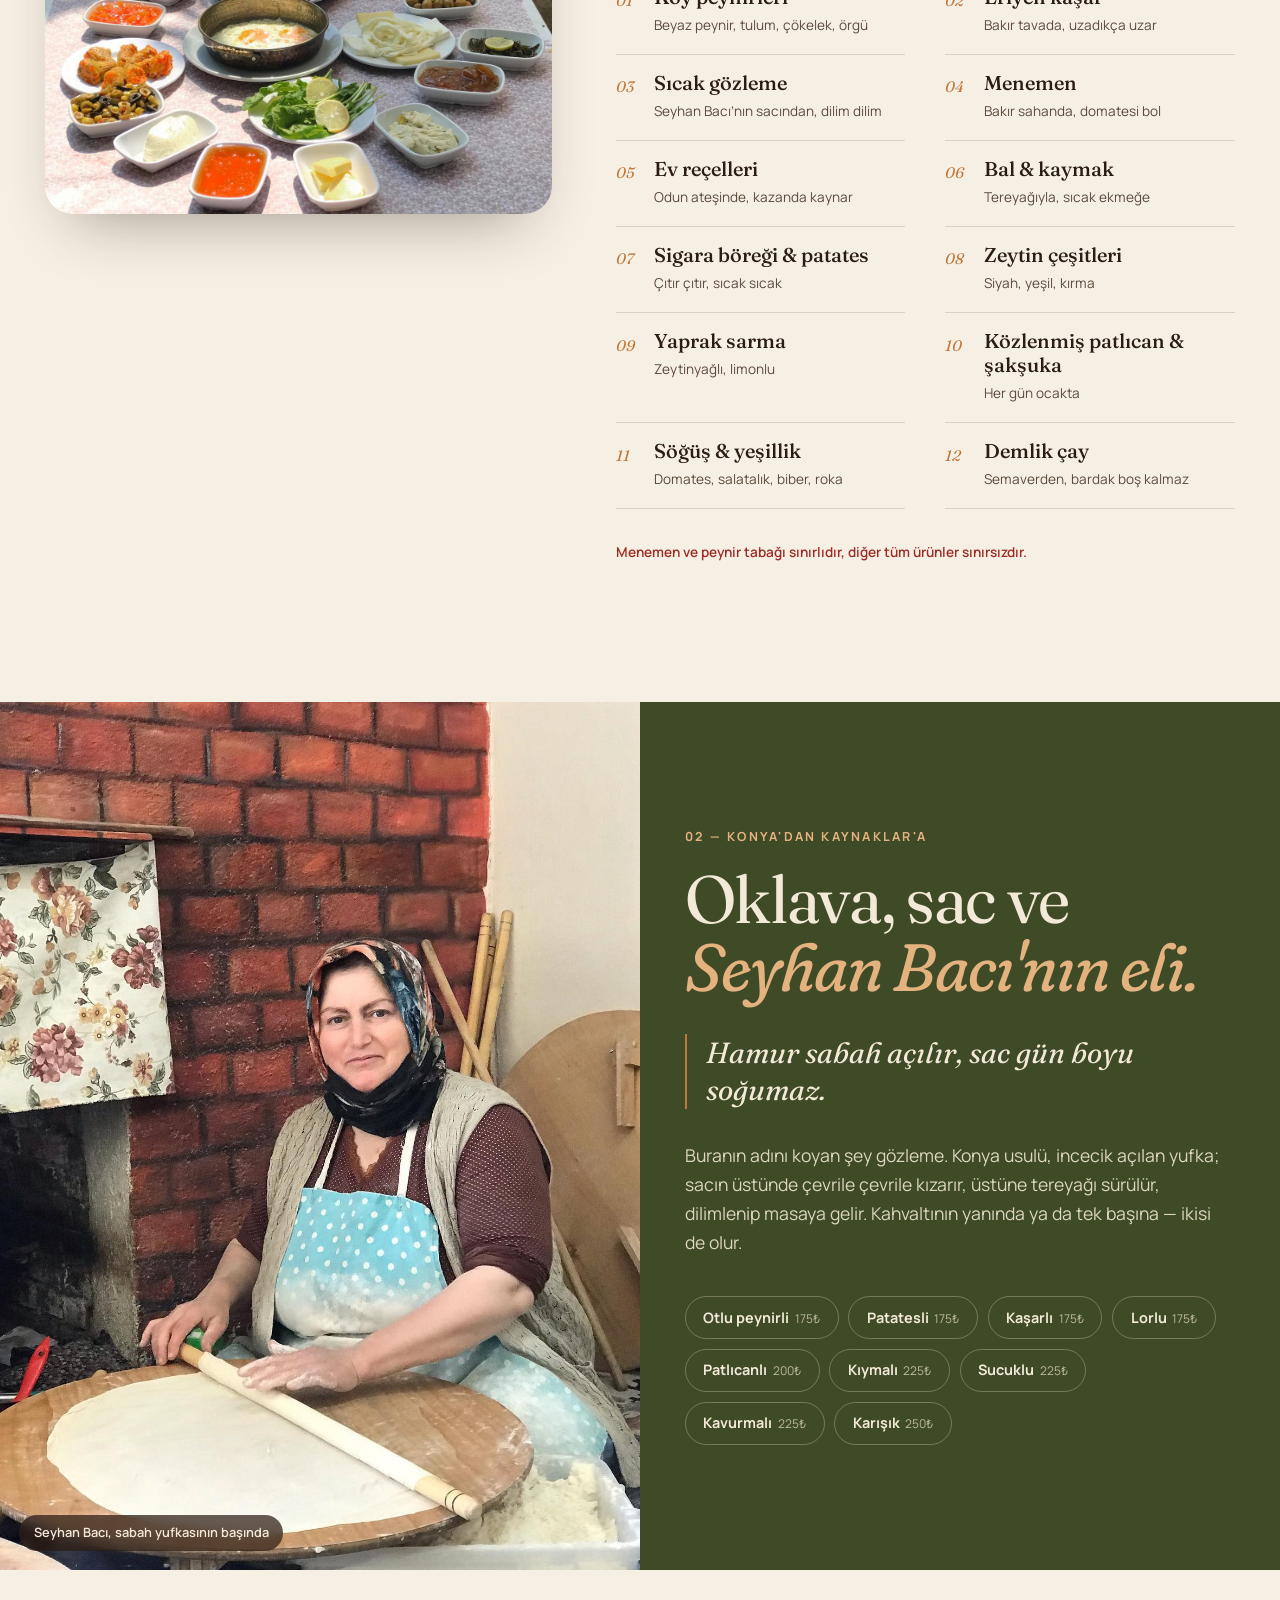
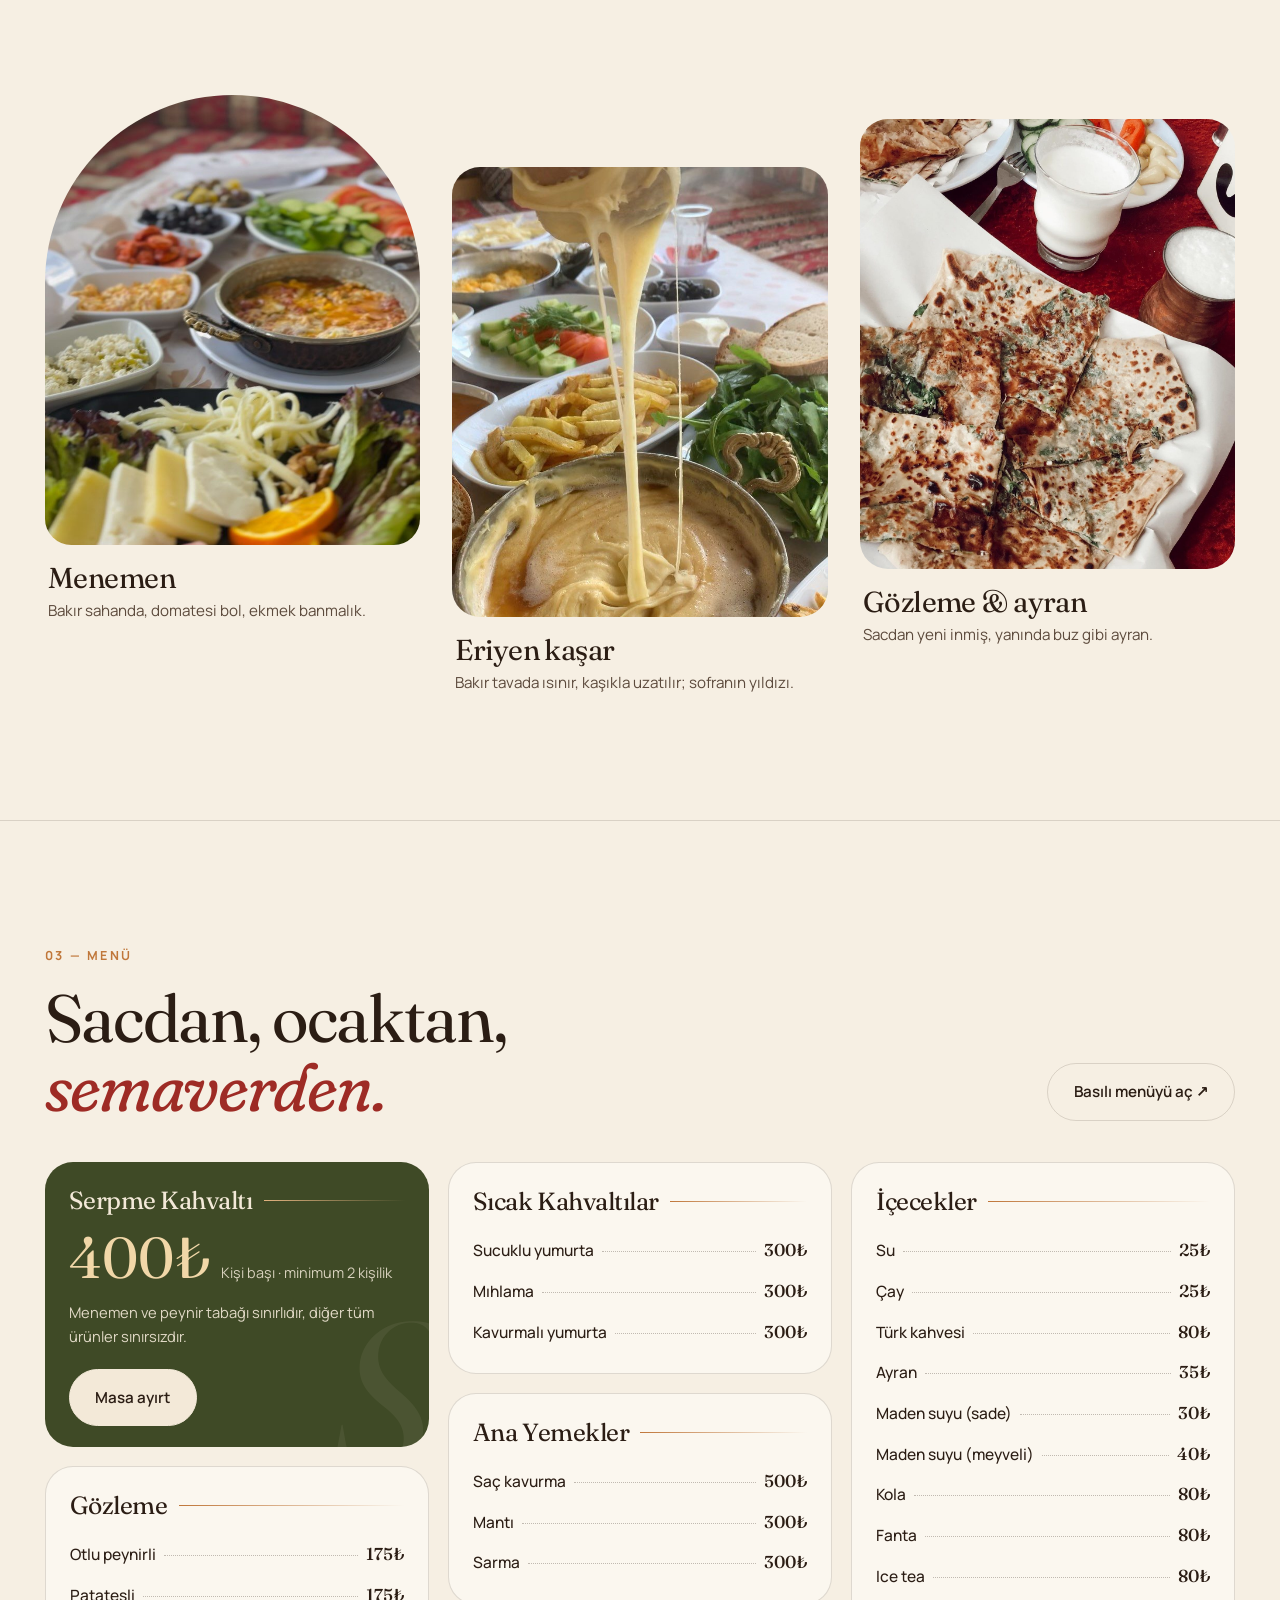
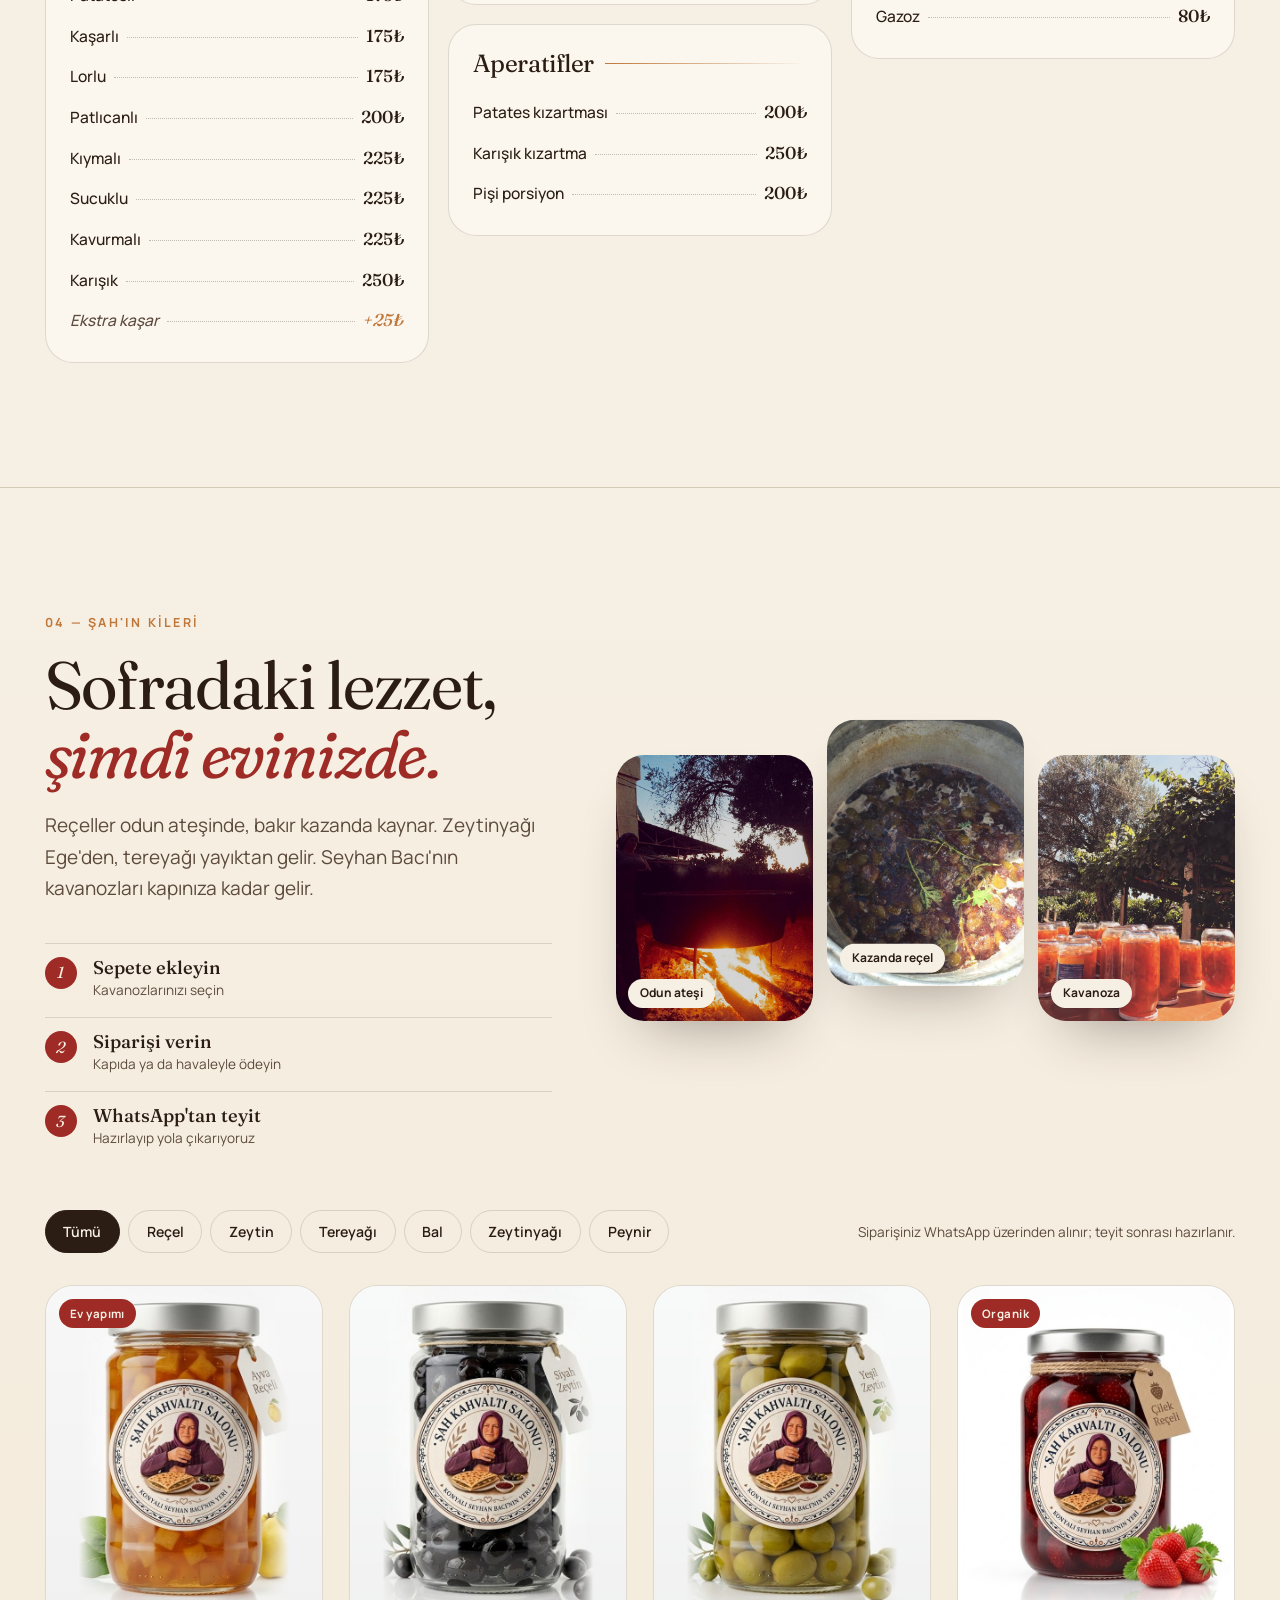
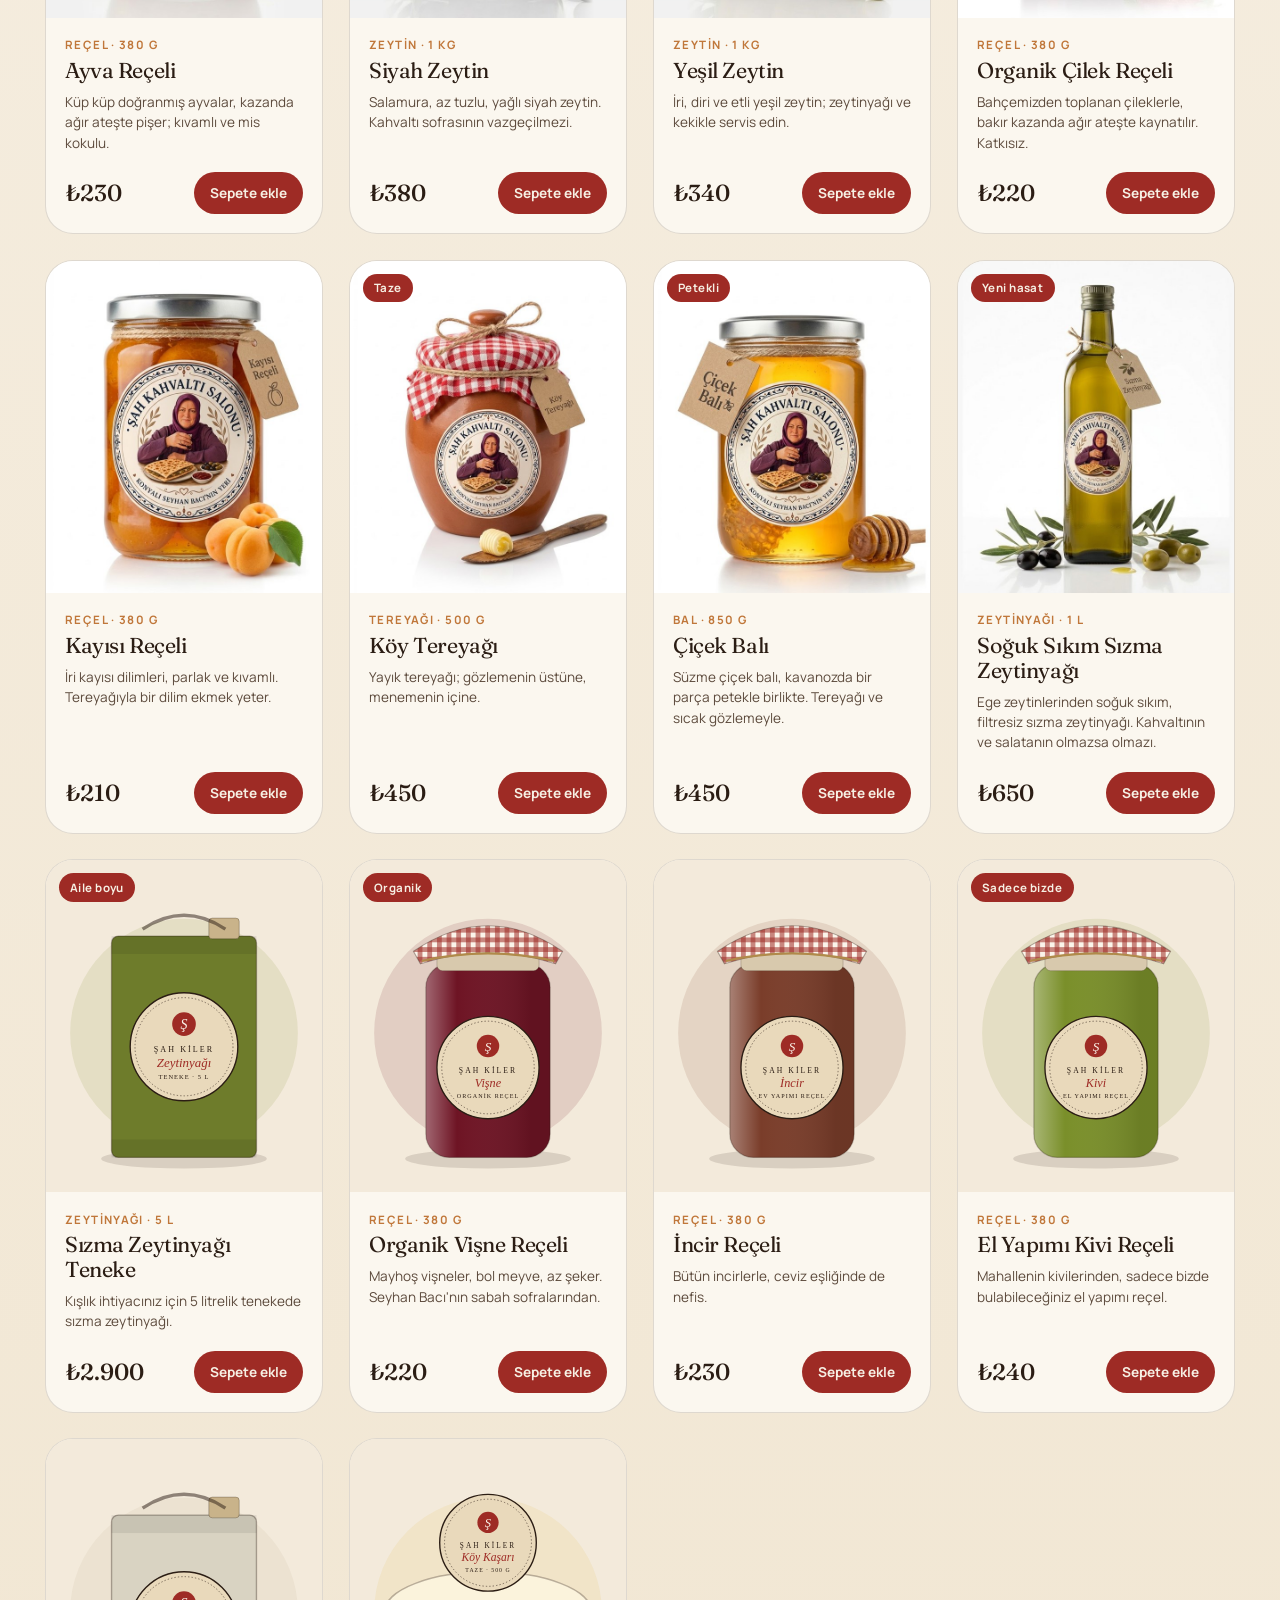
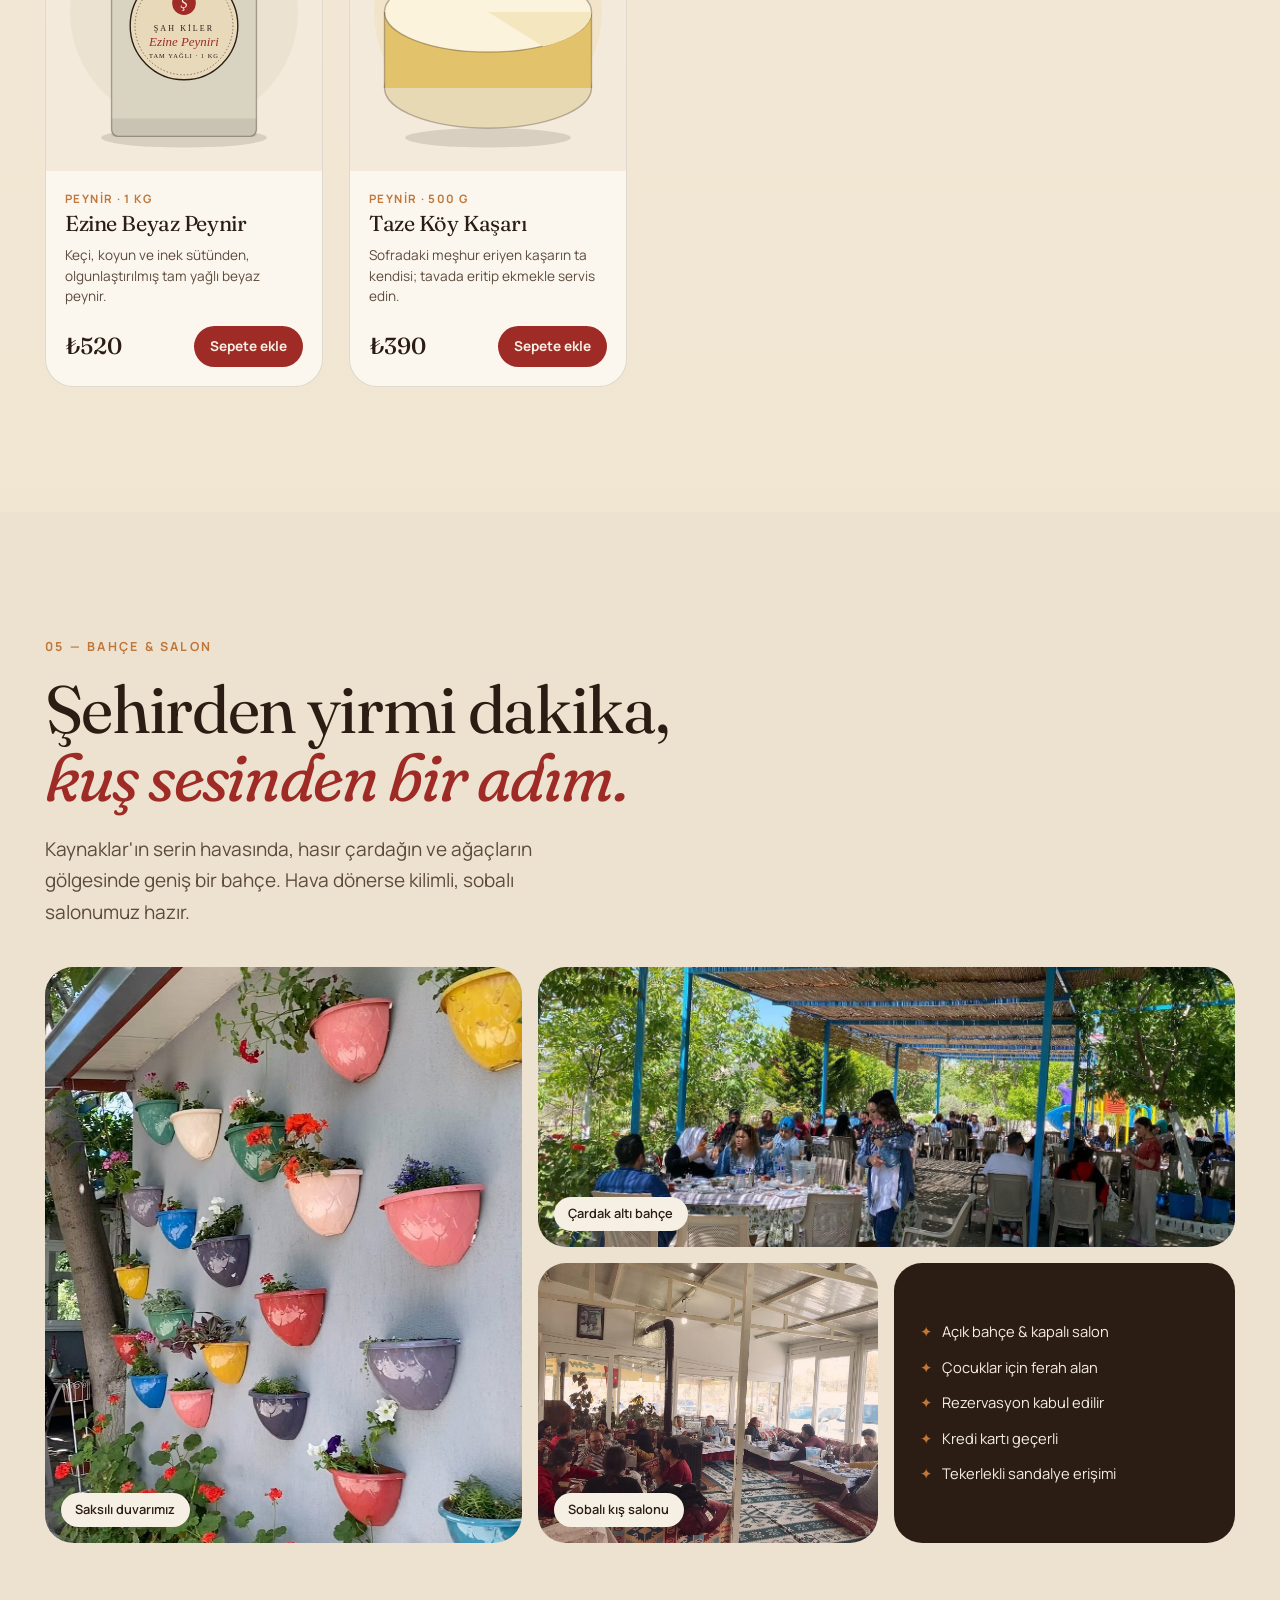
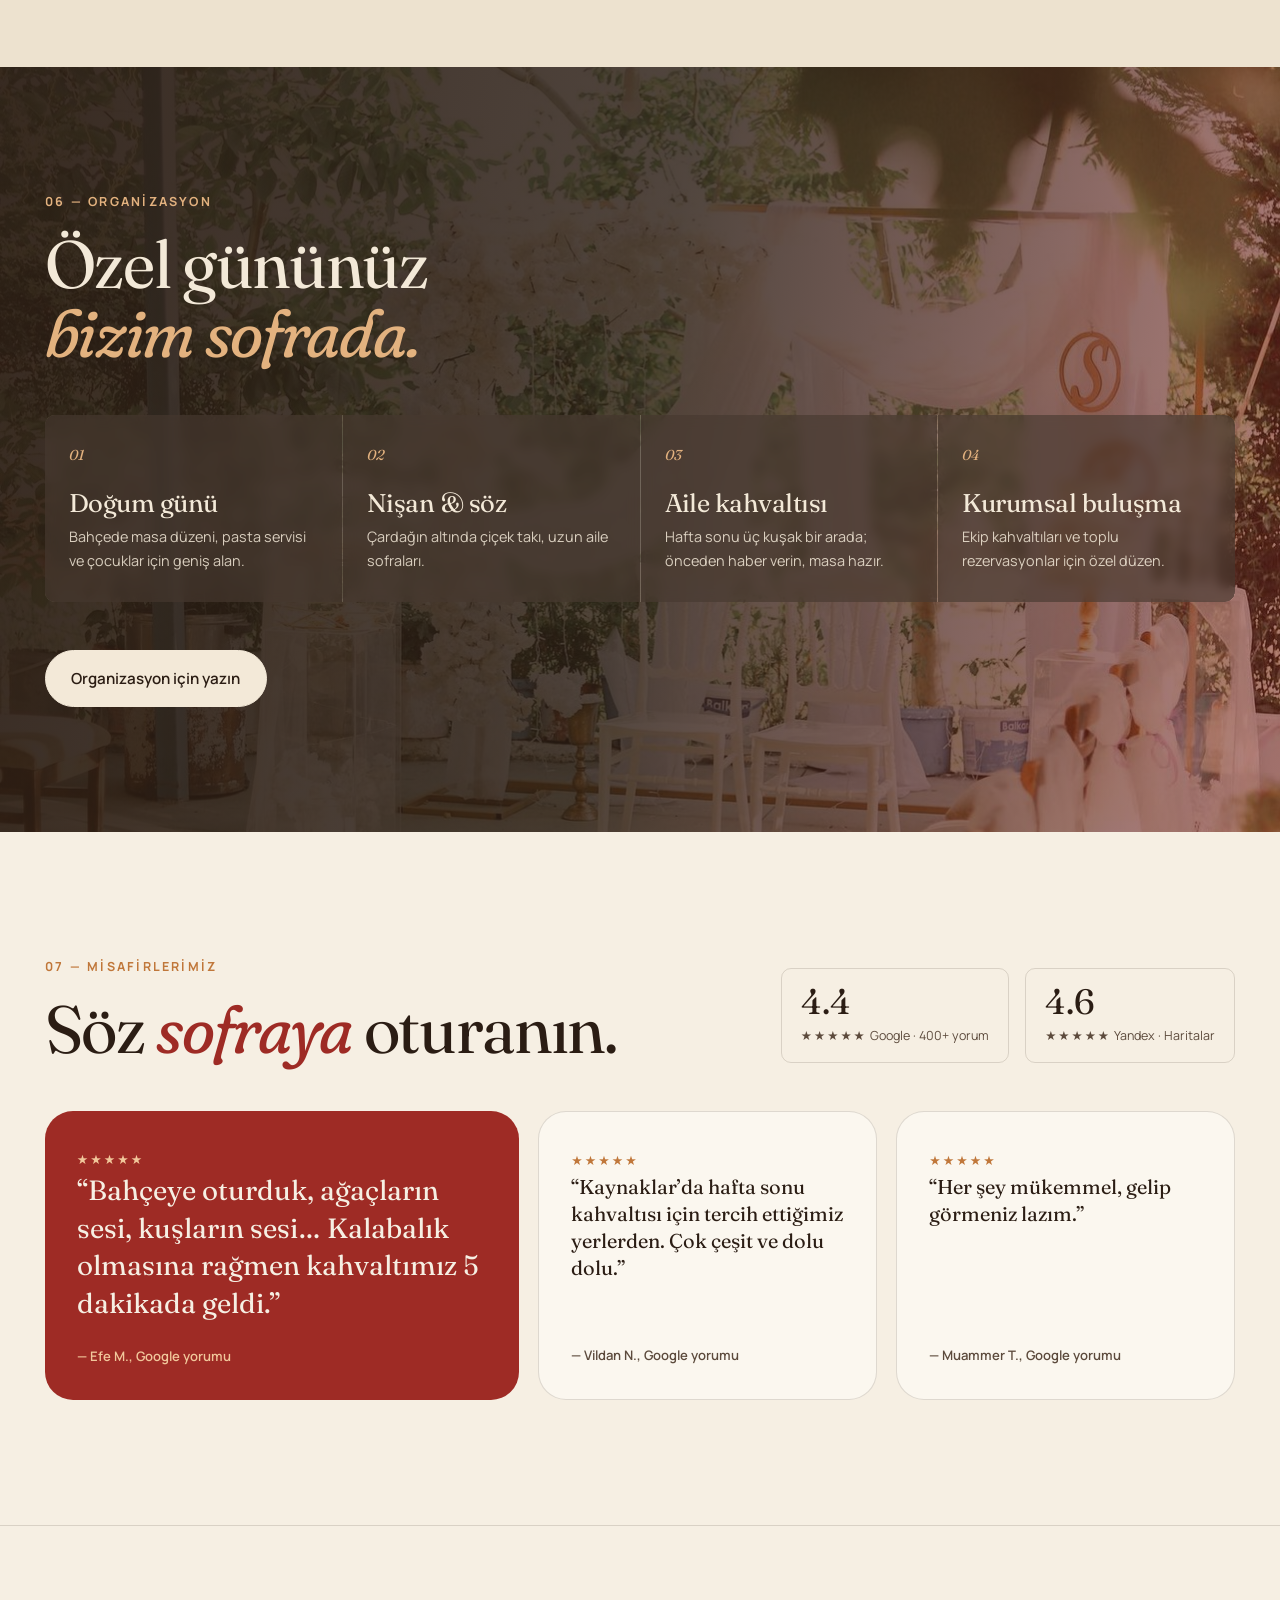
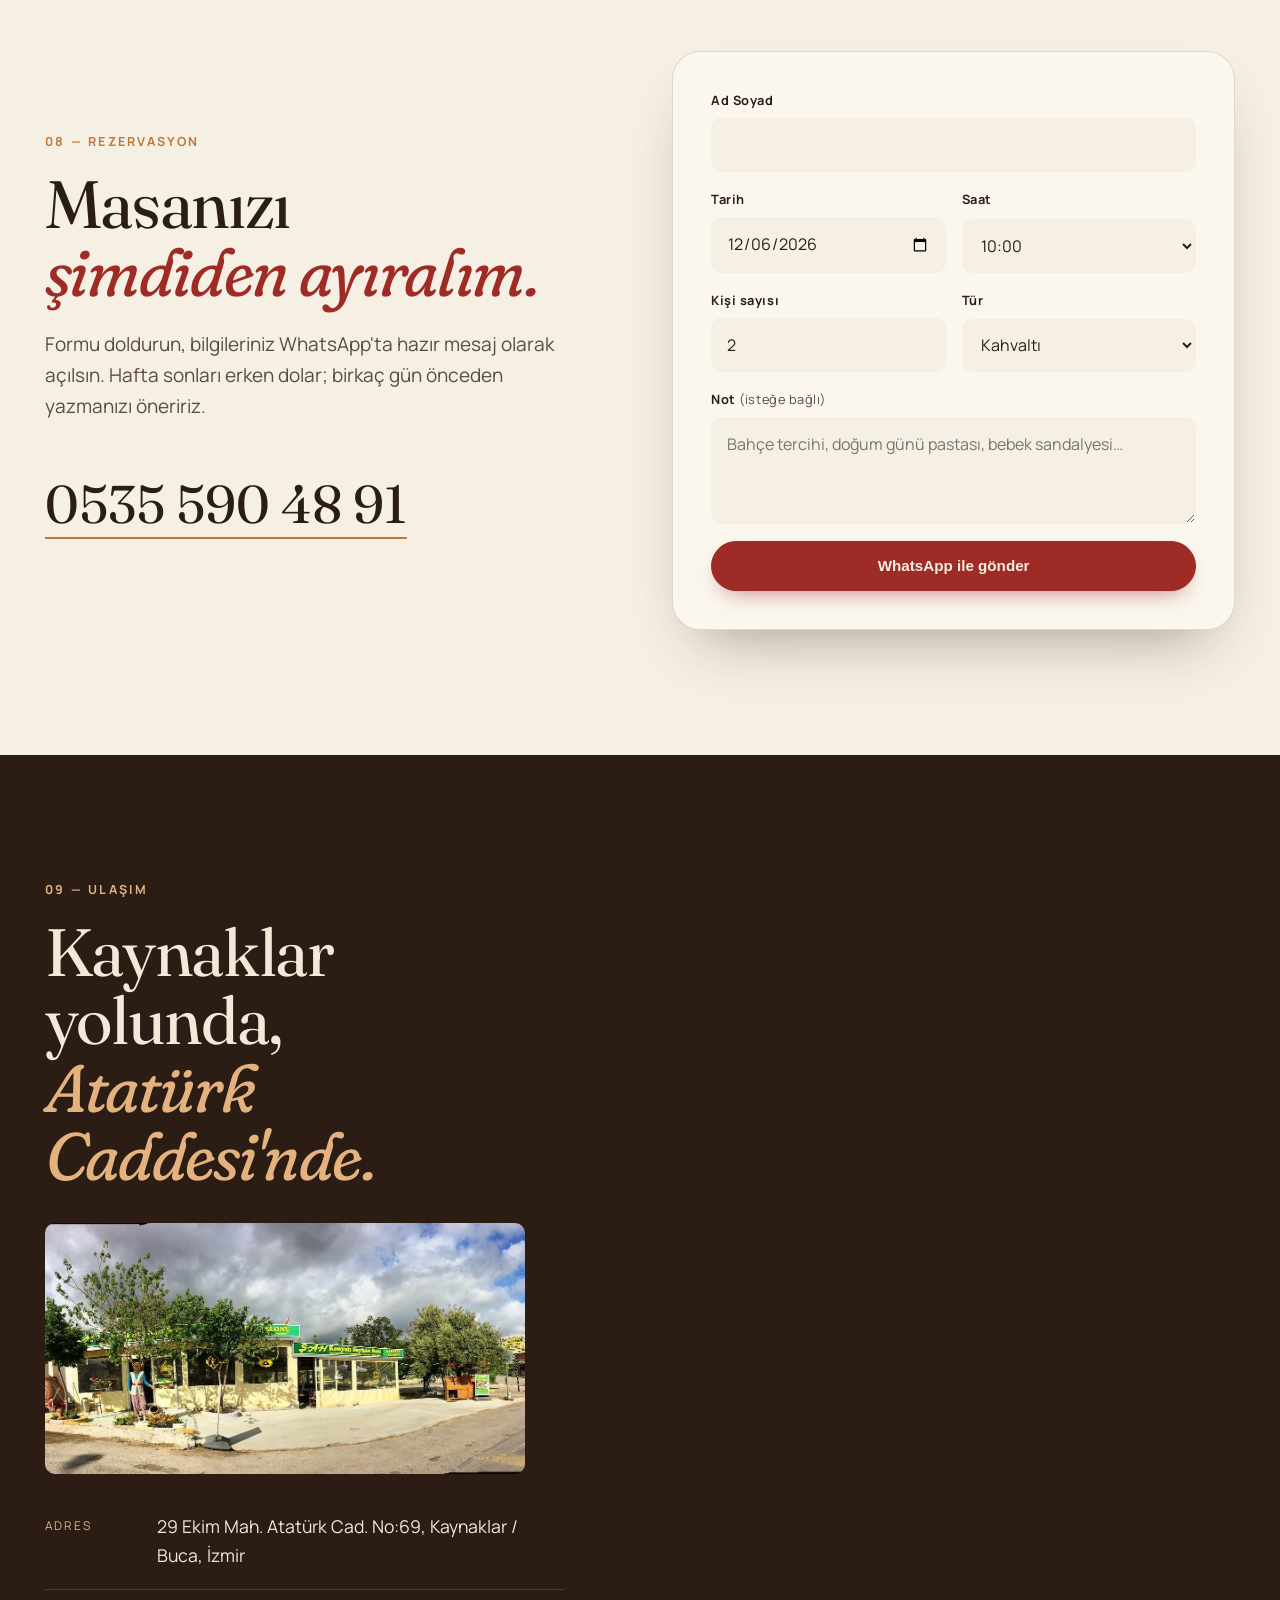
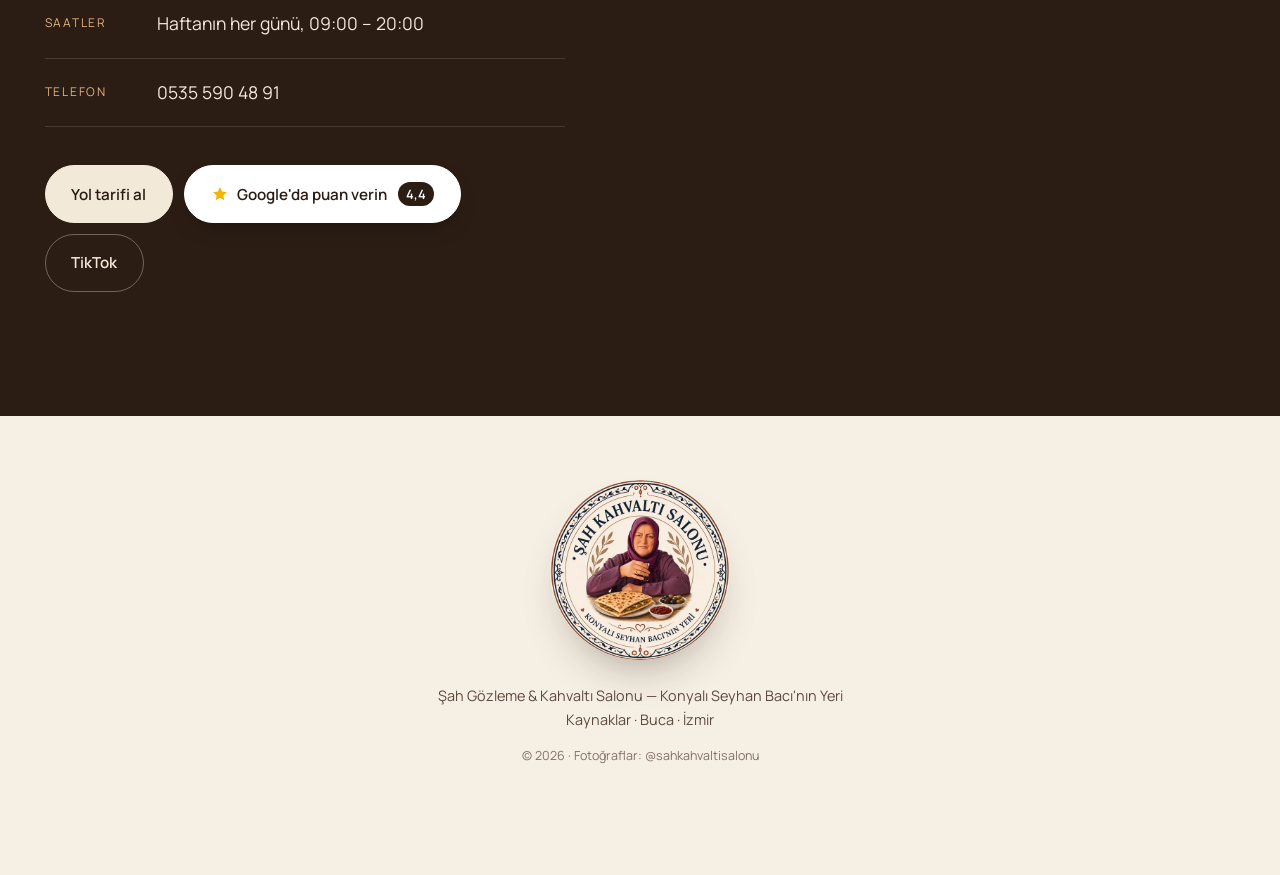
==== commit b077aca9: "feat: Ulaşım'da Instagram yerine Google puanlama düğmesi" ====
--- a/index.html
+++ b/index.html
@@ -300,7 +300,7 @@
         </dl>
         <div class="visit-cta">
           <a class="btn btn-light" id="directions" target="_blank" rel="noopener">Yol tarifi al</a>
-          <a class="btn btn-ghost-light" href="https://www.instagram.com/sahkahvaltisalonu/" target="_blank" rel="noopener">Instagram</a>
+          <a class="btn btn-google" href="https://www.google.com/maps?cid=4325867105868961281" target="_blank" rel="noopener" aria-label="Google'da bizi puanlayın: 4,4 puan, 438 yorum"><svg viewBox="0 0 24 24" aria-hidden="true"><path fill="currentColor" d="m12 2.8 2.8 5.9 6.4.8-4.7 4.4 1.2 6.3L12 17.1l-5.7 3.1 1.2-6.3L2.8 9.5l6.4-.8L12 2.8Z"/></svg>Google'da puan verin<span class="g-score">4,4</span></a>
           <a class="btn btn-ghost-light" href="https://www.tiktok.com/@sahkahvaltisalonu" target="_blank" rel="noopener">TikTok</a>
         </div>
       </div>
--- a/css/style.css
+++ b/css/style.css
@@ -84,6 +84,10 @@
 .btn-ghost-light { background: transparent; color: var(--cream-on-dark); border-color: rgba(243, 233, 216, 0.35); box-shadow: none; }
 .btn-ghost-light:hover { background: rgba(243, 233, 216, 0.1); border-color: var(--cream-on-dark); }
 .btn-wide { width: 100%; }
+.btn-google { background: #fff; color: var(--ink); border-color: #fff; box-shadow: 0 10px 24px -14px rgba(0, 0, 0, 0.6); }
+.btn-google:hover { background: #fff8ec; }
+.btn-google svg { width: 18px; height: 18px; color: #f4b400; }
+.g-score { background: var(--ink); color: #fff; border-radius: 999px; padding: 0.1rem 0.5rem; font-size: 0.8rem; margin-left: 0.2rem; }
 
 /* NAV */
 .nav {
